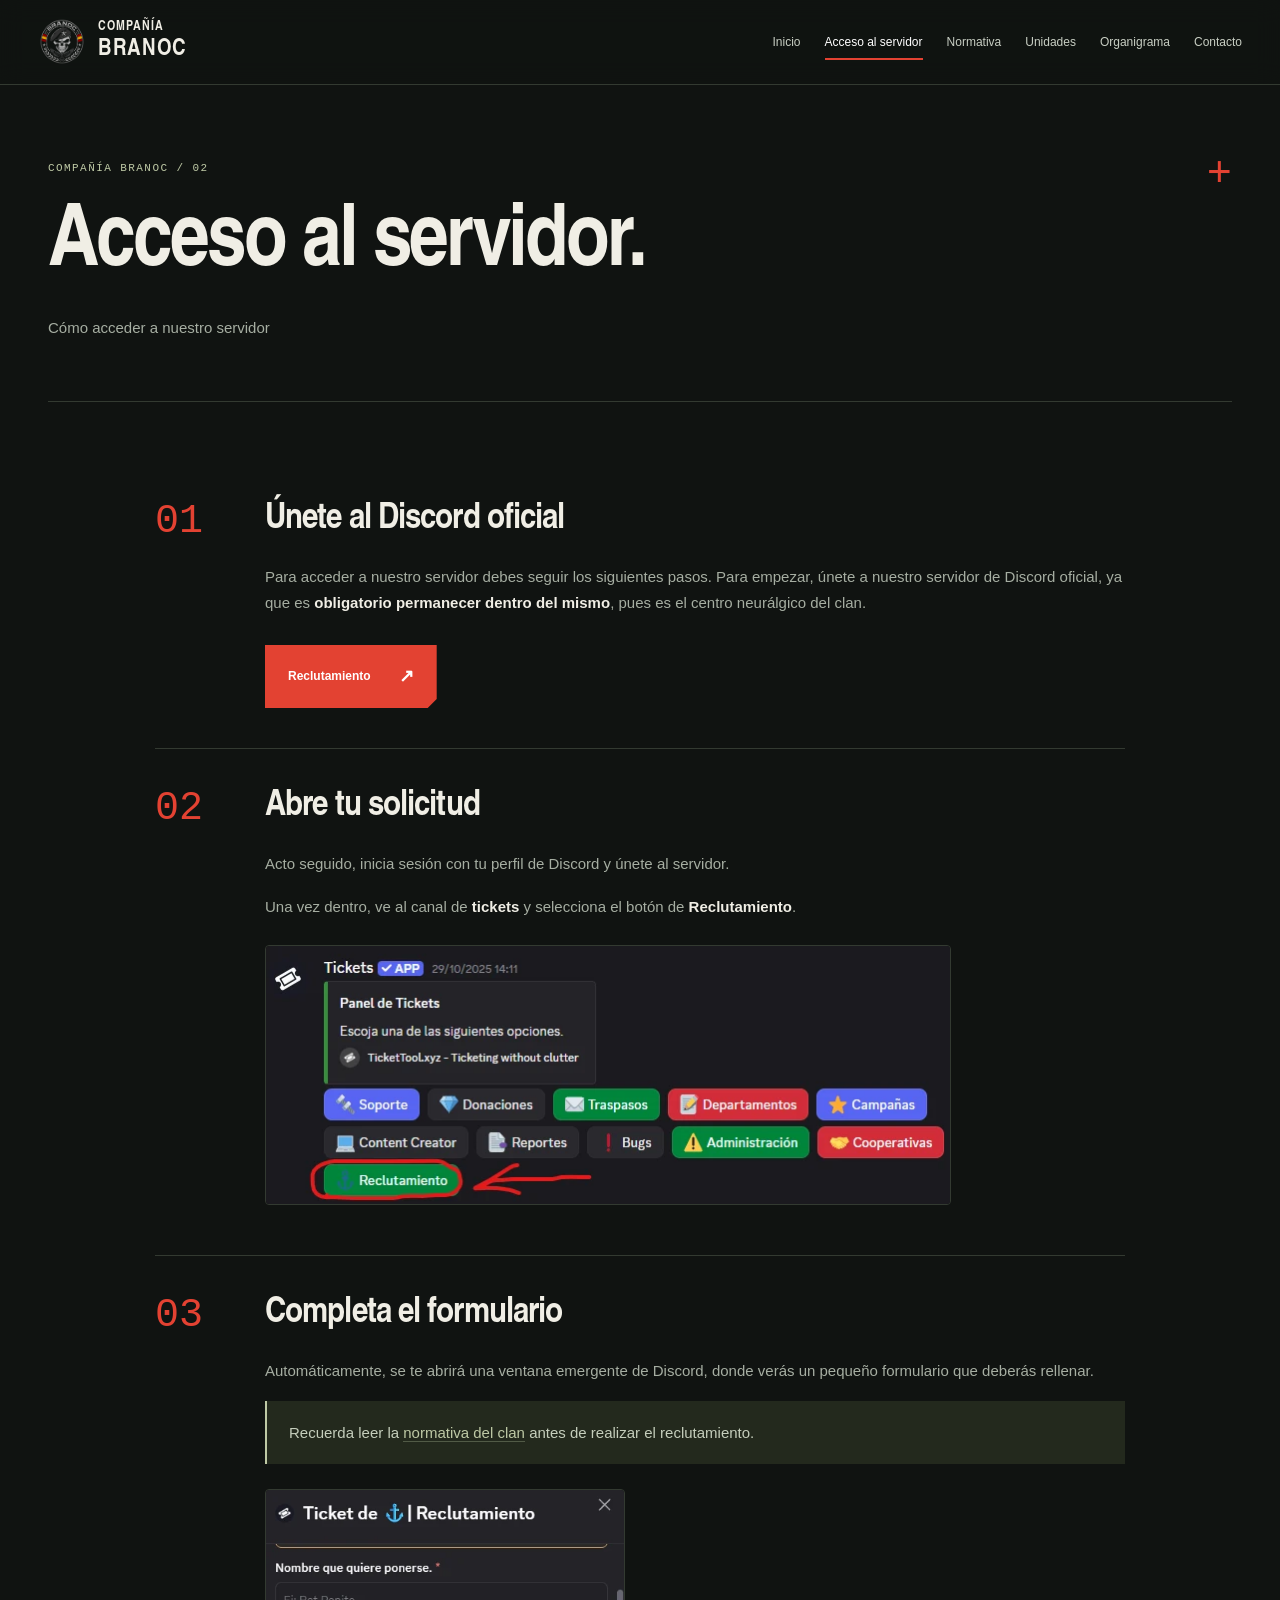
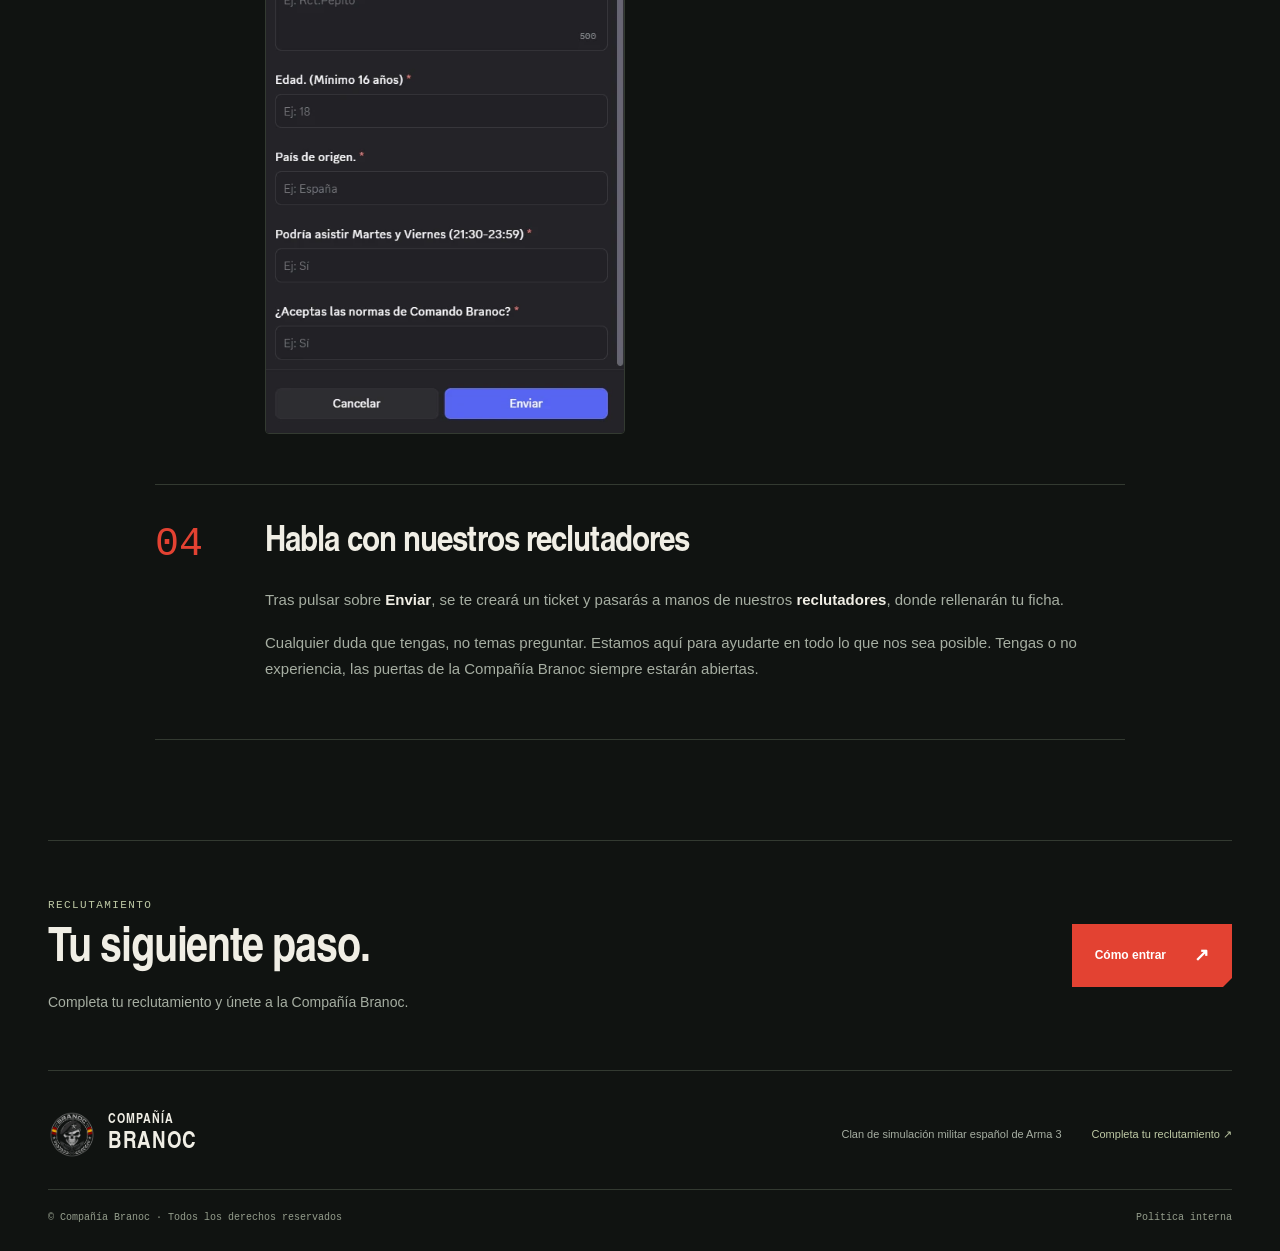
==== acceso.html @ 4b780981 "Add files via upload" ====
<!doctype html>
<html lang="es"><head><meta charset="utf-8"><meta name="viewport" content="width=device-width,initial-scale=1"><meta name="theme-color" content="#101311"><meta name="description" content="Compañía Branoc. Clan español de simulación militar de Arma 3: campañas, unidades, normativa y reclutamiento."><title>Acceso al servidor | Compañía Branoc</title><link rel="icon" href="assets/logo.webp" type="image/webp"><link rel="stylesheet" href="styles.css"><script src="config.js" defer></script><script src="app.js" defer></script></head>
<body><a class="skip" href="#contenido">Saltar al contenido</a><div class="reading-progress" aria-hidden="true"></div>
<header class="site-header"><div class="header-inner"><a class="brand" href="index.html"><img src="assets/logo.webp" width="50" height="50" alt="Emblema de la Compañía Branoc"><span>COMPAÑÍA <b>BRANOC</b></span></a><nav class="desktop-nav" aria-label="Navegación principal"><a href="index.html">Inicio</a><a href="acceso.html" aria-current="page">Acceso al servidor</a><a href="normativa.html">Normativa</a><a href="unidades.html">Unidades</a><a href="organigrama.html">Organigrama</a><a href="contacto.html">Contacto</a></nav><details class="mobile-menu"><summary>Menú <span aria-hidden="true">☰</span></summary><nav aria-label="Navegación móvil"><a href="index.html">Inicio</a><a href="acceso.html" aria-current="page">Acceso al servidor</a><a href="normativa.html">Normativa</a><a href="unidades.html">Unidades</a><a href="organigrama.html">Organigrama</a><a href="contacto.html">Contacto</a></nav></details></div></header>
<main id="contenido"><section class="page-heading wrap"><p class="eyebrow">COMPAÑÍA BRANOC / 02</p><h1>Acceso al servidor.</h1><p class="lead">Cómo acceder a nuestro servidor</p></section><section class="wrap section steps"><article class="step reveal"><span class="step-number">01</span><div><h2>Únete al Discord oficial</h2><p>Para acceder a nuestro servidor debes seguir los siguientes pasos. Para empezar, únete a nuestro servidor de Discord oficial, ya que es <strong>obligatorio permanecer dentro del mismo</strong>, pues es el centro neurálgico del clan.</p><a class="btn primary" href="https://discord.gg/kvtkXTfEEX" data-link="discord" target="_blank" rel="noopener noreferrer">Reclutamiento<span aria-hidden="true">↗</span></a></div></article><article class="step reveal"><span class="step-number">02</span><div><h2>Abre tu solicitud</h2><p>Acto seguido, inicia sesión con tu perfil de Discord y únete al servidor.</p><p>Una vez dentro, ve al canal de <strong>tickets</strong> y selecciona el botón de <strong>Reclutamiento</strong>.</p><img class="instruction-img" src="assets/reclutamiento-ticket.webp" width="686" height="259" alt="Captura original del canal de tickets y del botón de reclutamiento" loading="lazy"></div></article><article class="step reveal"><span class="step-number">03</span><div><h2>Completa el formulario</h2><p>Automáticamente, se te abrirá una ventana emergente de Discord, donde verás un pequeño formulario que deberás rellenar.</p><p class="note">Recuerda leer la <a href="normativa.html">normativa del clan</a> antes de realizar el reclutamiento.</p><img class="instruction-img form-img" src="assets/reclutamiento-formulario.webp" width="463" height="703" alt="Captura original del formulario de reclutamiento de Discord" loading="lazy"></div></article><article class="step reveal"><span class="step-number">04</span><div><h2>Habla con nuestros reclutadores</h2><p>Tras pulsar sobre <strong>Enviar</strong>, se te creará un ticket y pasarás a manos de nuestros <strong>reclutadores</strong>, donde rellenarán tu ficha.</p><p>Cualquier duda que tengas, no temas preguntar. Estamos aquí para ayudarte en todo lo que nos sea posible. Tengas o no experiencia, las puertas de la Compañía Branoc siempre estarán abiertas.</p></div></article></section></main>
<section class="enlist wrap reveal"><div><p class="eyebrow">RECLUTAMIENTO</p><h2>Tu siguiente paso.</h2><p>Completa tu reclutamiento y únete a la Compañía Branoc.</p></div><a class="btn primary" href="acceso.html" >Cómo entrar<span aria-hidden="true">↗</span></a></section>
<footer class="wrap"><a class="brand" href="index.html"><img src="assets/logo.webp" width="42" height="42" alt=""><span>COMPAÑÍA <b>BRANOC</b></span></a><p>Clan de simulación militar español de Arma 3</p><a href="https://discord.gg/kvtkXTfEEX" data-link="discord" target="_blank" rel="noopener noreferrer">Completa tu reclutamiento ↗</a><p class="footer-bottom">© Compañía Branoc · Todos los derechos reservados <a href="normativa.html#politica">Política interna</a></p></footer>
<button class="back-top" aria-label="Volver arriba" hidden>↑</button><div class="toast" role="status" aria-live="polite"></div></body></html>
---- styles.css ----
@font-face{font-family:Branoc;src:url('assets/heading.otf') format('opentype');font-weight:700;font-display:swap}
:root{--bg:#101311;--surface:#181c19;--surface2:#20251f;--line:#333a31;--muted:#a6aea2;--text:#f0eee5;--red:#e34232;--red-dark:#a92d24;--olive:#bec9a5;--mono:'Courier New',monospace;--heading:Branoc,'Arial Narrow',Impact,sans-serif}
*{box-sizing:border-box}html{scroll-behavior:smooth;scroll-padding-top:110px}body{margin:0;background:var(--bg);color:var(--text);font:16px/1.75 Arial,Helvetica,sans-serif}a{color:inherit;text-decoration:none}button,input,summary{font:inherit}button,summary{cursor:pointer}button{color:inherit}img{display:block;max-width:100%;height:auto}::selection{background:var(--red);color:#fff}:focus-visible{outline:2px solid var(--olive);outline-offset:5px}p{margin:0 0 1.1em}h1,h2,h3,h4{line-height:1.05;margin:0;font-family:var(--heading);font-weight:700}h2{font-size:clamp(32px,4vw,54px);letter-spacing:-.025em}h3{font-size:28px}h4{font-size:21px}strong{color:var(--text)}.wrap{width:min(1220px,calc(100% - 96px));margin-inline:auto}.section{padding-block:100px}.eyebrow{font:11px/1.65 var(--mono);letter-spacing:.13em;color:var(--olive);text-transform:uppercase;margin:0 0 24px}.mono{font-family:var(--mono)}.skip{position:fixed;z-index:100;left:16px;top:-100px;padding:10px 20px;background:var(--red)}.skip:focus{top:12px}.reading-progress{position:fixed;top:0;left:0;height:3px;width:100%;transform:scaleX(0);transform-origin:left;background:var(--red);z-index:100}
.site-header{position:sticky;top:0;z-index:30;background:rgba(16,19,17,.95);border-bottom:1px solid var(--line);backdrop-filter:blur(12px)}.header-inner{max-width:1440px;margin:auto;padding:18px 38px;display:flex;align-items:center;justify-content:space-between;gap:28px}.brand{display:flex;align-items:center;gap:12px;flex-shrink:0}.brand>span{font:13px/1.2 var(--heading);letter-spacing:.08em}.brand b{display:block;font-size:23px;letter-spacing:.03em}.brand img{width:48px;height:48px;object-fit:contain}.desktop-nav{display:flex;gap:24px;align-items:center}.desktop-nav a{font-size:12px;color:#c8cfc3;position:relative;padding:12px 0}.desktop-nav a:after{content:'';position:absolute;left:0;right:100%;bottom:5px;height:2px;background:var(--red);transition:right .2s}.desktop-nav a:hover:after,.desktop-nav a[aria-current]:after{right:0}.desktop-nav a[aria-current]{color:#fff}.mobile-menu{display:none}
.hero{position:relative;overflow:hidden;isolation:isolate;background:radial-gradient(ellipse at 72% 42%,#29302255,transparent 65%)}.terrain{position:absolute;inset:0;z-index:-1;background-image:url('assets/terrain.svg'),linear-gradient(#bacd9d06 1px,transparent 1px),linear-gradient(90deg,#bacd9d06 1px,transparent 1px);background-size:1100px,64px 64px,64px 64px;opacity:.62;mask-image:linear-gradient(90deg,transparent,#000)}.hero-grid{display:grid;grid-template-columns:1.17fr 1fr;align-items:center;gap:55px;padding-block:76px 64px;min-height:650px}.hero-copy{position:relative;z-index:2}.hero h1{font-size:clamp(70px,7.6vw,112px);letter-spacing:-.025em;line-height:.93;margin-block:24px}.hero h1>span{color:var(--red)}.hero h1 .hero-dot{color:var(--olive)}.hero-motto{font:16px/1.5 var(--mono);letter-spacing:-.02em;margin:26px 0 20px}.hero-description{color:var(--muted);font-size:14px;max-width:490px;line-height:1.8}.signal{display:inline-block;width:7px;height:7px;background:var(--red);margin-right:9px;box-shadow:0 0 16px #e3423277}.actions{display:flex;gap:14px;flex-wrap:wrap;margin-top:30px}.btn{display:inline-flex;align-items:center;justify-content:space-between;gap:28px;padding:15px 22px;font-size:12px;font-weight:700;min-height:50px;clip-path:polygon(0 0,100% 0,100% calc(100% - 9px),calc(100% - 9px) 100%,0 100%);transition:background .2s,transform .2s;border:1px solid transparent}.btn span{font-size:18px}.btn.primary{background:var(--red);color:#fff}.btn.primary:hover{background:#f45644;transform:translateY(-2px)}.btn.secondary{background:#20251d;color:var(--text);border-color:var(--line)}.btn.secondary:hover{background:#30372c;transform:translateY(-2px)}.hero-emblem{position:relative;display:grid;place-items:center;aspect-ratio:1;min-width:0}.hero-emblem>img{width:88%;filter:drop-shadow(0 18px 40px #0008);position:relative;z-index:2;animation:emblem-in 1s ease both}.radar-ring{position:absolute;border:1px solid #69765b45;border-radius:50%;inset:0}.ring-one:after{content:'';position:absolute;width:9px;height:9px;top:26%;left:5%;border-radius:50%;background:var(--red);box-shadow:0 0 20px #e3423277}.ring-one{animation:radar-turn 50s linear infinite}.ring-two{inset:8%;border-style:dashed;opacity:.7}.crosshair{position:absolute;inset:-7%;background:linear-gradient(transparent calc(50% - .5px),#66745930 50%,transparent calc(50% + .5px)),linear-gradient(90deg,transparent calc(50% - .5px),#66745930 50%,transparent calc(50% + .5px))}.emblem-caption{position:absolute;bottom:-30px;font:9px var(--mono);letter-spacing:.19em;color:#8d9785}.hero-bottom{display:flex;justify-content:space-between;gap:20px;padding-block:22px;border-top:1px solid var(--line);font:9px/1.6 var(--mono);letter-spacing:.1em;color:var(--muted)}.hero-bottom a{color:var(--olive)}
.section-title{display:flex;justify-content:space-between;align-items:end;gap:40px;margin-bottom:44px}.section-title>p{color:var(--muted);max-width:260px;font-size:13px}.section-title h2{max-width:740px}.offer-grid{display:grid;grid-template-columns:repeat(3,1fr);border-top:1px solid var(--line);border-left:1px solid var(--line)}.offer-card{border-right:1px solid var(--line);border-bottom:1px solid var(--line);padding:30px;transition:background .25s;position:relative}.offer-card:hover{background:var(--surface)}.card-number{font:11px var(--mono);color:var(--red);display:block;margin-bottom:26px}.offer-card h3{margin-bottom:15px}.offer-card p{font-size:14px;color:var(--muted);margin:0}.inline-link{font-size:13px;color:var(--muted);margin-top:24px}.inline-link a,.text-link,.rule-section a,.note a{color:var(--olive);border-bottom:1px solid #bec9a54d}.schedule-section{background:#181c16;border-block:1px solid var(--line)}.schedule-grid{display:grid;grid-template-columns:repeat(3,1fr);gap:20px}.schedule-card{padding:30px;background:var(--bg);border-left:2px solid var(--red)}.schedule-card h3{font-size:37px}.schedule-card>.eyebrow{margin-bottom:14px;color:var(--red)}.time{font:26px/1.4 var(--mono);margin:28px 0 18px;letter-spacing:-.08em}.time span{color:var(--red);margin-inline:5px}.schedule-card>p:last-child{font-size:12px;color:var(--muted);margin:0}.comms{display:grid;grid-template-columns:1fr 1fr;gap:60px;align-items:center}.comms p:not(.eyebrow){margin-top:22px;color:var(--muted)}.radio-visual{background:var(--surface);border:1px solid var(--line);padding:32px;clip-path:polygon(0 0,100% 0,100% calc(100% - 20px),calc(100% - 20px) 100%,0 100%)}.radio-visual>span{font:10px var(--mono);letter-spacing:.12em;color:var(--muted)}.waveform{height:110px;display:flex;align-items:center;gap:5px;margin-block:20px}.waveform i{width:5px;flex:1;height:var(--h);background:var(--olive);opacity:.7;transform-origin:center;animation:wave 2.8s ease-in-out var(--d) infinite}
.page-heading{padding-block:74px 60px;border-bottom:1px solid var(--line);position:relative}.page-heading:after{content:'+';position:absolute;right:0;top:66px;color:var(--red);font:42px var(--mono)}.page-heading h1{font-size:clamp(52px,6.8vw,88px);letter-spacing:-.035em;max-width:calc(100% - 38px)}.page-heading .lead{margin:22px 0 0;color:var(--muted);max-width:750px;font-size:15px}.steps{max-width:970px}.step{display:grid;grid-template-columns:80px 1fr;gap:30px;padding:40px 0;border-bottom:1px solid var(--line)}.step:first-child{padding-top:0}.step-number{color:var(--red);font:40px var(--mono);line-height:1}.step h2{font-size:36px;margin-bottom:24px}.step p{color:var(--muted);font-size:15px}.step .btn{margin-top:12px}.instruction-img{margin:25px 0 10px;border:1px solid var(--line);border-radius:4px;max-width:100%}.form-img{width:360px}.note{background:#23291d;border-left:2px solid var(--olive);padding:18px 22px;color:#c5cebc;font-size:13px;line-height:1.8}.step .note{color:#c5cebc}.rules-layout{display:grid;grid-template-columns:240px 1fr;gap:66px;padding-block:70px 100px;align-items:start}.rules-index{position:sticky;top:125px}.rules-index nav{display:flex;flex-direction:column;gap:14px;margin-bottom:30px}.rules-index nav a{font-size:13px;color:var(--muted)}.rules-index nav a:hover{color:var(--text)}.rules-content{min-width:0}.rule-section{padding-bottom:40px;margin-bottom:40px;border-bottom:1px solid var(--line);font-size:14px;color:#bbc3b5;scroll-margin-top:115px}.rule-section:last-child{margin-bottom:0}.rule-section h2{font-size:40px;margin-bottom:26px;color:var(--text)}.rule-section ol,.rule-section ul{padding-left:25px}.rule-section li{padding-left:5px;margin-bottom:12px}.rule-section ol>li::marker{font-family:var(--mono);color:var(--red)}.rule-section li p{margin-bottom:10px}.rule-section li p:first-child strong{font-size:16px}.rule-section .eyebrow{color:var(--olive)}
.units-list{padding-block:40px 80px}.unit-card{display:grid;grid-template-columns:370px 1fr;gap:65px;align-items:center;padding-block:55px;border-bottom:1px solid var(--line)}.unit-image{padding:26px;background:radial-gradient(#28301e,transparent 70%);aspect-ratio:1;display:grid;place-items:center}.unit-image img{max-height:320px;width:auto;max-width:100%;object-fit:contain;filter:drop-shadow(0 15px 20px #0005);transition:transform .4s}.unit-card:hover img{transform:translateY(-5px) rotate(-2deg)}.unit-copy h2{font-size:66px;margin-bottom:24px}.unit-copy>p:not(.eyebrow){color:var(--muted);font-size:15px;max-width:640px}.academy-note{margin-top:50px}.org-section{padding-block:35px 70px}.org-toolbar{display:flex;gap:30px;justify-content:space-between;align-items:center;margin-bottom:50px}.org-toolbar>p{font:11px/1.8 var(--mono);color:var(--muted);margin:0}.command-card{max-width:420px;margin:auto;text-align:center;padding:24px 30px 30px;border:1px solid var(--red);background:linear-gradient(135deg,#34241e,var(--surface));position:relative}.command-card img{margin:0 auto 14px}.command-card .eyebrow{margin-bottom:10px}.command-card h2{font-size:40px}.command-card:after{content:'';position:absolute;left:50%;height:44px;width:1px;background:var(--line);top:100%}.org-branches{border-top:1px solid var(--line);padding-top:38px;margin-top:44px}.org-branch>h2{font-size:29px;margin-bottom:24px}.infantry-grid{display:grid;grid-template-columns:1fr 1fr 1.9fr;gap:18px}.org-unit{padding:24px 20px;background:var(--surface);border:1px solid var(--line);border-top:3px solid var(--olive);height:calc(100% - 0px)}.org-unit .eyebrow{margin-bottom:12px}.org-unit h3{font-size:32px;margin-bottom:16px}.org-unit.academy{border-top-color:var(--red)}.org-unit.recon{border-top-color:#9c84bd}.org-unit.air{border-top-color:#8babbe}.status{display:inline-block;font:10px var(--mono);text-transform:uppercase;letter-spacing:.1em;border:1px solid #5f6359;padding:5px 8px;margin:0 0 22px;color:var(--muted)}.squad-grid{display:grid;grid-template-columns:1fr 1fr;gap:20px;margin-top:18px}.squad-grid h4{font:12px var(--mono);color:var(--olive);padding-bottom:14px;border-bottom:1px solid var(--line);margin-bottom:12px}.squad-grid p{font:10px/1.8 var(--mono);color:var(--muted)}.personnel{list-style:none;padding:0;margin:0 0 18px;font-size:12px;line-height:2.1;overflow-wrap:anywhere}.personnel li:before{content:'›';margin-right:8px;color:var(--red)}.org-leader{font-family:var(--mono);font-size:13px;color:var(--text);padding-bottom:14px;border-bottom:1px solid var(--line)}.frequency{font:11px/1.8 var(--mono);margin-bottom:0;color:var(--muted)}.support-grid{display:grid;grid-template-columns:repeat(3,1fr);gap:18px;margin-top:36px;align-items:start}.support-grid .org-unit{min-height:290px;height:auto}.malla{margin:36px 0 24px;padding:24px 28px;background:var(--surface2);display:flex;justify-content:space-between;gap:20px;align-items:center}.malla .eyebrow{margin:0}.malla strong{font:18px var(--mono)}.malla strong span{color:var(--red)}
.contact-grid{display:grid;grid-template-columns:1fr 1.25fr;gap:25px}.contact-card{padding:38px;background:var(--surface);border:1px solid var(--line);min-width:0}.contact-card h2{font-size:48px;margin-bottom:28px}.contact-card p:not(.eyebrow){font-size:14px;color:var(--muted)}.contact-card .text-link{display:inline-block;margin-bottom:24px}.server-address{display:flex;align-items:center;justify-content:space-between;gap:12px;padding:14px 18px;background:var(--bg);border:1px solid var(--line)}.server-address code{font:13px var(--mono);overflow-wrap:anywhere}.copy-server{background:transparent;border:0;border-left:1px solid var(--line);padding:3px 0 3px 15px;font:11px var(--mono);color:var(--olive)}.staff-section{padding-top:0}.staff-layout{display:grid;grid-template-columns:1.4fr 1fr;gap:75px;margin-top:32px}.staff-layout p{color:var(--muted);font-size:15px}.staff-roles{list-style:none;padding:0;margin:0}.staff-roles li{font:20px var(--heading);border-bottom:1px solid var(--line);padding:20px 0}.staff-roles li:before{content:'+';font-family:var(--mono);color:var(--red);margin-right:20px}
.enlist{border-top:1px solid var(--line);border-bottom:1px solid var(--line);padding-block:55px;display:flex;align-items:center;justify-content:space-between;gap:30px}.enlist h2{font-size:48px}.enlist .eyebrow{margin-bottom:12px}.enlist p:last-child{margin:14px 0 0;color:var(--muted);font-size:14px}footer{padding-block:40px 28px;display:flex;gap:30px;align-items:center;flex-wrap:wrap}footer>.brand{margin-right:auto}footer>p:not(.footer-bottom){font-size:11px;color:var(--muted);margin:0}footer>a:not(.brand){font-size:11px;color:var(--olive)}.footer-bottom{width:100%;padding-top:22px;border-top:1px solid var(--line);font:10px var(--mono);color:#959e8d;display:flex;justify-content:space-between;margin:0}.back-top{position:fixed;bottom:24px;right:24px;width:42px;height:42px;background:var(--surface2);border:1px solid var(--line);z-index:25;font:22px var(--mono)}[hidden]{display:none!important}.toast{position:fixed;bottom:25px;left:50%;transform:translate(-50%,20px);opacity:0;background:var(--olive);color:var(--bg);padding:15px 24px;font-size:13px;z-index:100;max-width:90vw;pointer-events:none;transition:.2s}.toast.visible{opacity:1;transform:translate(-50%,0)}.will-reveal{opacity:0;transform:translateY(20px);transition:opacity .6s ease,transform .6s ease}.will-reveal.is-visible{opacity:1;transform:translateY(0)}
@keyframes radar-turn{to{transform:rotate(360deg)}}@keyframes wave{50%{transform:scaleY(.6)}}@keyframes emblem-in{from{opacity:0;transform:scale(.95)}to{opacity:1;transform:scale(1)}}
@media(min-width:1500px){.hero-grid{min-height:730px}.hero h1{font-size:124px}}
@media(max-width:1100px){.header-inner{padding-inline:24px;gap:18px}.desktop-nav{gap:15px}.desktop-nav a{font-size:11px}.wrap{width:calc(100% - 60px)}.hero-grid{gap:30px}.hero h1{font-size:80px}.unit-card{grid-template-columns:300px 1fr;gap:35px}.infantry-grid{grid-template-columns:1fr 1fr}.academy{grid-column:1/-1}.rules-layout{gap:35px;grid-template-columns:200px 1fr}.time{font-size:23px}}
@media(max-width:800px){.desktop-nav{display:none}.header-inner{padding:12px 20px}.brand img{width:40px;height:40px}.brand>span{font-size:10px}.brand b{font-size:20px}.mobile-menu{display:block}.mobile-menu summary{list-style:none;font:12px var(--mono);padding:12px}.mobile-menu summary::-webkit-details-marker{display:none}.mobile-menu summary span{margin-left:15px}.mobile-menu[open] nav{position:absolute;right:0;left:0;top:100%;padding:18px 24px;background:var(--bg);border-bottom:1px solid var(--line);box-shadow:0 25px 35px #0006;display:flex;flex-direction:column;gap:0}.mobile-menu nav a{padding:12px;border-bottom:1px solid var(--line);font-size:13px}.mobile-menu nav a[aria-current]{color:var(--red)}.wrap{width:calc(100% - 40px)}.hero-grid{grid-template-columns:1fr;gap:36px;padding-block:42px 50px}.hero h1{font-size:clamp(70px,16vw,110px)}.hero-description{max-width:620px}.hero-emblem{width:320px;max-width:80%;margin:10px auto 30px}.hero-bottom{font-size:8px}.section{padding-block:65px}.section-title{align-items:start;gap:18px;margin-bottom:30px}.section-title>p{font-size:11px}.offer-grid{grid-template-columns:repeat(2,1fr)}.offer-card{padding:24px}.schedule-grid{gap:12px}.schedule-card{padding:22px 16px}.schedule-card h3{font-size:30px}.time{font-size:18px}.schedule-card>p:last-child{font-size:11px}.comms{gap:30px}.page-heading{padding-block:48px 36px}.page-heading:after{top:42px}.page-heading h1{font-size:62px}.rules-layout{grid-template-columns:1fr;padding-block:40px 65px}.rules-index{position:static;padding:22px;background:var(--surface);border:1px solid var(--line)}.rules-index nav{flex-flow:row wrap;gap:12px 20px;margin-bottom:20px}.rule-section h2{font-size:34px}.units-list{padding-block:15px 50px}.unit-card{grid-template-columns:240px 1fr;gap:20px;padding-block:40px}.unit-copy h2{font-size:50px}.unit-copy>p:not(.eyebrow){font-size:13px}.unit-copy .eyebrow{font-size:9px}.unit-image{padding:15px}.contact-grid{grid-template-columns:1fr;gap:20px}.contact-card{padding:28px}.staff-layout{gap:30px}.support-grid{gap:12px}.org-branch>h2{font-size:24px}.org-unit{padding:22px 16px}.org-toolbar{gap:20px}.enlist h2{font-size:40px}}
@media(max-width:520px){body{font-size:15px}.hero-grid{padding-top:38px}.hero h1{font-size:73px}.hero-motto{font-size:12px}.hero .eyebrow{font-size:9px;letter-spacing:.07em}.hero-emblem{width:250px}.hero-bottom{flex-direction:column;gap:8px}.actions{gap:10px}.btn{gap:16px;padding:14px 17px;font-size:11px}.section-title{flex-direction:column;gap:16px}.section-title h2{font-size:36px}.section-title>p{margin-bottom:0}.offer-grid{grid-template-columns:1fr}.offer-card{padding:24px;display:grid;grid-template-columns:32px 1fr;column-gap:10px}.card-number{grid-row:1/3;margin:6px 0}.offer-card h3{font-size:27px}.offer-card p{font-size:13px}.schedule-grid{grid-template-columns:1fr}.schedule-card{padding:25px}.schedule-card h3{font-size:34px}.time{font-size:28px;margin:20px 0 12px}.comms{grid-template-columns:1fr}.page-heading h1{font-size:49px}.page-heading .lead{font-size:13px}.step{grid-template-columns:38px 1fr;gap:15px;padding-block:30px}.step-number{font-size:25px}.step h2{font-size:29px}.step p{font-size:13px}.rule-section{font-size:13px}.rule-section h2{font-size:31px}.rule-section li p:first-child strong{font-size:14px}.rules-index nav a{font-size:12px}.unit-card{grid-template-columns:1fr;gap:20px;padding-block:35px}.unit-image{max-width:240px;width:100%;margin:auto}.unit-copy h2{font-size:53px}.unit-copy>p:not(.eyebrow){font-size:14px}.unit-copy .eyebrow{font-size:10px}.org-toolbar{flex-direction:column;align-items:start;gap:16px}.infantry-grid,.support-grid{grid-template-columns:1fr}.academy{grid-column:auto}.support-grid .org-unit{min-height:0}.org-unit{padding:25px 20px}.squad-grid{gap:16px}.squad-grid .personnel{font-size:11px}.malla{flex-direction:column;align-items:start;gap:12px;padding:22px}.malla strong{font-size:16px}.contact-card h2{font-size:39px}.contact-card{padding:26px 22px}.server-address{padding:14px 10px;gap:8px}.server-address code{font-size:11px}.staff-layout{grid-template-columns:1fr;gap:22px}.staff-layout p{font-size:14px}.staff-section{padding-top:0}.enlist{flex-direction:column;align-items:start;padding-block:36px}.enlist h2{font-size:39px}footer{gap:22px;align-items:start;flex-direction:column}.footer-bottom{gap:16px;flex-wrap:wrap;line-height:1.8}.back-top{bottom:16px;right:16px}.note{padding:16px;font-size:12px}}
@media(prefers-reduced-motion:reduce){html{scroll-behavior:auto}*,*:before,*:after{animation:none!important;transition:none!important}.will-reveal{opacity:1;transform:none}}
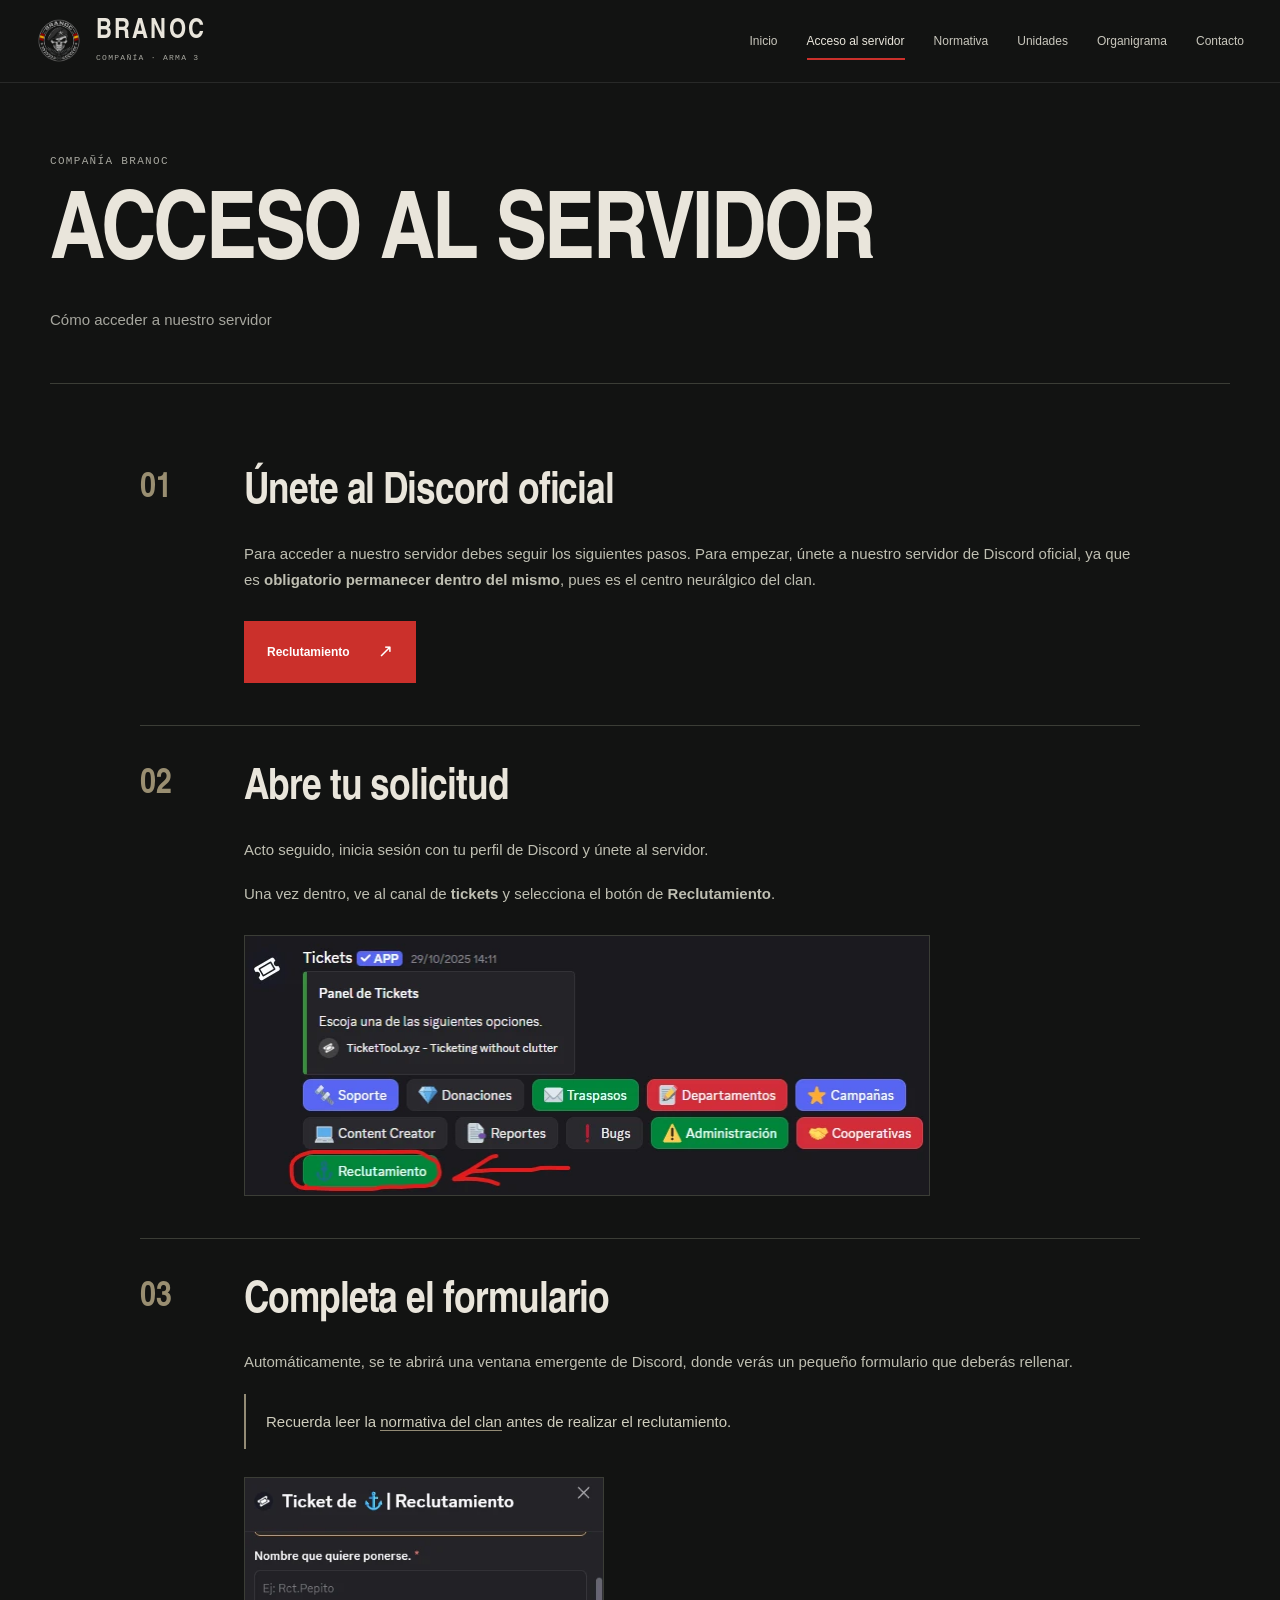
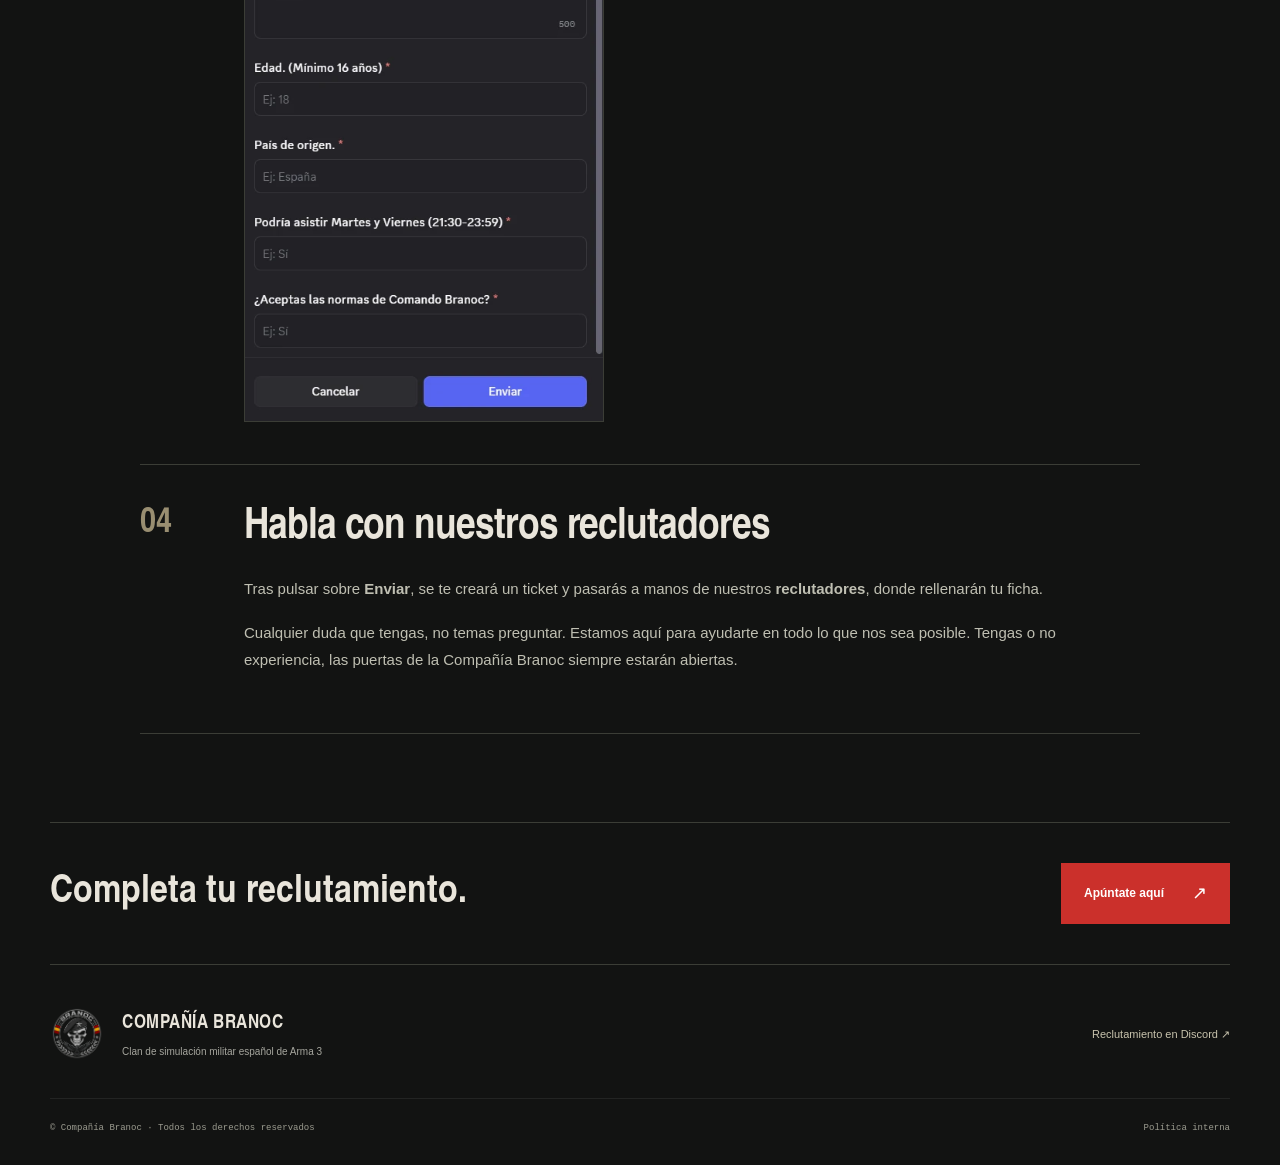
==== commit ada050ab: "Add files via upload" ====
--- a/acceso.html
+++ b/acceso.html
@@ -1,8 +1 @@
-<!doctype html>
-<html lang="es"><head><meta charset="utf-8"><meta name="viewport" content="width=device-width,initial-scale=1"><meta name="theme-color" content="#101311"><meta name="description" content="Compañía Branoc. Clan español de simulación militar de Arma 3: campañas, unidades, normativa y reclutamiento."><title>Acceso al servidor | Compañía Branoc</title><link rel="icon" href="assets/logo.webp" type="image/webp"><link rel="stylesheet" href="styles.css"><script src="config.js" defer></script><script src="app.js" defer></script></head>
-<body><a class="skip" href="#contenido">Saltar al contenido</a><div class="reading-progress" aria-hidden="true"></div>
-<header class="site-header"><div class="header-inner"><a class="brand" href="index.html"><img src="assets/logo.webp" width="50" height="50" alt="Emblema de la Compañía Branoc"><span>COMPAÑÍA <b>BRANOC</b></span></a><nav class="desktop-nav" aria-label="Navegación principal"><a href="index.html">Inicio</a><a href="acceso.html" aria-current="page">Acceso al servidor</a><a href="normativa.html">Normativa</a><a href="unidades.html">Unidades</a><a href="organigrama.html">Organigrama</a><a href="contacto.html">Contacto</a></nav><details class="mobile-menu"><summary>Menú <span aria-hidden="true">☰</span></summary><nav aria-label="Navegación móvil"><a href="index.html">Inicio</a><a href="acceso.html" aria-current="page">Acceso al servidor</a><a href="normativa.html">Normativa</a><a href="unidades.html">Unidades</a><a href="organigrama.html">Organigrama</a><a href="contacto.html">Contacto</a></nav></details></div></header>
-<main id="contenido"><section class="page-heading wrap"><p class="eyebrow">COMPAÑÍA BRANOC / 02</p><h1>Acceso al servidor.</h1><p class="lead">Cómo acceder a nuestro servidor</p></section><section class="wrap section steps"><article class="step reveal"><span class="step-number">01</span><div><h2>Únete al Discord oficial</h2><p>Para acceder a nuestro servidor debes seguir los siguientes pasos. Para empezar, únete a nuestro servidor de Discord oficial, ya que es <strong>obligatorio permanecer dentro del mismo</strong>, pues es el centro neurálgico del clan.</p><a class="btn primary" href="https://discord.gg/kvtkXTfEEX" data-link="discord" target="_blank" rel="noopener noreferrer">Reclutamiento<span aria-hidden="true">↗</span></a></div></article><article class="step reveal"><span class="step-number">02</span><div><h2>Abre tu solicitud</h2><p>Acto seguido, inicia sesión con tu perfil de Discord y únete al servidor.</p><p>Una vez dentro, ve al canal de <strong>tickets</strong> y selecciona el botón de <strong>Reclutamiento</strong>.</p><img class="instruction-img" src="assets/reclutamiento-ticket.webp" width="686" height="259" alt="Captura original del canal de tickets y del botón de reclutamiento" loading="lazy"></div></article><article class="step reveal"><span class="step-number">03</span><div><h2>Completa el formulario</h2><p>Automáticamente, se te abrirá una ventana emergente de Discord, donde verás un pequeño formulario que deberás rellenar.</p><p class="note">Recuerda leer la <a href="normativa.html">normativa del clan</a> antes de realizar el reclutamiento.</p><img class="instruction-img form-img" src="assets/reclutamiento-formulario.webp" width="463" height="703" alt="Captura original del formulario de reclutamiento de Discord" loading="lazy"></div></article><article class="step reveal"><span class="step-number">04</span><div><h2>Habla con nuestros reclutadores</h2><p>Tras pulsar sobre <strong>Enviar</strong>, se te creará un ticket y pasarás a manos de nuestros <strong>reclutadores</strong>, donde rellenarán tu ficha.</p><p>Cualquier duda que tengas, no temas preguntar. Estamos aquí para ayudarte en todo lo que nos sea posible. Tengas o no experiencia, las puertas de la Compañía Branoc siempre estarán abiertas.</p></div></article></section></main>
-<section class="enlist wrap reveal"><div><p class="eyebrow">RECLUTAMIENTO</p><h2>Tu siguiente paso.</h2><p>Completa tu reclutamiento y únete a la Compañía Branoc.</p></div><a class="btn primary" href="acceso.html" >Cómo entrar<span aria-hidden="true">↗</span></a></section>
-<footer class="wrap"><a class="brand" href="index.html"><img src="assets/logo.webp" width="42" height="42" alt=""><span>COMPAÑÍA <b>BRANOC</b></span></a><p>Clan de simulación militar español de Arma 3</p><a href="https://discord.gg/kvtkXTfEEX" data-link="discord" target="_blank" rel="noopener noreferrer">Completa tu reclutamiento ↗</a><p class="footer-bottom">© Compañía Branoc · Todos los derechos reservados <a href="normativa.html#politica">Política interna</a></p></footer>
-<button class="back-top" aria-label="Volver arriba" hidden>↑</button><div class="toast" role="status" aria-live="polite"></div></body></html>+<!doctype html><html lang="es"><head><meta charset="utf-8"><meta name="viewport" content="width=device-width,initial-scale=1"><meta name="theme-color" content="#121312"><meta name="description" content="Compañía Branoc. Clan español de simulación militar de Arma 3: campañas, unidades, normativa y reclutamiento."><title>Acceso al servidor | Compañía Branoc</title><link rel="icon" href="assets/logo.webp" type="image/webp"><link rel="stylesheet" href="styles.css"><script src="config.js" defer></script><script src="app.js" defer></script></head><body class="acceso-page"><a class="skip" href="#contenido">Saltar al contenido</a><div class="reading-progress" aria-hidden="true"></div><header class="site-header"><div class="header-inner"><a class="brand" href="index.html"><img src="assets/logo.webp" width="48" height="48" alt="Emblema de la Compañía Branoc"><span>BRANOC<small>COMPAÑÍA · ARMA 3</small></span></a><nav class="desktop-nav" aria-label="Navegación principal"><a href="index.html">Inicio</a><a href="acceso.html" aria-current="page">Acceso al servidor</a><a href="normativa.html">Normativa</a><a href="unidades.html">Unidades</a><a href="organigrama.html">Organigrama</a><a href="contacto.html">Contacto</a></nav><details class="mobile-menu"><summary>Menú <span aria-hidden="true">☰</span></summary><nav aria-label="Navegación móvil"><a href="index.html">Inicio</a><a href="acceso.html" aria-current="page">Acceso al servidor</a><a href="normativa.html">Normativa</a><a href="unidades.html">Unidades</a><a href="organigrama.html">Organigrama</a><a href="contacto.html">Contacto</a></nav></details></div></header><main id="contenido"><section class="page-heading wrap"><p class="eyebrow">COMPAÑÍA BRANOC</p><h1>Acceso al servidor</h1><p class="lead">Cómo acceder a nuestro servidor</p></section><section class="wrap section steps"><article class="step reveal"><span class="step-number">01</span><div><h2>Únete al Discord oficial</h2><p>Para acceder a nuestro servidor debes seguir los siguientes pasos. Para empezar, únete a nuestro servidor de Discord oficial, ya que es <strong>obligatorio permanecer dentro del mismo</strong>, pues es el centro neurálgico del clan.</p><a class="btn primary" href="https://discord.gg/kvtkXTfEEX" data-link="discord" target="_blank" rel="noopener noreferrer">Reclutamiento<span aria-hidden="true">↗</span></a></div></article><article class="step reveal"><span class="step-number">02</span><div><h2>Abre tu solicitud</h2><p>Acto seguido, inicia sesión con tu perfil de Discord y únete al servidor.</p><p>Una vez dentro, ve al canal de <strong>tickets</strong> y selecciona el botón de <strong>Reclutamiento</strong>.</p><img class="instruction-img" src="assets/reclutamiento-ticket.webp" width="686" height="259" alt="Captura original del canal de tickets y del botón de reclutamiento" loading="lazy"></div></article><article class="step reveal"><span class="step-number">03</span><div><h2>Completa el formulario</h2><p>Automáticamente, se te abrirá una ventana emergente de Discord, donde verás un pequeño formulario que deberás rellenar.</p><p class="note">Recuerda leer la <a href="normativa.html">normativa del clan</a> antes de realizar el reclutamiento.</p><img class="instruction-img form-img" src="assets/reclutamiento-formulario.webp" width="463" height="703" alt="Captura original del formulario de reclutamiento de Discord" loading="lazy"></div></article><article class="step reveal"><span class="step-number">04</span><div><h2>Habla con nuestros reclutadores</h2><p>Tras pulsar sobre <strong>Enviar</strong>, se te creará un ticket y pasarás a manos de nuestros <strong>reclutadores</strong>, donde rellenarán tu ficha.</p><p>Cualquier duda que tengas, no temas preguntar. Estamos aquí para ayudarte en todo lo que nos sea posible. Tengas o no experiencia, las puertas de la Compañía Branoc siempre estarán abiertas.</p></div></article></section></main><section class="recruit-footer wrap"><p>Completa tu reclutamiento.</p><a class="btn primary" href="acceso.html">Apúntate aquí<span aria-hidden="true">↗</span></a></section><footer class="wrap"><div class="footer-brand"><img src="assets/logo.webp" alt="" width="60" height="60"><div><strong>COMPAÑÍA BRANOC</strong><p>Clan de simulación militar español de Arma 3</p></div></div><a href="https://discord.gg/kvtkXTfEEX" data-link="discord" target="_blank" rel="noopener noreferrer">Reclutamiento en Discord ↗</a><div class="footer-bottom"><span>© Compañía Branoc · Todos los derechos reservados</span><a href="normativa.html#politica">Política interna</a></div></footer><button class="back-top" aria-label="Volver arriba" hidden>↑</button><div class="toast" role="status" aria-live="polite"></div></body></html>
--- a/styles.css
+++ b/styles.css
@@ -1,16 +1,15 @@
 @font-face{font-family:Branoc;src:url('assets/heading.otf') format('opentype');font-weight:700;font-display:swap}
-:root{--bg:#101311;--surface:#181c19;--surface2:#20251f;--line:#333a31;--muted:#a6aea2;--text:#f0eee5;--red:#e34232;--red-dark:#a92d24;--olive:#bec9a5;--mono:'Courier New',monospace;--heading:Branoc,'Arial Narrow',Impact,sans-serif}
-*{box-sizing:border-box}html{scroll-behavior:smooth;scroll-padding-top:110px}body{margin:0;background:var(--bg);color:var(--text);font:16px/1.75 Arial,Helvetica,sans-serif}a{color:inherit;text-decoration:none}button,input,summary{font:inherit}button,summary{cursor:pointer}button{color:inherit}img{display:block;max-width:100%;height:auto}::selection{background:var(--red);color:#fff}:focus-visible{outline:2px solid var(--olive);outline-offset:5px}p{margin:0 0 1.1em}h1,h2,h3,h4{line-height:1.05;margin:0;font-family:var(--heading);font-weight:700}h2{font-size:clamp(32px,4vw,54px);letter-spacing:-.025em}h3{font-size:28px}h4{font-size:21px}strong{color:var(--text)}.wrap{width:min(1220px,calc(100% - 96px));margin-inline:auto}.section{padding-block:100px}.eyebrow{font:11px/1.65 var(--mono);letter-spacing:.13em;color:var(--olive);text-transform:uppercase;margin:0 0 24px}.mono{font-family:var(--mono)}.skip{position:fixed;z-index:100;left:16px;top:-100px;padding:10px 20px;background:var(--red)}.skip:focus{top:12px}.reading-progress{position:fixed;top:0;left:0;height:3px;width:100%;transform:scaleX(0);transform-origin:left;background:var(--red);z-index:100}
-.site-header{position:sticky;top:0;z-index:30;background:rgba(16,19,17,.95);border-bottom:1px solid var(--line);backdrop-filter:blur(12px)}.header-inner{max-width:1440px;margin:auto;padding:18px 38px;display:flex;align-items:center;justify-content:space-between;gap:28px}.brand{display:flex;align-items:center;gap:12px;flex-shrink:0}.brand>span{font:13px/1.2 var(--heading);letter-spacing:.08em}.brand b{display:block;font-size:23px;letter-spacing:.03em}.brand img{width:48px;height:48px;object-fit:contain}.desktop-nav{display:flex;gap:24px;align-items:center}.desktop-nav a{font-size:12px;color:#c8cfc3;position:relative;padding:12px 0}.desktop-nav a:after{content:'';position:absolute;left:0;right:100%;bottom:5px;height:2px;background:var(--red);transition:right .2s}.desktop-nav a:hover:after,.desktop-nav a[aria-current]:after{right:0}.desktop-nav a[aria-current]{color:#fff}.mobile-menu{display:none}
-.hero{position:relative;overflow:hidden;isolation:isolate;background:radial-gradient(ellipse at 72% 42%,#29302255,transparent 65%)}.terrain{position:absolute;inset:0;z-index:-1;background-image:url('assets/terrain.svg'),linear-gradient(#bacd9d06 1px,transparent 1px),linear-gradient(90deg,#bacd9d06 1px,transparent 1px);background-size:1100px,64px 64px,64px 64px;opacity:.62;mask-image:linear-gradient(90deg,transparent,#000)}.hero-grid{display:grid;grid-template-columns:1.17fr 1fr;align-items:center;gap:55px;padding-block:76px 64px;min-height:650px}.hero-copy{position:relative;z-index:2}.hero h1{font-size:clamp(70px,7.6vw,112px);letter-spacing:-.025em;line-height:.93;margin-block:24px}.hero h1>span{color:var(--red)}.hero h1 .hero-dot{color:var(--olive)}.hero-motto{font:16px/1.5 var(--mono);letter-spacing:-.02em;margin:26px 0 20px}.hero-description{color:var(--muted);font-size:14px;max-width:490px;line-height:1.8}.signal{display:inline-block;width:7px;height:7px;background:var(--red);margin-right:9px;box-shadow:0 0 16px #e3423277}.actions{display:flex;gap:14px;flex-wrap:wrap;margin-top:30px}.btn{display:inline-flex;align-items:center;justify-content:space-between;gap:28px;padding:15px 22px;font-size:12px;font-weight:700;min-height:50px;clip-path:polygon(0 0,100% 0,100% calc(100% - 9px),calc(100% - 9px) 100%,0 100%);transition:background .2s,transform .2s;border:1px solid transparent}.btn span{font-size:18px}.btn.primary{background:var(--red);color:#fff}.btn.primary:hover{background:#f45644;transform:translateY(-2px)}.btn.secondary{background:#20251d;color:var(--text);border-color:var(--line)}.btn.secondary:hover{background:#30372c;transform:translateY(-2px)}.hero-emblem{position:relative;display:grid;place-items:center;aspect-ratio:1;min-width:0}.hero-emblem>img{width:88%;filter:drop-shadow(0 18px 40px #0008);position:relative;z-index:2;animation:emblem-in 1s ease both}.radar-ring{position:absolute;border:1px solid #69765b45;border-radius:50%;inset:0}.ring-one:after{content:'';position:absolute;width:9px;height:9px;top:26%;left:5%;border-radius:50%;background:var(--red);box-shadow:0 0 20px #e3423277}.ring-one{animation:radar-turn 50s linear infinite}.ring-two{inset:8%;border-style:dashed;opacity:.7}.crosshair{position:absolute;inset:-7%;background:linear-gradient(transparent calc(50% - .5px),#66745930 50%,transparent calc(50% + .5px)),linear-gradient(90deg,transparent calc(50% - .5px),#66745930 50%,transparent calc(50% + .5px))}.emblem-caption{position:absolute;bottom:-30px;font:9px var(--mono);letter-spacing:.19em;color:#8d9785}.hero-bottom{display:flex;justify-content:space-between;gap:20px;padding-block:22px;border-top:1px solid var(--line);font:9px/1.6 var(--mono);letter-spacing:.1em;color:var(--muted)}.hero-bottom a{color:var(--olive)}
-.section-title{display:flex;justify-content:space-between;align-items:end;gap:40px;margin-bottom:44px}.section-title>p{color:var(--muted);max-width:260px;font-size:13px}.section-title h2{max-width:740px}.offer-grid{display:grid;grid-template-columns:repeat(3,1fr);border-top:1px solid var(--line);border-left:1px solid var(--line)}.offer-card{border-right:1px solid var(--line);border-bottom:1px solid var(--line);padding:30px;transition:background .25s;position:relative}.offer-card:hover{background:var(--surface)}.card-number{font:11px var(--mono);color:var(--red);display:block;margin-bottom:26px}.offer-card h3{margin-bottom:15px}.offer-card p{font-size:14px;color:var(--muted);margin:0}.inline-link{font-size:13px;color:var(--muted);margin-top:24px}.inline-link a,.text-link,.rule-section a,.note a{color:var(--olive);border-bottom:1px solid #bec9a54d}.schedule-section{background:#181c16;border-block:1px solid var(--line)}.schedule-grid{display:grid;grid-template-columns:repeat(3,1fr);gap:20px}.schedule-card{padding:30px;background:var(--bg);border-left:2px solid var(--red)}.schedule-card h3{font-size:37px}.schedule-card>.eyebrow{margin-bottom:14px;color:var(--red)}.time{font:26px/1.4 var(--mono);margin:28px 0 18px;letter-spacing:-.08em}.time span{color:var(--red);margin-inline:5px}.schedule-card>p:last-child{font-size:12px;color:var(--muted);margin:0}.comms{display:grid;grid-template-columns:1fr 1fr;gap:60px;align-items:center}.comms p:not(.eyebrow){margin-top:22px;color:var(--muted)}.radio-visual{background:var(--surface);border:1px solid var(--line);padding:32px;clip-path:polygon(0 0,100% 0,100% calc(100% - 20px),calc(100% - 20px) 100%,0 100%)}.radio-visual>span{font:10px var(--mono);letter-spacing:.12em;color:var(--muted)}.waveform{height:110px;display:flex;align-items:center;gap:5px;margin-block:20px}.waveform i{width:5px;flex:1;height:var(--h);background:var(--olive);opacity:.7;transform-origin:center;animation:wave 2.8s ease-in-out var(--d) infinite}
-.page-heading{padding-block:74px 60px;border-bottom:1px solid var(--line);position:relative}.page-heading:after{content:'+';position:absolute;right:0;top:66px;color:var(--red);font:42px var(--mono)}.page-heading h1{font-size:clamp(52px,6.8vw,88px);letter-spacing:-.035em;max-width:calc(100% - 38px)}.page-heading .lead{margin:22px 0 0;color:var(--muted);max-width:750px;font-size:15px}.steps{max-width:970px}.step{display:grid;grid-template-columns:80px 1fr;gap:30px;padding:40px 0;border-bottom:1px solid var(--line)}.step:first-child{padding-top:0}.step-number{color:var(--red);font:40px var(--mono);line-height:1}.step h2{font-size:36px;margin-bottom:24px}.step p{color:var(--muted);font-size:15px}.step .btn{margin-top:12px}.instruction-img{margin:25px 0 10px;border:1px solid var(--line);border-radius:4px;max-width:100%}.form-img{width:360px}.note{background:#23291d;border-left:2px solid var(--olive);padding:18px 22px;color:#c5cebc;font-size:13px;line-height:1.8}.step .note{color:#c5cebc}.rules-layout{display:grid;grid-template-columns:240px 1fr;gap:66px;padding-block:70px 100px;align-items:start}.rules-index{position:sticky;top:125px}.rules-index nav{display:flex;flex-direction:column;gap:14px;margin-bottom:30px}.rules-index nav a{font-size:13px;color:var(--muted)}.rules-index nav a:hover{color:var(--text)}.rules-content{min-width:0}.rule-section{padding-bottom:40px;margin-bottom:40px;border-bottom:1px solid var(--line);font-size:14px;color:#bbc3b5;scroll-margin-top:115px}.rule-section:last-child{margin-bottom:0}.rule-section h2{font-size:40px;margin-bottom:26px;color:var(--text)}.rule-section ol,.rule-section ul{padding-left:25px}.rule-section li{padding-left:5px;margin-bottom:12px}.rule-section ol>li::marker{font-family:var(--mono);color:var(--red)}.rule-section li p{margin-bottom:10px}.rule-section li p:first-child strong{font-size:16px}.rule-section .eyebrow{color:var(--olive)}
-.units-list{padding-block:40px 80px}.unit-card{display:grid;grid-template-columns:370px 1fr;gap:65px;align-items:center;padding-block:55px;border-bottom:1px solid var(--line)}.unit-image{padding:26px;background:radial-gradient(#28301e,transparent 70%);aspect-ratio:1;display:grid;place-items:center}.unit-image img{max-height:320px;width:auto;max-width:100%;object-fit:contain;filter:drop-shadow(0 15px 20px #0005);transition:transform .4s}.unit-card:hover img{transform:translateY(-5px) rotate(-2deg)}.unit-copy h2{font-size:66px;margin-bottom:24px}.unit-copy>p:not(.eyebrow){color:var(--muted);font-size:15px;max-width:640px}.academy-note{margin-top:50px}.org-section{padding-block:35px 70px}.org-toolbar{display:flex;gap:30px;justify-content:space-between;align-items:center;margin-bottom:50px}.org-toolbar>p{font:11px/1.8 var(--mono);color:var(--muted);margin:0}.command-card{max-width:420px;margin:auto;text-align:center;padding:24px 30px 30px;border:1px solid var(--red);background:linear-gradient(135deg,#34241e,var(--surface));position:relative}.command-card img{margin:0 auto 14px}.command-card .eyebrow{margin-bottom:10px}.command-card h2{font-size:40px}.command-card:after{content:'';position:absolute;left:50%;height:44px;width:1px;background:var(--line);top:100%}.org-branches{border-top:1px solid var(--line);padding-top:38px;margin-top:44px}.org-branch>h2{font-size:29px;margin-bottom:24px}.infantry-grid{display:grid;grid-template-columns:1fr 1fr 1.9fr;gap:18px}.org-unit{padding:24px 20px;background:var(--surface);border:1px solid var(--line);border-top:3px solid var(--olive);height:calc(100% - 0px)}.org-unit .eyebrow{margin-bottom:12px}.org-unit h3{font-size:32px;margin-bottom:16px}.org-unit.academy{border-top-color:var(--red)}.org-unit.recon{border-top-color:#9c84bd}.org-unit.air{border-top-color:#8babbe}.status{display:inline-block;font:10px var(--mono);text-transform:uppercase;letter-spacing:.1em;border:1px solid #5f6359;padding:5px 8px;margin:0 0 22px;color:var(--muted)}.squad-grid{display:grid;grid-template-columns:1fr 1fr;gap:20px;margin-top:18px}.squad-grid h4{font:12px var(--mono);color:var(--olive);padding-bottom:14px;border-bottom:1px solid var(--line);margin-bottom:12px}.squad-grid p{font:10px/1.8 var(--mono);color:var(--muted)}.personnel{list-style:none;padding:0;margin:0 0 18px;font-size:12px;line-height:2.1;overflow-wrap:anywhere}.personnel li:before{content:'›';margin-right:8px;color:var(--red)}.org-leader{font-family:var(--mono);font-size:13px;color:var(--text);padding-bottom:14px;border-bottom:1px solid var(--line)}.frequency{font:11px/1.8 var(--mono);margin-bottom:0;color:var(--muted)}.support-grid{display:grid;grid-template-columns:repeat(3,1fr);gap:18px;margin-top:36px;align-items:start}.support-grid .org-unit{min-height:290px;height:auto}.malla{margin:36px 0 24px;padding:24px 28px;background:var(--surface2);display:flex;justify-content:space-between;gap:20px;align-items:center}.malla .eyebrow{margin:0}.malla strong{font:18px var(--mono)}.malla strong span{color:var(--red)}
-.contact-grid{display:grid;grid-template-columns:1fr 1.25fr;gap:25px}.contact-card{padding:38px;background:var(--surface);border:1px solid var(--line);min-width:0}.contact-card h2{font-size:48px;margin-bottom:28px}.contact-card p:not(.eyebrow){font-size:14px;color:var(--muted)}.contact-card .text-link{display:inline-block;margin-bottom:24px}.server-address{display:flex;align-items:center;justify-content:space-between;gap:12px;padding:14px 18px;background:var(--bg);border:1px solid var(--line)}.server-address code{font:13px var(--mono);overflow-wrap:anywhere}.copy-server{background:transparent;border:0;border-left:1px solid var(--line);padding:3px 0 3px 15px;font:11px var(--mono);color:var(--olive)}.staff-section{padding-top:0}.staff-layout{display:grid;grid-template-columns:1.4fr 1fr;gap:75px;margin-top:32px}.staff-layout p{color:var(--muted);font-size:15px}.staff-roles{list-style:none;padding:0;margin:0}.staff-roles li{font:20px var(--heading);border-bottom:1px solid var(--line);padding:20px 0}.staff-roles li:before{content:'+';font-family:var(--mono);color:var(--red);margin-right:20px}
-.enlist{border-top:1px solid var(--line);border-bottom:1px solid var(--line);padding-block:55px;display:flex;align-items:center;justify-content:space-between;gap:30px}.enlist h2{font-size:48px}.enlist .eyebrow{margin-bottom:12px}.enlist p:last-child{margin:14px 0 0;color:var(--muted);font-size:14px}footer{padding-block:40px 28px;display:flex;gap:30px;align-items:center;flex-wrap:wrap}footer>.brand{margin-right:auto}footer>p:not(.footer-bottom){font-size:11px;color:var(--muted);margin:0}footer>a:not(.brand){font-size:11px;color:var(--olive)}.footer-bottom{width:100%;padding-top:22px;border-top:1px solid var(--line);font:10px var(--mono);color:#959e8d;display:flex;justify-content:space-between;margin:0}.back-top{position:fixed;bottom:24px;right:24px;width:42px;height:42px;background:var(--surface2);border:1px solid var(--line);z-index:25;font:22px var(--mono)}[hidden]{display:none!important}.toast{position:fixed;bottom:25px;left:50%;transform:translate(-50%,20px);opacity:0;background:var(--olive);color:var(--bg);padding:15px 24px;font-size:13px;z-index:100;max-width:90vw;pointer-events:none;transition:.2s}.toast.visible{opacity:1;transform:translate(-50%,0)}.will-reveal{opacity:0;transform:translateY(20px);transition:opacity .6s ease,transform .6s ease}.will-reveal.is-visible{opacity:1;transform:translateY(0)}
-@keyframes radar-turn{to{transform:rotate(360deg)}}@keyframes wave{50%{transform:scaleY(.6)}}@keyframes emblem-in{from{opacity:0;transform:scale(.95)}to{opacity:1;transform:scale(1)}}
-@media(min-width:1500px){.hero-grid{min-height:730px}.hero h1{font-size:124px}}
-@media(max-width:1100px){.header-inner{padding-inline:24px;gap:18px}.desktop-nav{gap:15px}.desktop-nav a{font-size:11px}.wrap{width:calc(100% - 60px)}.hero-grid{gap:30px}.hero h1{font-size:80px}.unit-card{grid-template-columns:300px 1fr;gap:35px}.infantry-grid{grid-template-columns:1fr 1fr}.academy{grid-column:1/-1}.rules-layout{gap:35px;grid-template-columns:200px 1fr}.time{font-size:23px}}
-@media(max-width:800px){.desktop-nav{display:none}.header-inner{padding:12px 20px}.brand img{width:40px;height:40px}.brand>span{font-size:10px}.brand b{font-size:20px}.mobile-menu{display:block}.mobile-menu summary{list-style:none;font:12px var(--mono);padding:12px}.mobile-menu summary::-webkit-details-marker{display:none}.mobile-menu summary span{margin-left:15px}.mobile-menu[open] nav{position:absolute;right:0;left:0;top:100%;padding:18px 24px;background:var(--bg);border-bottom:1px solid var(--line);box-shadow:0 25px 35px #0006;display:flex;flex-direction:column;gap:0}.mobile-menu nav a{padding:12px;border-bottom:1px solid var(--line);font-size:13px}.mobile-menu nav a[aria-current]{color:var(--red)}.wrap{width:calc(100% - 40px)}.hero-grid{grid-template-columns:1fr;gap:36px;padding-block:42px 50px}.hero h1{font-size:clamp(70px,16vw,110px)}.hero-description{max-width:620px}.hero-emblem{width:320px;max-width:80%;margin:10px auto 30px}.hero-bottom{font-size:8px}.section{padding-block:65px}.section-title{align-items:start;gap:18px;margin-bottom:30px}.section-title>p{font-size:11px}.offer-grid{grid-template-columns:repeat(2,1fr)}.offer-card{padding:24px}.schedule-grid{gap:12px}.schedule-card{padding:22px 16px}.schedule-card h3{font-size:30px}.time{font-size:18px}.schedule-card>p:last-child{font-size:11px}.comms{gap:30px}.page-heading{padding-block:48px 36px}.page-heading:after{top:42px}.page-heading h1{font-size:62px}.rules-layout{grid-template-columns:1fr;padding-block:40px 65px}.rules-index{position:static;padding:22px;background:var(--surface);border:1px solid var(--line)}.rules-index nav{flex-flow:row wrap;gap:12px 20px;margin-bottom:20px}.rule-section h2{font-size:34px}.units-list{padding-block:15px 50px}.unit-card{grid-template-columns:240px 1fr;gap:20px;padding-block:40px}.unit-copy h2{font-size:50px}.unit-copy>p:not(.eyebrow){font-size:13px}.unit-copy .eyebrow{font-size:9px}.unit-image{padding:15px}.contact-grid{grid-template-columns:1fr;gap:20px}.contact-card{padding:28px}.staff-layout{gap:30px}.support-grid{gap:12px}.org-branch>h2{font-size:24px}.org-unit{padding:22px 16px}.org-toolbar{gap:20px}.enlist h2{font-size:40px}}
-@media(max-width:520px){body{font-size:15px}.hero-grid{padding-top:38px}.hero h1{font-size:73px}.hero-motto{font-size:12px}.hero .eyebrow{font-size:9px;letter-spacing:.07em}.hero-emblem{width:250px}.hero-bottom{flex-direction:column;gap:8px}.actions{gap:10px}.btn{gap:16px;padding:14px 17px;font-size:11px}.section-title{flex-direction:column;gap:16px}.section-title h2{font-size:36px}.section-title>p{margin-bottom:0}.offer-grid{grid-template-columns:1fr}.offer-card{padding:24px;display:grid;grid-template-columns:32px 1fr;column-gap:10px}.card-number{grid-row:1/3;margin:6px 0}.offer-card h3{font-size:27px}.offer-card p{font-size:13px}.schedule-grid{grid-template-columns:1fr}.schedule-card{padding:25px}.schedule-card h3{font-size:34px}.time{font-size:28px;margin:20px 0 12px}.comms{grid-template-columns:1fr}.page-heading h1{font-size:49px}.page-heading .lead{font-size:13px}.step{grid-template-columns:38px 1fr;gap:15px;padding-block:30px}.step-number{font-size:25px}.step h2{font-size:29px}.step p{font-size:13px}.rule-section{font-size:13px}.rule-section h2{font-size:31px}.rule-section li p:first-child strong{font-size:14px}.rules-index nav a{font-size:12px}.unit-card{grid-template-columns:1fr;gap:20px;padding-block:35px}.unit-image{max-width:240px;width:100%;margin:auto}.unit-copy h2{font-size:53px}.unit-copy>p:not(.eyebrow){font-size:14px}.unit-copy .eyebrow{font-size:10px}.org-toolbar{flex-direction:column;align-items:start;gap:16px}.infantry-grid,.support-grid{grid-template-columns:1fr}.academy{grid-column:auto}.support-grid .org-unit{min-height:0}.org-unit{padding:25px 20px}.squad-grid{gap:16px}.squad-grid .personnel{font-size:11px}.malla{flex-direction:column;align-items:start;gap:12px;padding:22px}.malla strong{font-size:16px}.contact-card h2{font-size:39px}.contact-card{padding:26px 22px}.server-address{padding:14px 10px;gap:8px}.server-address code{font-size:11px}.staff-layout{grid-template-columns:1fr;gap:22px}.staff-layout p{font-size:14px}.staff-section{padding-top:0}.enlist{flex-direction:column;align-items:start;padding-block:36px}.enlist h2{font-size:39px}footer{gap:22px;align-items:start;flex-direction:column}.footer-bottom{gap:16px;flex-wrap:wrap;line-height:1.8}.back-top{bottom:16px;right:16px}.note{padding:16px;font-size:12px}}
+:root{--ink:#121312;--panel:#1c1e1c;--paper:#e9e5db;--red:#cb302b;--bright:#e84b3d;--muted:#a6a69e;--rule:#3b3d36;--heading:Branoc,'Arial Narrow',Impact,sans-serif;--mono:'Courier New',monospace}
+*{box-sizing:border-box}html{scroll-behavior:smooth;scroll-padding-top:110px}body{margin:0;background:var(--ink);color:var(--paper);font:16px/1.75 Arial,Helvetica,sans-serif}a{color:inherit;text-decoration:none}button,summary,input{font:inherit}button,summary{cursor:pointer}button{color:inherit}img{display:block;max-width:100%;height:auto}::selection{background:var(--red);color:white}:focus-visible{outline:2px solid var(--bright);outline-offset:5px}p{margin:0 0 1.2em}h1,h2,h3,h4{font-family:var(--heading);font-weight:700;line-height:1.02;margin:0}h2{font-size:clamp(38px,4.5vw,65px);letter-spacing:-.025em}h3{font-size:29px}strong{font-weight:700}.wrap{width:min(1280px,calc(100% - 100px));margin-inline:auto}.section{padding-block:88px}.eyebrow{font:11px/1.5 var(--mono);letter-spacing:.12em;text-transform:uppercase;color:var(--muted);margin:0 0 20px}.skip{position:fixed;left:20px;top:-100px;z-index:100;padding:12px 20px;background:var(--red)}.skip:focus{top:10px}.reading-progress{position:fixed;top:0;left:0;z-index:60;width:100%;height:2px;background:var(--bright);transform:scaleX(0);transform-origin:left}
+.site-header{position:sticky;top:0;z-index:40;background:#121312;border-bottom:1px solid #ffffff18}.header-inner{max-width:1540px;margin:auto;display:flex;align-items:center;justify-content:space-between;gap:30px;padding:18px 36px}.brand{display:flex;align-items:center;gap:14px;flex-shrink:0}.brand img{width:46px;height:46px}.brand>span{font:27px/1 var(--heading);letter-spacing:.08em}.brand small{display:block;font:8px/1.5 var(--mono);letter-spacing:.16em;color:var(--muted);margin-top:6px}.desktop-nav{display:flex;gap:29px;align-items:center}.desktop-nav a{font-size:12px;color:#c9c7bd;position:relative;padding-block:12px;white-space:nowrap}.desktop-nav a:after{content:'';height:2px;position:absolute;left:0;right:100%;bottom:4px;background:var(--red);transition:right .2s}.desktop-nav a:hover:after,.desktop-nav a[aria-current]:after{right:0}.desktop-nav a[aria-current]{color:var(--paper)}.mobile-menu{display:none}
+.war-poster{position:relative;isolation:isolate;overflow:hidden;min-height:670px;background:radial-gradient(ellipse at 77% 43%,#42443a55,transparent 58%),#171916}.war-poster:after{content:'';position:absolute;inset:0;z-index:-1;opacity:.08;background-image:url('assets/grain.svg');pointer-events:none}.poster-stripe{position:absolute;right:11%;top:-25%;width:170px;height:155%;transform:rotate(26deg);background:#74241fc9;z-index:-1}.poster-content{position:relative;display:grid;grid-template-columns:1.15fr 1fr;align-items:center;gap:0;padding-block:58px 55px;min-height:590px}.poster-heading{position:relative;z-index:2}.poster-kicker{font:10px/1.6 var(--mono);letter-spacing:.2em;margin-bottom:36px;color:#cbcabc}.poster-heading h1{font-size:clamp(150px,16.5vw,245px);letter-spacing:-.03em;line-height:.78;text-transform:uppercase;white-space:nowrap;text-shadow:0 2px 0 #0003}.poster-heading h1>span{display:block;font-size:clamp(32px,4vw,55px);letter-spacing:.19em;line-height:1;margin-bottom:19px}.poster-actions{display:flex;gap:16px;align-items:center;margin-top:58px}.btn{display:inline-flex;align-items:center;justify-content:space-between;gap:28px;min-height:51px;padding:14px 22px;font-size:12px;font-weight:700;border:1px solid transparent;transition:background .2s,transform .2s}.btn span{font-size:18px;font-weight:400}.btn.primary{color:#fff;background:var(--red)}.btn.primary:hover{background:#e13d33;transform:translateY(-2px)}.btn.secondary{border-color:#a39c8644;background:transparent;color:var(--paper)}.btn.secondary:hover{background:#ffffff0c;transform:translateY(-2px)}.poster-crest{position:relative;min-width:0;padding:0 0 20px 30px}.poster-crest img{width:100%;max-width:610px;filter:drop-shadow(0 16px 25px #0007);transform:rotate(-7deg);animation:patch-arrival .8s ease both}.year-stamp{position:absolute;right:6px;bottom:15px;border:2px solid #c4b49c65;padding:14px 20px;transform:rotate(6deg);font:28px/1 var(--heading);letter-spacing:.03em;color:#d5c7ad}.year-stamp span{display:block;margin-top:8px;font:8px/1.3 var(--mono);letter-spacing:.17em}.poster-baseline{display:flex;justify-content:space-between;gap:20px;padding-block:22px;border-top:1px solid #a39c8633;font:9px/1.6 var(--mono);letter-spacing:.12em;color:#d0cdbf}.poster-baseline>a{color:#a8ab9b}.company-intro{display:grid;grid-template-columns:1fr 1.15fr;gap:100px;align-items:start}.intro-heading h2{max-width:420px}.intro-copy p{font-size:18px;line-height:1.85;color:#c4c3b7;margin:0}.offer-section{background:var(--paper);color:var(--ink)}.offer-section .section{display:grid;grid-template-columns:.8fr 2fr;gap:80px}.offer-heading .eyebrow{color:#5f6258}.offer-heading h2{font-size:53px;max-width:280px}.offer-columns{display:grid;grid-template-columns:1fr 1fr;gap:48px}.offer-list{list-style:none;margin:0;padding:0}.offer-list li{font-size:15px;line-height:1.75;padding:0 0 26px 23px;position:relative}.offer-list li:before{content:'';position:absolute;left:0;top:10px;width:7px;height:7px;background:var(--red)}.offer-list li:last-child{padding-bottom:0}.section-heading{display:flex;justify-content:space-between;gap:40px;align-items:baseline;margin-bottom:48px}.text-link{font-size:13px;border-bottom:1px solid #aaa58d77;padding-bottom:3px;color:#cbc7b5}.text-link:hover{color:#fff}.patch-line{display:grid;grid-template-columns:repeat(5,1fr);gap:26px}.patch-line a{display:flex;flex-direction:column;align-items:center;text-align:center}.patch-line img{width:100%;max-width:180px;height:200px;object-fit:contain;margin-bottom:22px;filter:drop-shadow(0 10px 18px #0006);transition:transform .35s}.patch-line a:hover img{transform:translateY(-7px) rotate(-3deg)}.patch-line strong{font:30px var(--heading);text-transform:uppercase;letter-spacing:.015em}.patch-line span{font-size:11px;color:var(--muted);margin-top:9px}.operation-hours{background:#23261f;border-block:1px solid #ffffff15}.hours-layout{display:grid;grid-template-columns:1fr 1.25fr;gap:90px}.hours-zone{font:11px var(--mono);color:var(--muted);margin:25px 0 0}.hours-table>div{display:flex;justify-content:space-between;align-items:center;gap:25px;padding:24px 0;border-top:1px solid #b7b7a636}.hours-table>div:last-child{border-bottom:1px solid #b7b7a636}.hours-table h3{font-size:35px}.hours-table h3 small{display:block;font:10px/1.6 Arial,sans-serif;color:#b2b4a4;margin-top:9px}.hours-table p{font:25px/1.5 var(--mono);letter-spacing:-.06em;margin:0;white-space:nowrap}.hours-table p span{color:#a79c82;margin-inline:6px}.ts3-line{display:grid;grid-template-columns:1fr 1.25fr;gap:90px;align-items:start}.ts3-line p{color:var(--muted);font-size:15px;margin-top:10px}
+.page-heading{padding-block:70px 50px;position:relative;border-bottom:1px solid var(--rule)}.page-heading h1{font-size:clamp(62px,7.3vw,105px);letter-spacing:-.025em;text-transform:uppercase}.page-heading .lead{max-width:760px;color:var(--muted);font-size:15px;margin:22px 0 0}.steps{max-width:1000px}.step{display:grid;grid-template-columns:66px 1fr;gap:38px;padding-block:42px;border-bottom:1px solid var(--rule)}.step:first-child{padding-top:0}.step-number{font:35px var(--heading);color:#998e71;line-height:1.05}.step h2{font-size:43px;margin-bottom:25px}.step p{color:#bfbfb2;font-size:15px}.step .btn{margin-top:10px}.instruction-img{margin-top:28px;border:1px solid var(--rule);max-width:100%;height:auto}.form-img{max-width:360px;width:100%}.note{font-size:13px;line-height:1.8;border-left:2px solid #938b75;padding:14px 20px;color:#bfbeb0}.note a{border-bottom:1px solid #938b75}.step .note{color:#cfcdbd}
+.rules-layout{display:grid;grid-template-columns:215px 1fr;gap:50px;align-items:start;padding-block:60px 80px}.rules-index{position:sticky;top:120px}.rules-index .eyebrow{font-size:10px}.rules-index nav{display:flex;flex-direction:column;gap:16px;margin-bottom:30px}.rules-index a{font-size:12px;color:#c4c3b4}.rules-content{background:var(--paper);color:#30312b;padding:45px 55px;min-width:0;font-family:Georgia,'Times New Roman',serif}.rule-section{font-size:15px;line-height:1.85;margin-bottom:40px;padding-bottom:35px;border-bottom:1px solid #a9a798;scroll-margin-top:110px}.rule-section:last-child{border-bottom:0;padding-bottom:0;margin-bottom:0}.rule-section h2{font-size:41px;margin-bottom:26px;color:#282a24}.rule-section ol,.rule-section ul{padding-left:25px}.rule-section li{padding-left:7px;margin-bottom:10px}.rule-section ol>li::marker{font-family:Arial,sans-serif;font-size:12px;color:#7f3e31}.rule-section li p{margin-bottom:10px}.rule-section li p:first-child strong{font-size:16px;color:#292c24}.rule-section p{margin-bottom:20px}.rule-section strong{color:#292c24}
+.units-list{padding-block:30px 85px}.unit-card{display:grid;grid-template-columns:.8fr 1.4fr;gap:85px;align-items:center;padding-block:65px;border-bottom:1px solid var(--rule)}.unit-card:nth-child(even){background:linear-gradient(90deg,transparent,#24271d44,transparent)}.unit-image{padding:0 35px;display:grid;place-items:center;min-width:0}.unit-image img{max-height:350px;max-width:100%;width:auto;filter:drop-shadow(0 15px 22px #0007);transition:transform .35s}.unit-card:hover img{transform:rotate(-3deg) translateY(-5px)}.unit-copy h2{font-size:80px;letter-spacing:-.02em;margin-bottom:24px}.unit-copy p:not(.eyebrow){font-size:16px;color:#b8baab;line-height:1.85}.unit-copy .eyebrow{color:#b7a789;font-size:10px}.academy-note{margin-top:40px;max-width:900px}.contact-grid{display:grid;grid-template-columns:.85fr 1.3fr;gap:95px;align-items:start}.contact-card{min-width:0}.contact-card h2{font-size:55px;margin-bottom:28px}.contact-card p:not(.eyebrow){font-size:15px;color:#b8baab;line-height:1.85}.contact-card .text-link{display:inline-block;margin-bottom:24px}.contact-card:nth-child(2){padding-left:50px;border-left:1px solid var(--rule)}.server-address{padding:18px 20px;background:#23261e;display:flex;justify-content:space-between;align-items:center;gap:15px;border-bottom:2px solid #94886b}.server-address code{font:14px var(--mono);overflow-wrap:anywhere}.copy-server{background:none;border:0;border-left:1px solid #766b5355;padding:0 0 0 20px;font:11px var(--mono);color:#cfc3a8}.staff-section{padding-top:0}.staff-layout{display:grid;grid-template-columns:1.4fr .7fr;gap:95px;margin-top:35px}.staff-layout p{color:#b8baab;font-size:15px}.staff-roles{list-style:none;margin:0;padding:0;border-top:1px solid var(--rule)}.staff-roles li{border-bottom:1px solid var(--rule);padding:18px 0;font:25px var(--heading)}
+.sheet-section{width:calc(100% - 60px);max-width:1800px;margin:45px auto 80px}.sheet-toolbar{display:flex;justify-content:space-between;align-items:center;gap:18px;padding:14px 18px;border:1px solid var(--rule);border-bottom:0;background:#20221e;flex-wrap:wrap}.zoom-controls,.sheet-actions{display:flex;align-items:center;gap:8px}.sheet-toolbar button,.sheet-actions a{background:transparent;border:1px solid #ffffff22;padding:9px 12px;font:11px/1.4 Arial,sans-serif;color:#e0ddcf;min-height:36px}.sheet-toolbar button:hover,.sheet-actions a:hover{background:#ffffff12}.sheet-toolbar button:disabled{opacity:.35;cursor:default}.zoom-controls output{font:12px var(--mono);min-width:60px;text-align:center}.sheet-actions a{border-color:transparent}.sheet-viewport{overflow:auto;background:#999;max-height:76vh;min-height:200px;border:1px solid var(--rule);overscroll-behavior:contain;scrollbar-color:#8d8c80 #32352e;scrollbar-width:auto}.sheet-stage{width:1558px;height:791px}.sheet-stage img{width:100%;max-width:none;height:100%;display:block;user-select:none}.sheet-caption{font-size:11px;color:var(--muted);margin:16px 0 0;display:flex;justify-content:space-between;gap:16px;flex-wrap:wrap}.sheet-section:fullscreen{background:var(--ink);padding:14px;width:100%;height:100vh;margin:0;max-width:none;overflow:auto}.sheet-section:fullscreen .sheet-viewport{max-height:calc(100vh - 105px)}.sheet-section:fullscreen .org-text{display:none}.org-text{margin-top:30px;color:#b6b6a9;font-size:13px}.org-text summary{padding:14px 0;border-bottom:1px solid var(--rule);width:fit-content}.org-text table{width:100%;border-collapse:collapse;margin-top:20px;max-width:650px;font-size:12px}.org-text caption{text-align:left;padding-bottom:14px}.org-text th,.org-text td{text-align:left;border-bottom:1px solid var(--rule);padding:9px 12px}.org-text th{font-family:var(--mono);font-weight:400}.organigrama-page .page-heading{padding-bottom:38px}
+.recruit-footer{border-top:1px solid var(--rule);border-bottom:1px solid var(--rule);padding-block:40px;display:flex;justify-content:space-between;align-items:center;gap:25px}.recruit-footer>p{font:39px var(--heading);margin:0}footer{padding-block:42px 28px;display:flex;justify-content:space-between;gap:25px;align-items:center;flex-wrap:wrap}.footer-brand{display:flex;align-items:center;gap:18px}.footer-brand img{width:54px}.footer-brand strong{font:19px var(--heading);letter-spacing:.03em}.footer-brand p{font-size:10px;color:var(--muted);margin:6px 0 0}footer>a{font-size:11px;color:#c8c3ad}.footer-bottom{width:100%;padding-top:22px;margin-top:12px;border-top:1px solid #ffffff12;display:flex;justify-content:space-between;gap:20px;font:9px/1.7 var(--mono);color:#9c9c90}.back-top{position:fixed;right:24px;bottom:22px;z-index:30;width:42px;height:42px;font:23px var(--mono);border:1px solid var(--rule);background:#24271f}.toast{position:fixed;bottom:24px;left:50%;z-index:100;transform:translate(-50%,20px);opacity:0;max-width:90vw;background:var(--paper);color:var(--ink);padding:14px 22px;font-size:12px;transition:.2s;pointer-events:none}.toast.visible{opacity:1;transform:translate(-50%,0)}[hidden]{display:none!important}.will-reveal{opacity:0;transform:translateY(18px);transition:opacity .5s,transform .5s}.will-reveal.is-visible{opacity:1;transform:none}@keyframes patch-arrival{from{opacity:0;transform:translateY(15px) rotate(-7deg)}to{opacity:1;transform:rotate(-7deg)}}
+@media(min-width:1500px){.poster-content{min-height:670px;padding-block:65px}.poster-heading h1{font-size:250px}.poster-crest img{max-width:620px}.war-poster{min-height:740px}}
+@media(max-width:1100px){.wrap{width:calc(100% - 64px)}.header-inner{padding-inline:24px;gap:20px}.desktop-nav{gap:18px}.desktop-nav a{font-size:11px}.poster-heading h1{font-size:180px}.poster-heading h1>span{font-size:39px}.poster-content{min-height:530px}.war-poster{min-height:0}.poster-crest{padding-left:10px}.poster-stripe{right:11%;width:100px}.company-intro,.hours-layout,.ts3-line{gap:50px}.offer-section .section{gap:45px;grid-template-columns:.8fr 2fr}.offer-columns{gap:30px}.offer-heading h2{font-size:43px}.patch-line{gap:15px}.patch-line img{height:160px}.patch-line strong{font-size:27px}.rules-layout{gap:35px;grid-template-columns:180px 1fr}.rules-content{padding:35px}.unit-card{gap:50px}.unit-copy h2{font-size:69px}.contact-grid,.staff-layout{gap:55px}.contact-card:nth-child(2){padding-left:30px}.hours-table p{font-size:22px}.poster-kicker{font-size:9px;letter-spacing:.12em}}
+@media(max-width:800px){.header-inner{padding:12px 20px}.brand img{width:38px;height:38px}.brand>span{font-size:23px}.brand small{font-size:7px}.desktop-nav{display:none}.mobile-menu{display:block}.mobile-menu summary{list-style:none;font:12px var(--mono);padding:12px}.mobile-menu summary::-webkit-details-marker{display:none}.mobile-menu summary span{margin-left:15px}.mobile-menu[open] nav{position:absolute;left:0;right:0;top:100%;background:#121312;padding:12px 20px 20px;border-bottom:1px solid var(--rule);display:flex;flex-direction:column;box-shadow:0 22px 25px #0007}.mobile-menu nav a{padding:12px;border-bottom:1px solid #ffffff17;font-size:13px}.mobile-menu nav a[aria-current]{color:#ef6151}.wrap{width:calc(100% - 40px)}.poster-content{min-height:480px;padding-top:40px}.poster-heading h1{font-size:138px}.poster-heading h1>span{font-size:31px;letter-spacing:.16em}.poster-kicker{font-size:8px;max-width:220px;letter-spacing:.06em;margin-bottom:25px}.poster-actions{margin-top:35px;gap:10px;flex-wrap:wrap}.btn{padding:12px 18px;font-size:11px;gap:15px;min-height:47px}.poster-crest{padding:0 0 65px}.year-stamp{padding:10px 14px;font-size:23px;bottom:15px;right:6px}.poster-stripe{right:10%;width:110px}.poster-baseline{font-size:8px;letter-spacing:.03em}.section{padding-block:60px}.company-intro{grid-template-columns:1fr;gap:25px}.intro-heading h2{max-width:100%;font-size:49px}.intro-copy p{font-size:16px}.offer-section .section{grid-template-columns:1fr;gap:30px}.offer-heading h2{font-size:48px;max-width:100%}.offer-columns{gap:40px}.offer-list li{font-size:14px}.section-heading{gap:20px;align-items:start}.section-heading h2{font-size:46px}.section-heading .text-link{font-size:11px;max-width:230px}.patch-line{grid-template-columns:repeat(5,150px);overflow-x:auto;padding-bottom:20px;scrollbar-color:#66664f transparent;scroll-snap-type:x proximity}.patch-line>a{scroll-snap-align:start}.patch-line img{height:150px}.hours-layout{grid-template-columns:1fr;gap:35px}.hours-layout h2 br{display:none}.hours-layout h2{font-size:47px}.hours-table>div{padding:20px 0}.hours-table h3{font-size:31px}.hours-table p{font-size:24px}.ts3-line{grid-template-columns:1fr;gap:18px}.ts3-line h2{font-size:46px}.page-heading{padding-block:45px 35px}.page-heading h1{font-size:70px}.page-heading .lead{font-size:14px}.rules-layout{grid-template-columns:1fr;padding-block:35px 55px;gap:30px}.rules-index{position:static}.rules-index nav{flex-flow:row wrap;gap:12px 20px;margin-bottom:15px}.rules-index .note{font-size:12px;margin-bottom:0}.rules-content{padding:32px}.rule-section{font-size:14px}.rule-section h2{font-size:38px}.unit-card{grid-template-columns:.7fr 1fr;gap:20px;padding-block:45px}.unit-image{padding:0 10px}.unit-copy h2{font-size:58px}.unit-copy p:not(.eyebrow){font-size:14px}.contact-grid{grid-template-columns:1fr;gap:45px}.contact-card:nth-child(2){padding-left:0;padding-top:40px;border-left:0;border-top:1px solid var(--rule)}.contact-card h2{font-size:49px}.staff-layout{grid-template-columns:1.3fr 1fr;gap:35px}.staff-section{padding-top:0}.sheet-section{width:calc(100% - 30px);margin-top:25px}.sheet-toolbar{padding:12px;gap:12px}.sheet-actions{flex-wrap:wrap}.sheet-toolbar button,.sheet-actions a{font-size:10px;padding:8px 9px}.sheet-viewport{max-height:70vh}.sheet-caption{font-size:10px}.recruit-footer>p{font-size:32px}.footer-brand p{font-size:9px}}
+@media(max-width:520px){.poster-content{display:block;min-height:600px;padding-top:36px;padding-bottom:300px}.poster-heading h1{font-size:clamp(125px,30vw,153px);line-height:.8}.poster-heading h1>span{font-size:30px;margin-bottom:15px;letter-spacing:.17em}.poster-kicker{max-width:none;font-size:7px;letter-spacing:.14em;margin-bottom:24px}.poster-crest{position:absolute;right:5px;bottom:15px;width:290px;padding:0 0 36px;z-index:1}.poster-crest img{max-height:280px;width:auto;margin-left:auto}.poster-heading{z-index:2}.poster-actions{margin-top:33px;gap:10px}.poster-stripe{width:125px;right:90px;top:38%;height:75%;transform:rotate(29deg)}.year-stamp{bottom:1px;right:6px;font-size:20px;padding:9px 13px}.year-stamp span{font-size:7px;margin-top:6px}.poster-baseline{flex-direction:column;gap:9px;font-size:8px;padding-block:18px}.intro-heading h2{font-size:43px}.intro-copy p{font-size:15px}.offer-columns{grid-template-columns:1fr;gap:26px}.offer-list li{font-size:14px;padding-bottom:25px}.offer-list li:last-child{padding-bottom:0}.section-heading{flex-direction:column;gap:16px;margin-bottom:32px}.section-heading .text-link{max-width:none;font-size:12px}.patch-line{grid-template-columns:repeat(5,140px);gap:22px}.patch-line strong{font-size:28px}.operation-hours .eyebrow{margin-bottom:15px}.hours-layout h2{font-size:43px}.hours-table h3{font-size:28px}.hours-table h3 small{font-size:8px;max-width:130px;line-height:1.5}.hours-table p{font-size:20px}.hours-table p span{margin-inline:3px}.hours-table>div{gap:15px}.ts3-line h2{font-size:42px}.ts3-line p{font-size:14px}.page-heading h1{font-size:56px;overflow-wrap:normal}.page-heading .lead{font-size:13px}.step{grid-template-columns:30px 1fr;gap:18px;padding-block:30px}.step-number{font-size:25px}.step h2{font-size:33px}.step p{font-size:14px}.step .note{font-size:12px;padding:12px 14px}.rules-content{padding:25px 20px}.rule-section h2{font-size:34px}.rule-section{font-size:14px;line-height:1.8}.rule-section ol,.rule-section ul{padding-left:19px}.rule-section li{padding-left:3px}.rule-section li p:first-child strong{font-size:15px}.rules-index a{font-size:11px}.unit-card{grid-template-columns:1fr;gap:25px;padding-block:38px}.unit-image{width:230px;margin:auto}.unit-image img{max-height:255px}.unit-copy h2{font-size:66px}.unit-copy .eyebrow{font-size:9px}.unit-copy p:not(.eyebrow){font-size:14px}.academy-note{font-size:12px;padding-left:14px}.contact-card h2{font-size:45px}.contact-card p:not(.eyebrow){font-size:14px}.server-address{padding:16px 12px;gap:10px}.server-address code{font-size:12px}.copy-server{font-size:10px;padding-left:10px}.staff-layout{grid-template-columns:1fr;gap:25px}.staff-layout p{font-size:14px}.staff-roles li{font-size:25px;padding-block:16px}.sheet-section{width:calc(100% - 20px)}.sheet-toolbar{align-items:start}.sheet-actions{width:100%;justify-content:space-between}.zoom-controls{gap:6px}.zoom-controls output{min-width:50px;font-size:11px}.sheet-viewport{min-height:160px}.sheet-caption{display:block;line-height:1.7}.sheet-caption>span{display:block;margin-top:9px}.org-text summary{font-size:12px}.recruit-footer{flex-direction:column;align-items:start;gap:20px;padding-block:30px}.recruit-footer>p{font-size:34px}footer{align-items:start;flex-direction:column;gap:25px}.footer-brand img{width:48px}.footer-brand strong{font-size:17px}.footer-bottom{flex-direction:column;gap:10px;font-size:8px}.back-top{right:15px;bottom:15px;width:38px;height:38px}}
 @media(prefers-reduced-motion:reduce){html{scroll-behavior:auto}*,*:before,*:after{animation:none!important;transition:none!important}.will-reveal{opacity:1;transform:none}}
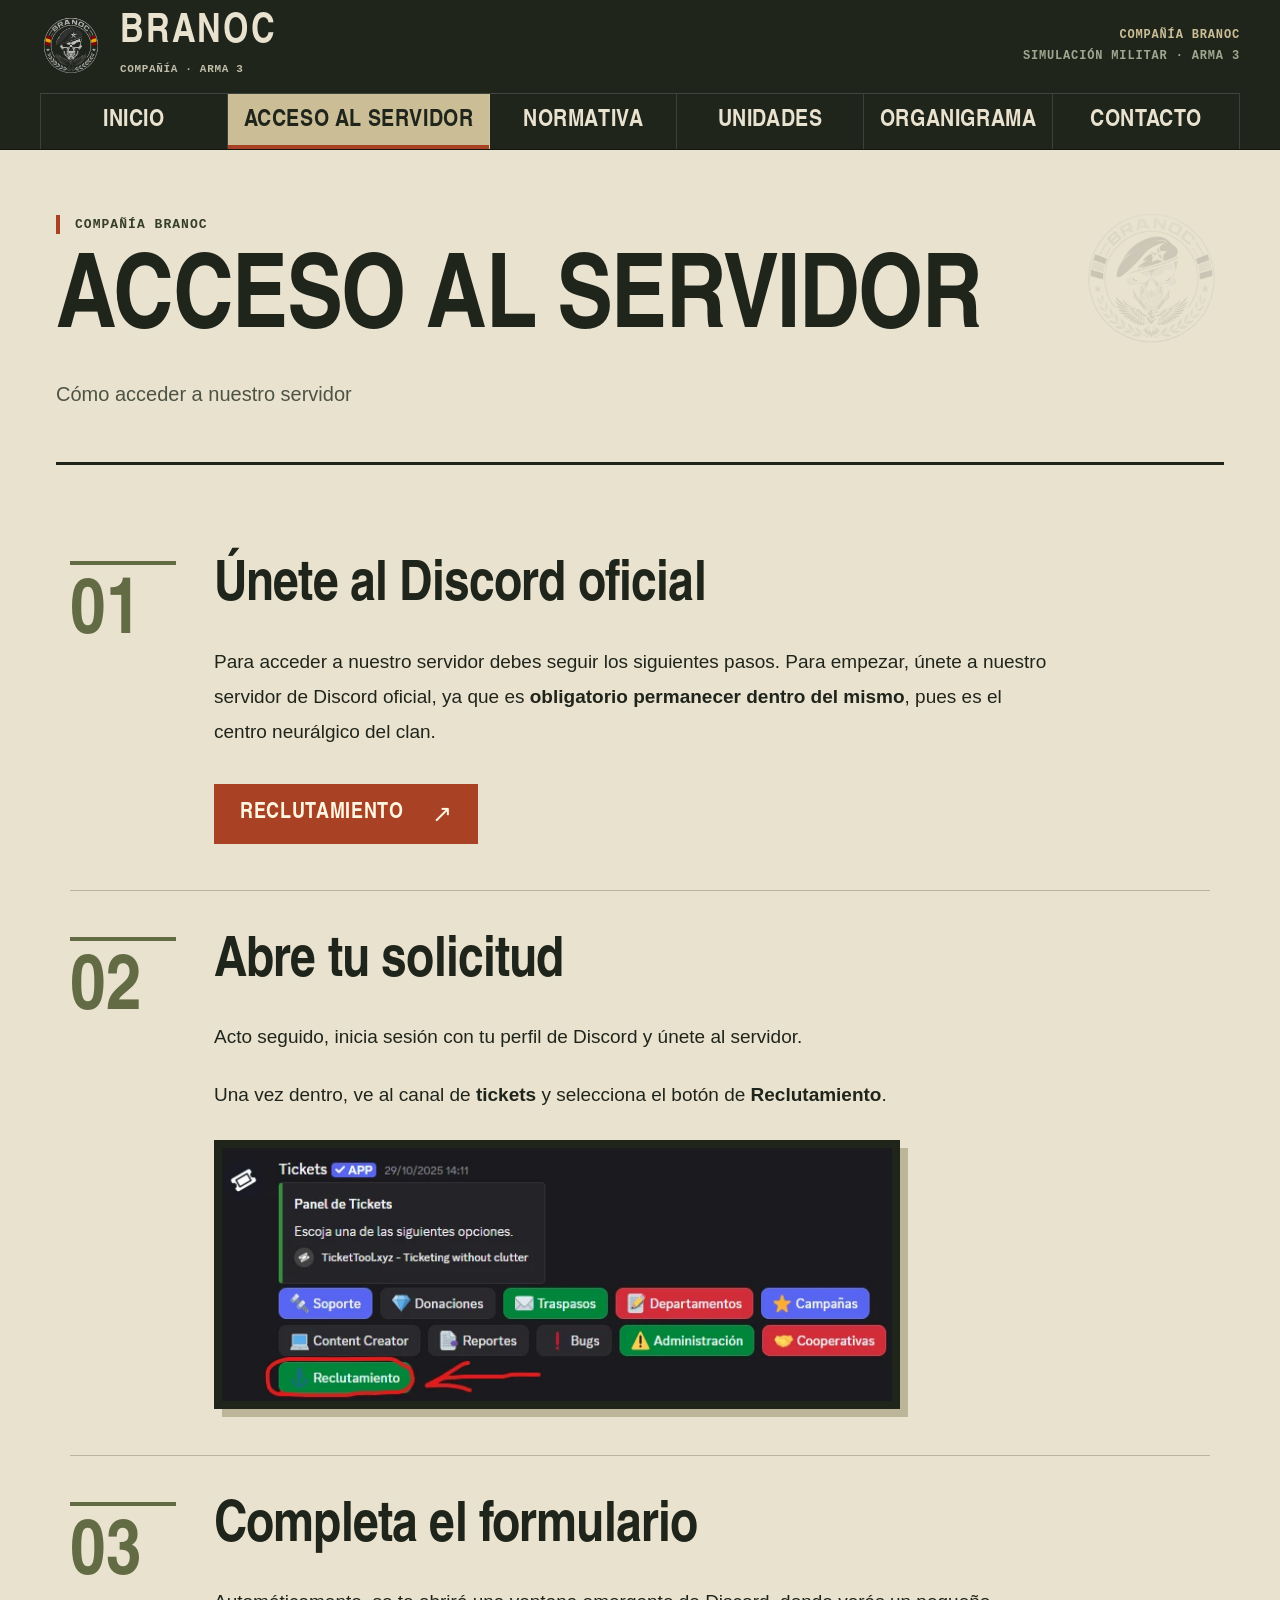
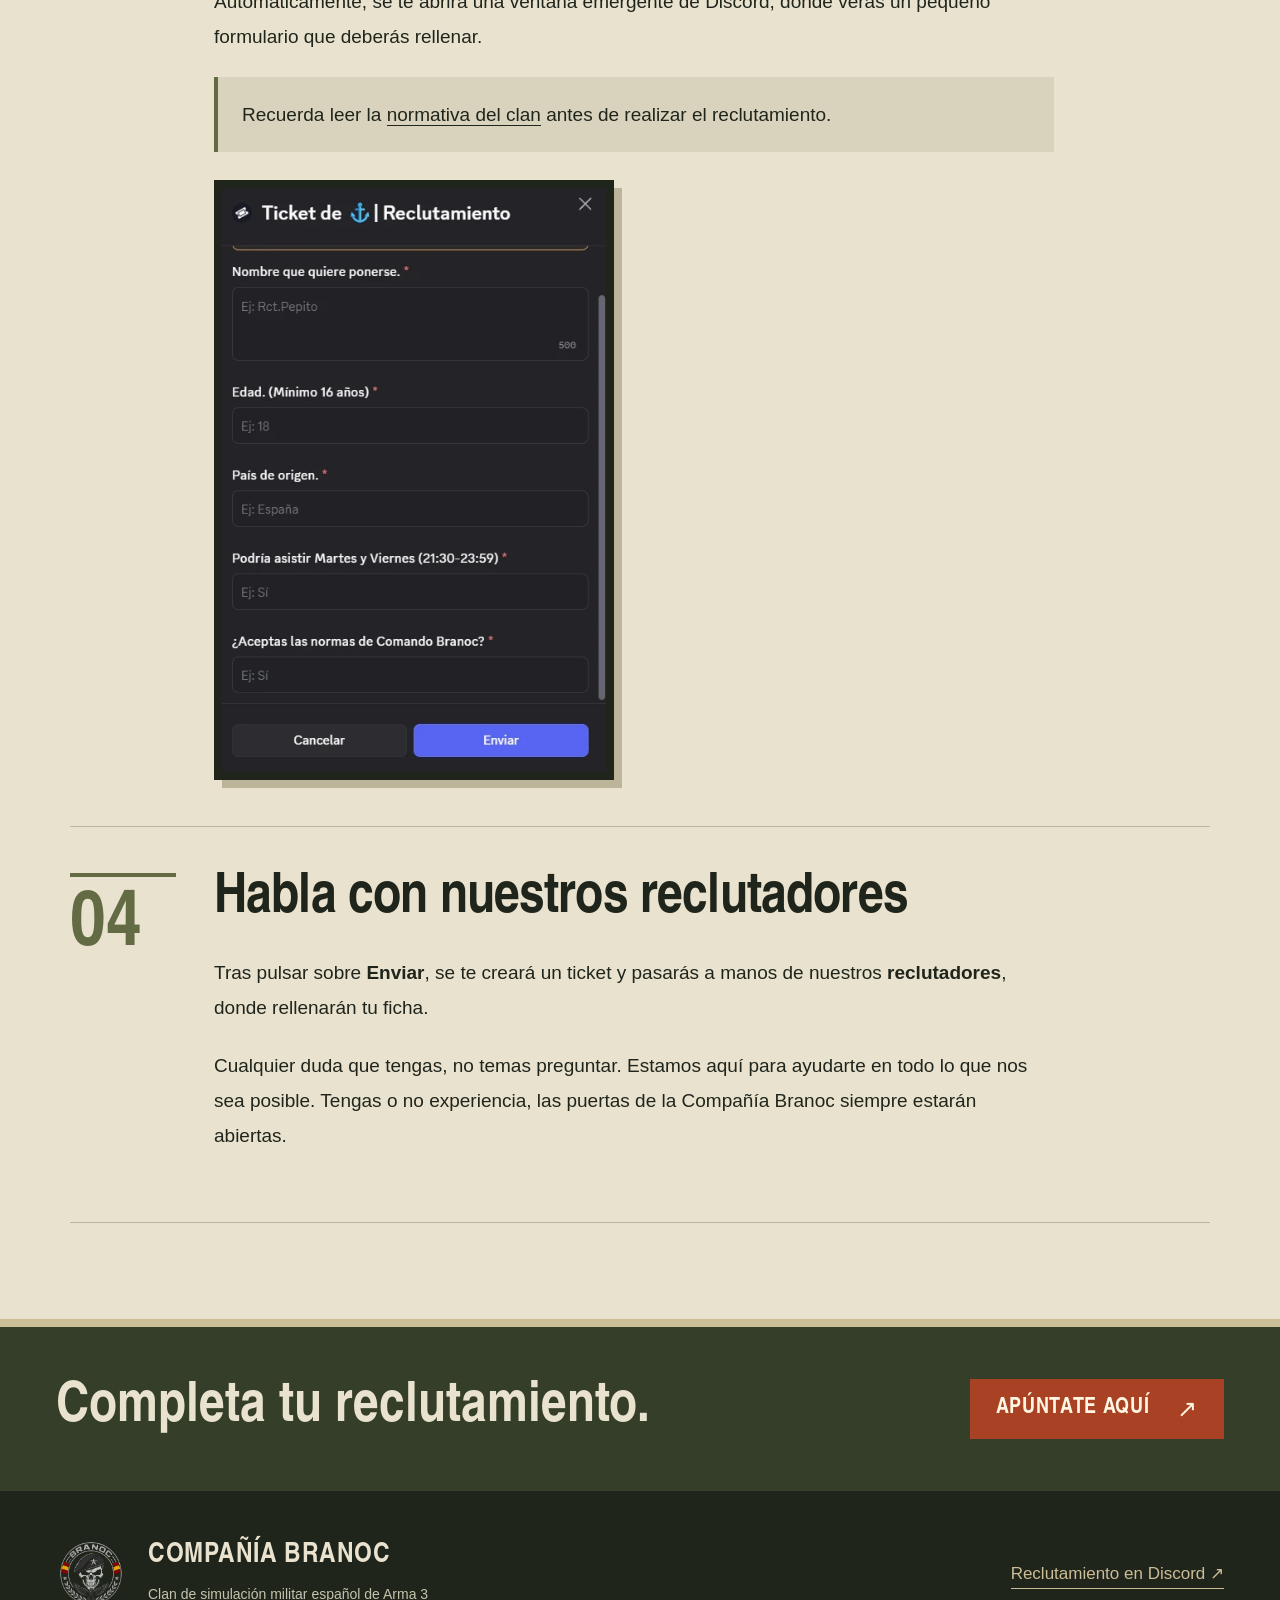
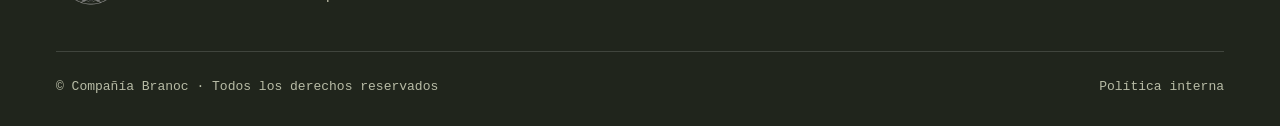
==== commit b482a7bf: "Add files via upload" ====
--- a/acceso.html
+++ b/acceso.html
@@ -1 +1 @@
-<!doctype html><html lang="es"><head><meta charset="utf-8"><meta name="viewport" content="width=device-width,initial-scale=1"><meta name="theme-color" content="#121312"><meta name="description" content="Compañía Branoc. Clan español de simulación militar de Arma 3: campañas, unidades, normativa y reclutamiento."><title>Acceso al servidor | Compañía Branoc</title><link rel="icon" href="assets/logo.webp" type="image/webp"><link rel="stylesheet" href="styles.css"><script src="config.js" defer></script><script src="app.js" defer></script></head><body class="acceso-page"><a class="skip" href="#contenido">Saltar al contenido</a><div class="reading-progress" aria-hidden="true"></div><header class="site-header"><div class="header-inner"><a class="brand" href="index.html"><img src="assets/logo.webp" width="48" height="48" alt="Emblema de la Compañía Branoc"><span>BRANOC<small>COMPAÑÍA · ARMA 3</small></span></a><nav class="desktop-nav" aria-label="Navegación principal"><a href="index.html">Inicio</a><a href="acceso.html" aria-current="page">Acceso al servidor</a><a href="normativa.html">Normativa</a><a href="unidades.html">Unidades</a><a href="organigrama.html">Organigrama</a><a href="contacto.html">Contacto</a></nav><details class="mobile-menu"><summary>Menú <span aria-hidden="true">☰</span></summary><nav aria-label="Navegación móvil"><a href="index.html">Inicio</a><a href="acceso.html" aria-current="page">Acceso al servidor</a><a href="normativa.html">Normativa</a><a href="unidades.html">Unidades</a><a href="organigrama.html">Organigrama</a><a href="contacto.html">Contacto</a></nav></details></div></header><main id="contenido"><section class="page-heading wrap"><p class="eyebrow">COMPAÑÍA BRANOC</p><h1>Acceso al servidor</h1><p class="lead">Cómo acceder a nuestro servidor</p></section><section class="wrap section steps"><article class="step reveal"><span class="step-number">01</span><div><h2>Únete al Discord oficial</h2><p>Para acceder a nuestro servidor debes seguir los siguientes pasos. Para empezar, únete a nuestro servidor de Discord oficial, ya que es <strong>obligatorio permanecer dentro del mismo</strong>, pues es el centro neurálgico del clan.</p><a class="btn primary" href="https://discord.gg/kvtkXTfEEX" data-link="discord" target="_blank" rel="noopener noreferrer">Reclutamiento<span aria-hidden="true">↗</span></a></div></article><article class="step reveal"><span class="step-number">02</span><div><h2>Abre tu solicitud</h2><p>Acto seguido, inicia sesión con tu perfil de Discord y únete al servidor.</p><p>Una vez dentro, ve al canal de <strong>tickets</strong> y selecciona el botón de <strong>Reclutamiento</strong>.</p><img class="instruction-img" src="assets/reclutamiento-ticket.webp" width="686" height="259" alt="Captura original del canal de tickets y del botón de reclutamiento" loading="lazy"></div></article><article class="step reveal"><span class="step-number">03</span><div><h2>Completa el formulario</h2><p>Automáticamente, se te abrirá una ventana emergente de Discord, donde verás un pequeño formulario que deberás rellenar.</p><p class="note">Recuerda leer la <a href="normativa.html">normativa del clan</a> antes de realizar el reclutamiento.</p><img class="instruction-img form-img" src="assets/reclutamiento-formulario.webp" width="463" height="703" alt="Captura original del formulario de reclutamiento de Discord" loading="lazy"></div></article><article class="step reveal"><span class="step-number">04</span><div><h2>Habla con nuestros reclutadores</h2><p>Tras pulsar sobre <strong>Enviar</strong>, se te creará un ticket y pasarás a manos de nuestros <strong>reclutadores</strong>, donde rellenarán tu ficha.</p><p>Cualquier duda que tengas, no temas preguntar. Estamos aquí para ayudarte en todo lo que nos sea posible. Tengas o no experiencia, las puertas de la Compañía Branoc siempre estarán abiertas.</p></div></article></section></main><section class="recruit-footer wrap"><p>Completa tu reclutamiento.</p><a class="btn primary" href="acceso.html">Apúntate aquí<span aria-hidden="true">↗</span></a></section><footer class="wrap"><div class="footer-brand"><img src="assets/logo.webp" alt="" width="60" height="60"><div><strong>COMPAÑÍA BRANOC</strong><p>Clan de simulación militar español de Arma 3</p></div></div><a href="https://discord.gg/kvtkXTfEEX" data-link="discord" target="_blank" rel="noopener noreferrer">Reclutamiento en Discord ↗</a><div class="footer-bottom"><span>© Compañía Branoc · Todos los derechos reservados</span><a href="normativa.html#politica">Política interna</a></div></footer><button class="back-top" aria-label="Volver arriba" hidden>↑</button><div class="toast" role="status" aria-live="polite"></div></body></html>+<!doctype html><html lang="es"><head><meta charset="utf-8"><meta name="viewport" content="width=device-width,initial-scale=1"><meta name="theme-color" content="#20251c"><meta name="description" content="Compañía Branoc. Clan español de simulación militar de Arma 3: campañas, unidades, normativa y reclutamiento."><title>Acceso al servidor | Compañía Branoc</title><link rel="icon" href="assets/logo.webp" type="image/webp"><link rel="stylesheet" href="styles.css?v=3"><script src="config.js" defer></script><script src="app.js?v=3" defer></script></head><body class="acceso-page"><a class="skip" href="#contenido">Saltar al contenido</a><div class="reading-progress" aria-hidden="true"></div><header class="site-header"><div class="header-inner"><a class="brand" href="index.html"><img src="assets/logo.webp" width="48" height="48" alt="Emblema de la Compañía Branoc"><span>BRANOC<small>COMPAÑÍA · ARMA 3</small></span></a><p class="masthead-note" aria-hidden="true">COMPAÑÍA BRANOC<span>SIMULACIÓN MILITAR · ARMA 3</span></p><nav class="desktop-nav" aria-label="Navegación principal"><a href="index.html">Inicio</a><a href="acceso.html" aria-current="page">Acceso al servidor</a><a href="normativa.html">Normativa</a><a href="unidades.html">Unidades</a><a href="organigrama.html">Organigrama</a><a href="contacto.html">Contacto</a></nav><details class="mobile-menu"><summary>Menú <span aria-hidden="true">☰</span></summary><nav aria-label="Navegación móvil"><a href="index.html">Inicio</a><a href="acceso.html" aria-current="page">Acceso al servidor</a><a href="normativa.html">Normativa</a><a href="unidades.html">Unidades</a><a href="organigrama.html">Organigrama</a><a href="contacto.html">Contacto</a></nav></details></div></header><main id="contenido"><section class="page-heading wrap"><p class="eyebrow">COMPAÑÍA BRANOC</p><h1>Acceso al servidor</h1><p class="lead">Cómo acceder a nuestro servidor</p></section><section class="wrap section steps"><article class="step reveal"><span class="step-number">01</span><div><h2>Únete al Discord oficial</h2><p>Para acceder a nuestro servidor debes seguir los siguientes pasos. Para empezar, únete a nuestro servidor de Discord oficial, ya que es <strong>obligatorio permanecer dentro del mismo</strong>, pues es el centro neurálgico del clan.</p><a class="btn primary" href="https://discord.gg/kvtkXTfEEX" data-link="discord" target="_blank" rel="noopener noreferrer">Reclutamiento<span aria-hidden="true">↗</span></a></div></article><article class="step reveal"><span class="step-number">02</span><div><h2>Abre tu solicitud</h2><p>Acto seguido, inicia sesión con tu perfil de Discord y únete al servidor.</p><p>Una vez dentro, ve al canal de <strong>tickets</strong> y selecciona el botón de <strong>Reclutamiento</strong>.</p><img class="instruction-img" src="assets/reclutamiento-ticket.webp" width="686" height="259" alt="Captura original del canal de tickets y del botón de reclutamiento" loading="lazy"></div></article><article class="step reveal"><span class="step-number">03</span><div><h2>Completa el formulario</h2><p>Automáticamente, se te abrirá una ventana emergente de Discord, donde verás un pequeño formulario que deberás rellenar.</p><p class="note">Recuerda leer la <a href="normativa.html">normativa del clan</a> antes de realizar el reclutamiento.</p><img class="instruction-img form-img" src="assets/reclutamiento-formulario.webp" width="463" height="703" alt="Captura original del formulario de reclutamiento de Discord" loading="lazy"></div></article><article class="step reveal"><span class="step-number">04</span><div><h2>Habla con nuestros reclutadores</h2><p>Tras pulsar sobre <strong>Enviar</strong>, se te creará un ticket y pasarás a manos de nuestros <strong>reclutadores</strong>, donde rellenarán tu ficha.</p><p>Cualquier duda que tengas, no temas preguntar. Estamos aquí para ayudarte en todo lo que nos sea posible. Tengas o no experiencia, las puertas de la Compañía Branoc siempre estarán abiertas.</p></div></article></section></main><section class="recruit-footer wrap"><p>Completa tu reclutamiento.</p><a class="btn primary" href="acceso.html">Apúntate aquí<span aria-hidden="true">↗</span></a></section><footer class="wrap"><div class="footer-brand"><img src="assets/logo.webp" alt="" width="60" height="60"><div><strong>COMPAÑÍA BRANOC</strong><p>Clan de simulación militar español de Arma 3</p></div></div><a href="https://discord.gg/kvtkXTfEEX" data-link="discord" target="_blank" rel="noopener noreferrer">Reclutamiento en Discord ↗</a><div class="footer-bottom"><span>© Compañía Branoc · Todos los derechos reservados</span><a href="normativa.html#politica">Política interna</a></div></footer><button class="back-top" aria-label="Volver arriba" hidden>↑</button><div class="toast" role="status" aria-live="polite"></div></body></html>
--- a/styles.css
+++ b/styles.css
@@ -1,15 +1,32 @@
 @font-face{font-family:Branoc;src:url('assets/heading.otf') format('opentype');font-weight:700;font-display:swap}
-:root{--ink:#121312;--panel:#1c1e1c;--paper:#e9e5db;--red:#cb302b;--bright:#e84b3d;--muted:#a6a69e;--rule:#3b3d36;--heading:Branoc,'Arial Narrow',Impact,sans-serif;--mono:'Courier New',monospace}
-*{box-sizing:border-box}html{scroll-behavior:smooth;scroll-padding-top:110px}body{margin:0;background:var(--ink);color:var(--paper);font:16px/1.75 Arial,Helvetica,sans-serif}a{color:inherit;text-decoration:none}button,summary,input{font:inherit}button,summary{cursor:pointer}button{color:inherit}img{display:block;max-width:100%;height:auto}::selection{background:var(--red);color:white}:focus-visible{outline:2px solid var(--bright);outline-offset:5px}p{margin:0 0 1.2em}h1,h2,h3,h4{font-family:var(--heading);font-weight:700;line-height:1.02;margin:0}h2{font-size:clamp(38px,4.5vw,65px);letter-spacing:-.025em}h3{font-size:29px}strong{font-weight:700}.wrap{width:min(1280px,calc(100% - 100px));margin-inline:auto}.section{padding-block:88px}.eyebrow{font:11px/1.5 var(--mono);letter-spacing:.12em;text-transform:uppercase;color:var(--muted);margin:0 0 20px}.skip{position:fixed;left:20px;top:-100px;z-index:100;padding:12px 20px;background:var(--red)}.skip:focus{top:10px}.reading-progress{position:fixed;top:0;left:0;z-index:60;width:100%;height:2px;background:var(--bright);transform:scaleX(0);transform-origin:left}
-.site-header{position:sticky;top:0;z-index:40;background:#121312;border-bottom:1px solid #ffffff18}.header-inner{max-width:1540px;margin:auto;display:flex;align-items:center;justify-content:space-between;gap:30px;padding:18px 36px}.brand{display:flex;align-items:center;gap:14px;flex-shrink:0}.brand img{width:46px;height:46px}.brand>span{font:27px/1 var(--heading);letter-spacing:.08em}.brand small{display:block;font:8px/1.5 var(--mono);letter-spacing:.16em;color:var(--muted);margin-top:6px}.desktop-nav{display:flex;gap:29px;align-items:center}.desktop-nav a{font-size:12px;color:#c9c7bd;position:relative;padding-block:12px;white-space:nowrap}.desktop-nav a:after{content:'';height:2px;position:absolute;left:0;right:100%;bottom:4px;background:var(--red);transition:right .2s}.desktop-nav a:hover:after,.desktop-nav a[aria-current]:after{right:0}.desktop-nav a[aria-current]{color:var(--paper)}.mobile-menu{display:none}
-.war-poster{position:relative;isolation:isolate;overflow:hidden;min-height:670px;background:radial-gradient(ellipse at 77% 43%,#42443a55,transparent 58%),#171916}.war-poster:after{content:'';position:absolute;inset:0;z-index:-1;opacity:.08;background-image:url('assets/grain.svg');pointer-events:none}.poster-stripe{position:absolute;right:11%;top:-25%;width:170px;height:155%;transform:rotate(26deg);background:#74241fc9;z-index:-1}.poster-content{position:relative;display:grid;grid-template-columns:1.15fr 1fr;align-items:center;gap:0;padding-block:58px 55px;min-height:590px}.poster-heading{position:relative;z-index:2}.poster-kicker{font:10px/1.6 var(--mono);letter-spacing:.2em;margin-bottom:36px;color:#cbcabc}.poster-heading h1{font-size:clamp(150px,16.5vw,245px);letter-spacing:-.03em;line-height:.78;text-transform:uppercase;white-space:nowrap;text-shadow:0 2px 0 #0003}.poster-heading h1>span{display:block;font-size:clamp(32px,4vw,55px);letter-spacing:.19em;line-height:1;margin-bottom:19px}.poster-actions{display:flex;gap:16px;align-items:center;margin-top:58px}.btn{display:inline-flex;align-items:center;justify-content:space-between;gap:28px;min-height:51px;padding:14px 22px;font-size:12px;font-weight:700;border:1px solid transparent;transition:background .2s,transform .2s}.btn span{font-size:18px;font-weight:400}.btn.primary{color:#fff;background:var(--red)}.btn.primary:hover{background:#e13d33;transform:translateY(-2px)}.btn.secondary{border-color:#a39c8644;background:transparent;color:var(--paper)}.btn.secondary:hover{background:#ffffff0c;transform:translateY(-2px)}.poster-crest{position:relative;min-width:0;padding:0 0 20px 30px}.poster-crest img{width:100%;max-width:610px;filter:drop-shadow(0 16px 25px #0007);transform:rotate(-7deg);animation:patch-arrival .8s ease both}.year-stamp{position:absolute;right:6px;bottom:15px;border:2px solid #c4b49c65;padding:14px 20px;transform:rotate(6deg);font:28px/1 var(--heading);letter-spacing:.03em;color:#d5c7ad}.year-stamp span{display:block;margin-top:8px;font:8px/1.3 var(--mono);letter-spacing:.17em}.poster-baseline{display:flex;justify-content:space-between;gap:20px;padding-block:22px;border-top:1px solid #a39c8633;font:9px/1.6 var(--mono);letter-spacing:.12em;color:#d0cdbf}.poster-baseline>a{color:#a8ab9b}.company-intro{display:grid;grid-template-columns:1fr 1.15fr;gap:100px;align-items:start}.intro-heading h2{max-width:420px}.intro-copy p{font-size:18px;line-height:1.85;color:#c4c3b7;margin:0}.offer-section{background:var(--paper);color:var(--ink)}.offer-section .section{display:grid;grid-template-columns:.8fr 2fr;gap:80px}.offer-heading .eyebrow{color:#5f6258}.offer-heading h2{font-size:53px;max-width:280px}.offer-columns{display:grid;grid-template-columns:1fr 1fr;gap:48px}.offer-list{list-style:none;margin:0;padding:0}.offer-list li{font-size:15px;line-height:1.75;padding:0 0 26px 23px;position:relative}.offer-list li:before{content:'';position:absolute;left:0;top:10px;width:7px;height:7px;background:var(--red)}.offer-list li:last-child{padding-bottom:0}.section-heading{display:flex;justify-content:space-between;gap:40px;align-items:baseline;margin-bottom:48px}.text-link{font-size:13px;border-bottom:1px solid #aaa58d77;padding-bottom:3px;color:#cbc7b5}.text-link:hover{color:#fff}.patch-line{display:grid;grid-template-columns:repeat(5,1fr);gap:26px}.patch-line a{display:flex;flex-direction:column;align-items:center;text-align:center}.patch-line img{width:100%;max-width:180px;height:200px;object-fit:contain;margin-bottom:22px;filter:drop-shadow(0 10px 18px #0006);transition:transform .35s}.patch-line a:hover img{transform:translateY(-7px) rotate(-3deg)}.patch-line strong{font:30px var(--heading);text-transform:uppercase;letter-spacing:.015em}.patch-line span{font-size:11px;color:var(--muted);margin-top:9px}.operation-hours{background:#23261f;border-block:1px solid #ffffff15}.hours-layout{display:grid;grid-template-columns:1fr 1.25fr;gap:90px}.hours-zone{font:11px var(--mono);color:var(--muted);margin:25px 0 0}.hours-table>div{display:flex;justify-content:space-between;align-items:center;gap:25px;padding:24px 0;border-top:1px solid #b7b7a636}.hours-table>div:last-child{border-bottom:1px solid #b7b7a636}.hours-table h3{font-size:35px}.hours-table h3 small{display:block;font:10px/1.6 Arial,sans-serif;color:#b2b4a4;margin-top:9px}.hours-table p{font:25px/1.5 var(--mono);letter-spacing:-.06em;margin:0;white-space:nowrap}.hours-table p span{color:#a79c82;margin-inline:6px}.ts3-line{display:grid;grid-template-columns:1fr 1.25fr;gap:90px;align-items:start}.ts3-line p{color:var(--muted);font-size:15px;margin-top:10px}
-.page-heading{padding-block:70px 50px;position:relative;border-bottom:1px solid var(--rule)}.page-heading h1{font-size:clamp(62px,7.3vw,105px);letter-spacing:-.025em;text-transform:uppercase}.page-heading .lead{max-width:760px;color:var(--muted);font-size:15px;margin:22px 0 0}.steps{max-width:1000px}.step{display:grid;grid-template-columns:66px 1fr;gap:38px;padding-block:42px;border-bottom:1px solid var(--rule)}.step:first-child{padding-top:0}.step-number{font:35px var(--heading);color:#998e71;line-height:1.05}.step h2{font-size:43px;margin-bottom:25px}.step p{color:#bfbfb2;font-size:15px}.step .btn{margin-top:10px}.instruction-img{margin-top:28px;border:1px solid var(--rule);max-width:100%;height:auto}.form-img{max-width:360px;width:100%}.note{font-size:13px;line-height:1.8;border-left:2px solid #938b75;padding:14px 20px;color:#bfbeb0}.note a{border-bottom:1px solid #938b75}.step .note{color:#cfcdbd}
-.rules-layout{display:grid;grid-template-columns:215px 1fr;gap:50px;align-items:start;padding-block:60px 80px}.rules-index{position:sticky;top:120px}.rules-index .eyebrow{font-size:10px}.rules-index nav{display:flex;flex-direction:column;gap:16px;margin-bottom:30px}.rules-index a{font-size:12px;color:#c4c3b4}.rules-content{background:var(--paper);color:#30312b;padding:45px 55px;min-width:0;font-family:Georgia,'Times New Roman',serif}.rule-section{font-size:15px;line-height:1.85;margin-bottom:40px;padding-bottom:35px;border-bottom:1px solid #a9a798;scroll-margin-top:110px}.rule-section:last-child{border-bottom:0;padding-bottom:0;margin-bottom:0}.rule-section h2{font-size:41px;margin-bottom:26px;color:#282a24}.rule-section ol,.rule-section ul{padding-left:25px}.rule-section li{padding-left:7px;margin-bottom:10px}.rule-section ol>li::marker{font-family:Arial,sans-serif;font-size:12px;color:#7f3e31}.rule-section li p{margin-bottom:10px}.rule-section li p:first-child strong{font-size:16px;color:#292c24}.rule-section p{margin-bottom:20px}.rule-section strong{color:#292c24}
-.units-list{padding-block:30px 85px}.unit-card{display:grid;grid-template-columns:.8fr 1.4fr;gap:85px;align-items:center;padding-block:65px;border-bottom:1px solid var(--rule)}.unit-card:nth-child(even){background:linear-gradient(90deg,transparent,#24271d44,transparent)}.unit-image{padding:0 35px;display:grid;place-items:center;min-width:0}.unit-image img{max-height:350px;max-width:100%;width:auto;filter:drop-shadow(0 15px 22px #0007);transition:transform .35s}.unit-card:hover img{transform:rotate(-3deg) translateY(-5px)}.unit-copy h2{font-size:80px;letter-spacing:-.02em;margin-bottom:24px}.unit-copy p:not(.eyebrow){font-size:16px;color:#b8baab;line-height:1.85}.unit-copy .eyebrow{color:#b7a789;font-size:10px}.academy-note{margin-top:40px;max-width:900px}.contact-grid{display:grid;grid-template-columns:.85fr 1.3fr;gap:95px;align-items:start}.contact-card{min-width:0}.contact-card h2{font-size:55px;margin-bottom:28px}.contact-card p:not(.eyebrow){font-size:15px;color:#b8baab;line-height:1.85}.contact-card .text-link{display:inline-block;margin-bottom:24px}.contact-card:nth-child(2){padding-left:50px;border-left:1px solid var(--rule)}.server-address{padding:18px 20px;background:#23261e;display:flex;justify-content:space-between;align-items:center;gap:15px;border-bottom:2px solid #94886b}.server-address code{font:14px var(--mono);overflow-wrap:anywhere}.copy-server{background:none;border:0;border-left:1px solid #766b5355;padding:0 0 0 20px;font:11px var(--mono);color:#cfc3a8}.staff-section{padding-top:0}.staff-layout{display:grid;grid-template-columns:1.4fr .7fr;gap:95px;margin-top:35px}.staff-layout p{color:#b8baab;font-size:15px}.staff-roles{list-style:none;margin:0;padding:0;border-top:1px solid var(--rule)}.staff-roles li{border-bottom:1px solid var(--rule);padding:18px 0;font:25px var(--heading)}
-.sheet-section{width:calc(100% - 60px);max-width:1800px;margin:45px auto 80px}.sheet-toolbar{display:flex;justify-content:space-between;align-items:center;gap:18px;padding:14px 18px;border:1px solid var(--rule);border-bottom:0;background:#20221e;flex-wrap:wrap}.zoom-controls,.sheet-actions{display:flex;align-items:center;gap:8px}.sheet-toolbar button,.sheet-actions a{background:transparent;border:1px solid #ffffff22;padding:9px 12px;font:11px/1.4 Arial,sans-serif;color:#e0ddcf;min-height:36px}.sheet-toolbar button:hover,.sheet-actions a:hover{background:#ffffff12}.sheet-toolbar button:disabled{opacity:.35;cursor:default}.zoom-controls output{font:12px var(--mono);min-width:60px;text-align:center}.sheet-actions a{border-color:transparent}.sheet-viewport{overflow:auto;background:#999;max-height:76vh;min-height:200px;border:1px solid var(--rule);overscroll-behavior:contain;scrollbar-color:#8d8c80 #32352e;scrollbar-width:auto}.sheet-stage{width:1558px;height:791px}.sheet-stage img{width:100%;max-width:none;height:100%;display:block;user-select:none}.sheet-caption{font-size:11px;color:var(--muted);margin:16px 0 0;display:flex;justify-content:space-between;gap:16px;flex-wrap:wrap}.sheet-section:fullscreen{background:var(--ink);padding:14px;width:100%;height:100vh;margin:0;max-width:none;overflow:auto}.sheet-section:fullscreen .sheet-viewport{max-height:calc(100vh - 105px)}.sheet-section:fullscreen .org-text{display:none}.org-text{margin-top:30px;color:#b6b6a9;font-size:13px}.org-text summary{padding:14px 0;border-bottom:1px solid var(--rule);width:fit-content}.org-text table{width:100%;border-collapse:collapse;margin-top:20px;max-width:650px;font-size:12px}.org-text caption{text-align:left;padding-bottom:14px}.org-text th,.org-text td{text-align:left;border-bottom:1px solid var(--rule);padding:9px 12px}.org-text th{font-family:var(--mono);font-weight:400}.organigrama-page .page-heading{padding-bottom:38px}
-.recruit-footer{border-top:1px solid var(--rule);border-bottom:1px solid var(--rule);padding-block:40px;display:flex;justify-content:space-between;align-items:center;gap:25px}.recruit-footer>p{font:39px var(--heading);margin:0}footer{padding-block:42px 28px;display:flex;justify-content:space-between;gap:25px;align-items:center;flex-wrap:wrap}.footer-brand{display:flex;align-items:center;gap:18px}.footer-brand img{width:54px}.footer-brand strong{font:19px var(--heading);letter-spacing:.03em}.footer-brand p{font-size:10px;color:var(--muted);margin:6px 0 0}footer>a{font-size:11px;color:#c8c3ad}.footer-bottom{width:100%;padding-top:22px;margin-top:12px;border-top:1px solid #ffffff12;display:flex;justify-content:space-between;gap:20px;font:9px/1.7 var(--mono);color:#9c9c90}.back-top{position:fixed;right:24px;bottom:22px;z-index:30;width:42px;height:42px;font:23px var(--mono);border:1px solid var(--rule);background:#24271f}.toast{position:fixed;bottom:24px;left:50%;z-index:100;transform:translate(-50%,20px);opacity:0;max-width:90vw;background:var(--paper);color:var(--ink);padding:14px 22px;font-size:12px;transition:.2s;pointer-events:none}.toast.visible{opacity:1;transform:translate(-50%,0)}[hidden]{display:none!important}.will-reveal{opacity:0;transform:translateY(18px);transition:opacity .5s,transform .5s}.will-reveal.is-visible{opacity:1;transform:none}@keyframes patch-arrival{from{opacity:0;transform:translateY(15px) rotate(-7deg)}to{opacity:1;transform:rotate(-7deg)}}
-@media(min-width:1500px){.poster-content{min-height:670px;padding-block:65px}.poster-heading h1{font-size:250px}.poster-crest img{max-width:620px}.war-poster{min-height:740px}}
-@media(max-width:1100px){.wrap{width:calc(100% - 64px)}.header-inner{padding-inline:24px;gap:20px}.desktop-nav{gap:18px}.desktop-nav a{font-size:11px}.poster-heading h1{font-size:180px}.poster-heading h1>span{font-size:39px}.poster-content{min-height:530px}.war-poster{min-height:0}.poster-crest{padding-left:10px}.poster-stripe{right:11%;width:100px}.company-intro,.hours-layout,.ts3-line{gap:50px}.offer-section .section{gap:45px;grid-template-columns:.8fr 2fr}.offer-columns{gap:30px}.offer-heading h2{font-size:43px}.patch-line{gap:15px}.patch-line img{height:160px}.patch-line strong{font-size:27px}.rules-layout{gap:35px;grid-template-columns:180px 1fr}.rules-content{padding:35px}.unit-card{gap:50px}.unit-copy h2{font-size:69px}.contact-grid,.staff-layout{gap:55px}.contact-card:nth-child(2){padding-left:30px}.hours-table p{font-size:22px}.poster-kicker{font-size:9px;letter-spacing:.12em}}
-@media(max-width:800px){.header-inner{padding:12px 20px}.brand img{width:38px;height:38px}.brand>span{font-size:23px}.brand small{font-size:7px}.desktop-nav{display:none}.mobile-menu{display:block}.mobile-menu summary{list-style:none;font:12px var(--mono);padding:12px}.mobile-menu summary::-webkit-details-marker{display:none}.mobile-menu summary span{margin-left:15px}.mobile-menu[open] nav{position:absolute;left:0;right:0;top:100%;background:#121312;padding:12px 20px 20px;border-bottom:1px solid var(--rule);display:flex;flex-direction:column;box-shadow:0 22px 25px #0007}.mobile-menu nav a{padding:12px;border-bottom:1px solid #ffffff17;font-size:13px}.mobile-menu nav a[aria-current]{color:#ef6151}.wrap{width:calc(100% - 40px)}.poster-content{min-height:480px;padding-top:40px}.poster-heading h1{font-size:138px}.poster-heading h1>span{font-size:31px;letter-spacing:.16em}.poster-kicker{font-size:8px;max-width:220px;letter-spacing:.06em;margin-bottom:25px}.poster-actions{margin-top:35px;gap:10px;flex-wrap:wrap}.btn{padding:12px 18px;font-size:11px;gap:15px;min-height:47px}.poster-crest{padding:0 0 65px}.year-stamp{padding:10px 14px;font-size:23px;bottom:15px;right:6px}.poster-stripe{right:10%;width:110px}.poster-baseline{font-size:8px;letter-spacing:.03em}.section{padding-block:60px}.company-intro{grid-template-columns:1fr;gap:25px}.intro-heading h2{max-width:100%;font-size:49px}.intro-copy p{font-size:16px}.offer-section .section{grid-template-columns:1fr;gap:30px}.offer-heading h2{font-size:48px;max-width:100%}.offer-columns{gap:40px}.offer-list li{font-size:14px}.section-heading{gap:20px;align-items:start}.section-heading h2{font-size:46px}.section-heading .text-link{font-size:11px;max-width:230px}.patch-line{grid-template-columns:repeat(5,150px);overflow-x:auto;padding-bottom:20px;scrollbar-color:#66664f transparent;scroll-snap-type:x proximity}.patch-line>a{scroll-snap-align:start}.patch-line img{height:150px}.hours-layout{grid-template-columns:1fr;gap:35px}.hours-layout h2 br{display:none}.hours-layout h2{font-size:47px}.hours-table>div{padding:20px 0}.hours-table h3{font-size:31px}.hours-table p{font-size:24px}.ts3-line{grid-template-columns:1fr;gap:18px}.ts3-line h2{font-size:46px}.page-heading{padding-block:45px 35px}.page-heading h1{font-size:70px}.page-heading .lead{font-size:14px}.rules-layout{grid-template-columns:1fr;padding-block:35px 55px;gap:30px}.rules-index{position:static}.rules-index nav{flex-flow:row wrap;gap:12px 20px;margin-bottom:15px}.rules-index .note{font-size:12px;margin-bottom:0}.rules-content{padding:32px}.rule-section{font-size:14px}.rule-section h2{font-size:38px}.unit-card{grid-template-columns:.7fr 1fr;gap:20px;padding-block:45px}.unit-image{padding:0 10px}.unit-copy h2{font-size:58px}.unit-copy p:not(.eyebrow){font-size:14px}.contact-grid{grid-template-columns:1fr;gap:45px}.contact-card:nth-child(2){padding-left:0;padding-top:40px;border-left:0;border-top:1px solid var(--rule)}.contact-card h2{font-size:49px}.staff-layout{grid-template-columns:1.3fr 1fr;gap:35px}.staff-section{padding-top:0}.sheet-section{width:calc(100% - 30px);margin-top:25px}.sheet-toolbar{padding:12px;gap:12px}.sheet-actions{flex-wrap:wrap}.sheet-toolbar button,.sheet-actions a{font-size:10px;padding:8px 9px}.sheet-viewport{max-height:70vh}.sheet-caption{font-size:10px}.recruit-footer>p{font-size:32px}.footer-brand p{font-size:9px}}
-@media(max-width:520px){.poster-content{display:block;min-height:600px;padding-top:36px;padding-bottom:300px}.poster-heading h1{font-size:clamp(125px,30vw,153px);line-height:.8}.poster-heading h1>span{font-size:30px;margin-bottom:15px;letter-spacing:.17em}.poster-kicker{max-width:none;font-size:7px;letter-spacing:.14em;margin-bottom:24px}.poster-crest{position:absolute;right:5px;bottom:15px;width:290px;padding:0 0 36px;z-index:1}.poster-crest img{max-height:280px;width:auto;margin-left:auto}.poster-heading{z-index:2}.poster-actions{margin-top:33px;gap:10px}.poster-stripe{width:125px;right:90px;top:38%;height:75%;transform:rotate(29deg)}.year-stamp{bottom:1px;right:6px;font-size:20px;padding:9px 13px}.year-stamp span{font-size:7px;margin-top:6px}.poster-baseline{flex-direction:column;gap:9px;font-size:8px;padding-block:18px}.intro-heading h2{font-size:43px}.intro-copy p{font-size:15px}.offer-columns{grid-template-columns:1fr;gap:26px}.offer-list li{font-size:14px;padding-bottom:25px}.offer-list li:last-child{padding-bottom:0}.section-heading{flex-direction:column;gap:16px;margin-bottom:32px}.section-heading .text-link{max-width:none;font-size:12px}.patch-line{grid-template-columns:repeat(5,140px);gap:22px}.patch-line strong{font-size:28px}.operation-hours .eyebrow{margin-bottom:15px}.hours-layout h2{font-size:43px}.hours-table h3{font-size:28px}.hours-table h3 small{font-size:8px;max-width:130px;line-height:1.5}.hours-table p{font-size:20px}.hours-table p span{margin-inline:3px}.hours-table>div{gap:15px}.ts3-line h2{font-size:42px}.ts3-line p{font-size:14px}.page-heading h1{font-size:56px;overflow-wrap:normal}.page-heading .lead{font-size:13px}.step{grid-template-columns:30px 1fr;gap:18px;padding-block:30px}.step-number{font-size:25px}.step h2{font-size:33px}.step p{font-size:14px}.step .note{font-size:12px;padding:12px 14px}.rules-content{padding:25px 20px}.rule-section h2{font-size:34px}.rule-section{font-size:14px;line-height:1.8}.rule-section ol,.rule-section ul{padding-left:19px}.rule-section li{padding-left:3px}.rule-section li p:first-child strong{font-size:15px}.rules-index a{font-size:11px}.unit-card{grid-template-columns:1fr;gap:25px;padding-block:38px}.unit-image{width:230px;margin:auto}.unit-image img{max-height:255px}.unit-copy h2{font-size:66px}.unit-copy .eyebrow{font-size:9px}.unit-copy p:not(.eyebrow){font-size:14px}.academy-note{font-size:12px;padding-left:14px}.contact-card h2{font-size:45px}.contact-card p:not(.eyebrow){font-size:14px}.server-address{padding:16px 12px;gap:10px}.server-address code{font-size:12px}.copy-server{font-size:10px;padding-left:10px}.staff-layout{grid-template-columns:1fr;gap:25px}.staff-layout p{font-size:14px}.staff-roles li{font-size:25px;padding-block:16px}.sheet-section{width:calc(100% - 20px)}.sheet-toolbar{align-items:start}.sheet-actions{width:100%;justify-content:space-between}.zoom-controls{gap:6px}.zoom-controls output{min-width:50px;font-size:11px}.sheet-viewport{min-height:160px}.sheet-caption{display:block;line-height:1.7}.sheet-caption>span{display:block;margin-top:9px}.org-text summary{font-size:12px}.recruit-footer{flex-direction:column;align-items:start;gap:20px;padding-block:30px}.recruit-footer>p{font-size:34px}footer{align-items:start;flex-direction:column;gap:25px}.footer-brand img{width:48px}.footer-brand strong{font-size:17px}.footer-bottom{flex-direction:column;gap:10px;font-size:8px}.back-top{right:15px;bottom:15px;width:38px;height:38px}}
+:root{--ink:#20251c;--olive:#343e28;--olive-light:#626b43;--paper:#e9e2cf;--sand:#cbbd96;--muted:#5b6052;--rule:#b9b5a1;--accent:#a94225;--heading:Branoc,'Arial Narrow',Impact,sans-serif;--mono:'Courier New',monospace;--nav-height:150px}
+*{box-sizing:border-box}html{scroll-behavior:smooth;scroll-padding-top:calc(var(--nav-height) + 28px)}body{margin:0;background:var(--paper);color:var(--ink);font:18px/1.75 Arial,Helvetica,sans-serif}a{color:inherit;text-decoration:none}button,summary,input{font:inherit}button,summary{cursor:pointer}button{color:inherit}img{display:block;max-width:100%;height:auto}::selection{color:var(--paper);background:var(--olive)}:focus-visible{outline:3px solid #b97138;outline-offset:5px}p{margin:0 0 1.2em}h1,h2,h3,h4{font-family:var(--heading);font-weight:700;line-height:.98;margin:0;letter-spacing:-.015em}h2{font-size:clamp(48px,5vw,76px)}h3{font-size:38px}.wrap{width:min(1320px,calc(100% - 112px));margin-inline:auto}.section{padding-block:96px}.eyebrow{font:700 13px/1.5 var(--mono);letter-spacing:.08em;text-transform:uppercase;color:var(--muted);margin:0 0 22px}.skip{position:fixed;top:-100px;left:20px;z-index:100;background:var(--paper);color:var(--ink);padding:12px 20px}.skip:focus{top:12px}.reading-progress{position:fixed;top:0;left:0;width:100%;height:3px;background:var(--sand);z-index:70;transform:scaleX(0);transform-origin:left}
+/* Masthead and navigation strip. */
+.site-header{position:sticky;top:0;z-index:40;background:var(--ink);color:var(--paper);border-bottom:1px solid #141710}.header-inner{width:min(1440px,calc(100% - 80px));margin:auto;display:grid;grid-template-columns:1fr auto;align-items:center}.brand{display:flex;align-items:center;gap:18px;width:fit-content;padding-block:15px}.brand img{width:62px;height:62px;object-fit:contain}.brand>span{font:700 40px/.9 var(--heading);letter-spacing:.045em}.brand small{display:block;color:#c0bda9;font:700 11px/1.5 var(--mono);letter-spacing:.06em;margin-top:10px}.masthead-note{font:700 12px/1.75 var(--mono);letter-spacing:.07em;text-align:right;color:var(--sand);margin:0}.masthead-note span{display:block;color:#a0a68f}.desktop-nav{grid-column:1/-1;display:flex;border-top:1px solid #ffffff25;align-items:stretch;justify-content:space-between}.desktop-nav a{display:flex;align-items:center;justify-content:center;flex:1;padding:15px 16px;font:700 24px/1.05 var(--heading);text-transform:uppercase;letter-spacing:.025em;border-right:1px solid #ffffff20;transition:background .18s,color .18s;white-space:nowrap}.desktop-nav a:first-child{border-left:1px solid #ffffff20}.desktop-nav a:hover{background:#434b34}.desktop-nav a[aria-current]{background:var(--sand);color:var(--ink);box-shadow:inset 0 -4px 0 var(--accent)}.mobile-menu{display:none}
+/* Cloth tones, map contours and the original insignia. */
+.war-poster{position:relative;isolation:isolate;overflow:hidden;background:#303a25;color:var(--paper);border-bottom:10px solid var(--sand)}.war-poster:before{content:'';position:absolute;inset:0;z-index:-2;background:url('assets/field-map.svg') center/cover;opacity:.3}.war-poster:after{content:'';position:absolute;inset:0;z-index:-1;pointer-events:none;background:linear-gradient(90deg,#283020 0%,#283020b0 38%,#222a1930 100%),url('assets/grain.svg');opacity:.85}.poster-stripe{position:absolute;right:9%;top:0;width:1px;height:100%;background:#d7c8a43b;z-index:-1}.poster-content{display:grid;grid-template-columns:1.16fr 1fr;align-items:center;gap:28px;min-height:690px;padding-block:70px 62px}.poster-kicker{font:700 14px/1.5 var(--mono);letter-spacing:.06em;border-left:4px solid var(--sand);padding-left:18px;margin-bottom:40px;max-width:410px;color:#dfd7bc}.poster-heading{position:relative;z-index:2;min-width:0}.poster-heading h1{font-size:clamp(110px,12vw,185px);letter-spacing:-.025em;line-height:.79;text-transform:uppercase}.poster-heading h1>span{display:block;font-size:clamp(39px,4vw,58px);line-height:1;letter-spacing:.18em;margin-bottom:25px}.poster-actions{display:flex;gap:14px;flex-wrap:wrap;margin-top:48px}.btn{display:inline-flex;align-items:center;justify-content:space-between;gap:28px;min-height:60px;padding:16px 25px;font:700 22px/1.15 var(--heading);letter-spacing:.03em;text-transform:uppercase;border:1px solid transparent;transition:background .18s,transform .18s}.btn span{font:24px/1 Arial,sans-serif}.btn.primary{background:var(--accent);color:#fff6e2;border-color:var(--accent)}.btn.primary:hover{background:#8c341b;transform:translateY(-2px)}.btn.secondary{background:transparent;color:var(--paper);border-color:#cabe9b91}.btn.secondary:hover{background:#d7c8a418;transform:translateY(-2px)}.poster-crest{position:relative;display:grid;place-items:center;align-self:stretch;padding:25px 0 44px;min-width:0}.poster-crest img{width:min(100%,520px);filter:drop-shadow(0 25px 22px #10170e88);animation:crest-arrival .65s ease-out both}.year-stamp{position:absolute;right:8px;bottom:20px;display:flex;gap:16px;align-items:center;padding:12px 16px;border-top:1px solid #cbbd9677;border-bottom:1px solid #cbbd9677;color:var(--sand);font:700 26px/1 var(--heading);letter-spacing:.04em}.year-stamp span{font:700 12px/1.4 var(--mono)}.poster-baseline{display:flex;justify-content:space-between;gap:28px;padding-block:24px;border-top:1px solid #cbbd9655;font:700 13px/1.5 var(--mono);letter-spacing:.025em}.poster-baseline a{color:var(--sand)}.poster-baseline a:hover{text-decoration:underline}
+.company-intro{display:grid;grid-template-columns:1fr 1.15fr;gap:90px;align-items:start}.intro-heading h2{max-width:450px}.intro-copy p{font-size:20px;line-height:1.85;margin:0}.offer-section{background:var(--olive);color:var(--paper);border-block:1px solid #20251c}.offer-section .section{display:grid;grid-template-columns:.8fr 1.9fr;gap:72px}.offer-heading .eyebrow{color:var(--sand)}.offer-heading h2{max-width:320px}.offer-columns{display:grid;grid-template-columns:1fr 1fr;gap:46px}.offer-list{list-style:none;padding:0;margin:0}.offer-list li{position:relative;padding:0 0 28px 27px;font-size:18px;line-height:1.65}.offer-list li:before{content:'';position:absolute;left:0;top:10px;width:10px;height:10px;border:2px solid var(--sand)}.offer-list li:last-child{padding-bottom:0}.unit-line{position:relative;color:var(--paper);background:var(--ink);width:100%;max-width:none;padding-inline:max(56px,calc((100vw - 1320px)/2))}.section-heading{display:flex;justify-content:space-between;align-items:baseline;gap:40px;margin-bottom:56px}.text-link{display:inline-block;font-size:17px;font-weight:700;line-height:1.5;border-bottom:2px solid var(--accent);padding-bottom:6px}.text-link:hover{color:var(--accent)}.unit-line .text-link{color:var(--sand);border-color:var(--sand)}.patch-line{display:grid;grid-template-columns:repeat(5,1fr);gap:0;border-block:1px solid #ffffff30}.patch-line a{display:flex;flex-direction:column;align-items:center;text-align:center;padding:35px 20px;border-right:1px solid #ffffff25;transition:background .2s}.patch-line a:last-child{border:0}.patch-line a:hover{background:#414b2d}.patch-line img{height:190px;width:190px;object-fit:contain;filter:drop-shadow(0 10px 15px #0005);transition:transform .25s;margin-bottom:26px}.patch-line a:hover img{transform:translateY(-7px)}.patch-line strong{font:700 36px/1 var(--heading);text-transform:uppercase}.patch-line span{color:#bdbfa9;font-size:14px;line-height:1.5;margin-top:12px}.operation-hours{background:#d9d0b7;border-bottom:1px solid var(--rule)}.hours-layout{display:grid;grid-template-columns:1fr 1.25fr;gap:88px}.hours-zone{margin:28px 0 0;font:700 14px/1.5 var(--mono)}.hours-table>div{display:flex;justify-content:space-between;align-items:center;gap:25px;padding:27px 0;border-top:2px solid var(--ink)}.hours-table>div:last-child{border-bottom:2px solid var(--ink)}.hours-table h3{font-size:48px;text-transform:uppercase}.hours-table h3 small{display:block;font:14px/1.6 Arial,sans-serif;margin-top:12px;max-width:240px}.hours-table p{white-space:nowrap;font:700 30px/1.3 var(--mono);letter-spacing:-.06em;margin:0}.hours-table p span{color:#7d795f;margin-inline:6px}.ts3-line{display:grid;grid-template-columns:1fr 1.25fr;gap:88px;align-items:start}.ts3-line p{font-size:19px;margin-top:5px}
+/* Large title plates and readable interior pages. */
+.page-heading{position:relative;isolation:isolate;padding-block:65px 52px;min-height:260px;border-bottom:3px solid var(--ink);padding-right:170px}.page-heading:after{content:'';position:absolute;right:0;top:45px;width:145px;height:170px;background:url('assets/logo.webp') center/contain no-repeat;opacity:.15;filter:grayscale(1);z-index:-1}.page-heading .eyebrow{color:var(--olive);border-left:4px solid var(--accent);padding-left:15px}.page-heading h1{font-size:clamp(80px,8vw,116px);text-transform:uppercase;max-width:1050px;line-height:.95;text-wrap:balance}.page-heading .lead{font-size:20px;line-height:1.6;max-width:800px;margin:25px 0 0;color:#4d5345}.steps{max-width:1140px}.step{display:grid;grid-template-columns:106px 1fr;gap:38px;padding-block:46px;border-bottom:1px solid var(--rule)}.step:first-child{padding-top:0}.step-number{font:700 78px/1 var(--heading);color:var(--olive-light);border-top:4px solid var(--olive-light);padding-top:12px}.step h2{font-size:clamp(42px,4.4vw,62px);margin-bottom:27px}.step p{font-size:19px;line-height:1.85;max-width:840px}.step .btn{margin-top:12px}.instruction-img{margin-top:28px;border:8px solid var(--ink);box-shadow:8px 8px 0 #bdb599;max-width:100%;height:auto}.form-img{max-width:400px;width:100%}.note{padding:20px 24px;border-left:4px solid var(--olive-light);background:#d9d3bd;font-size:17px;line-height:1.75}.note a{border-bottom:1px solid var(--ink)}
+.rules-layout{display:grid;grid-template-columns:260px minmax(0,1fr);gap:60px;padding-block:55px 95px;align-items:start}.rules-index{position:sticky;top:calc(var(--nav-height) + 24px);background:var(--olive);color:var(--paper);padding:26px 24px}.rules-index .eyebrow{font-size:13px;color:var(--sand);margin-bottom:20px}.rules-index nav{display:flex;flex-direction:column;margin-bottom:24px}.rules-index a{font:700 25px/1.18 var(--heading);padding:15px 0;border-top:1px solid #ffffff30}.rules-index a:hover,.rules-index a[aria-current]{color:var(--sand)}.rules-index .text-link{font:15px/1.5 Arial,sans-serif;border-bottom:0}.rules-index .note{padding:18px 0 0;border:0;border-top:2px solid var(--sand);background:none;font-size:16px;margin:0;color:var(--paper)}.rules-content{min-width:0;background:#f4efdf;padding:46px 50px;border:1px solid var(--rule);box-shadow:10px 10px 0 #d0c7ad}.rule-section{font-size:19px;line-height:1.85;padding-bottom:35px;margin-bottom:42px;border-bottom:1px solid var(--rule);scroll-margin-top:calc(var(--nav-height) + 30px)}.rule-section:last-child{border:0;padding-bottom:0;margin-bottom:0}.rule-section h2{font-size:54px;line-height:1.05;text-transform:uppercase;margin-bottom:30px}.rule-section p{margin-bottom:20px}.rule-section ol,.rule-section ul{padding-left:29px}.rule-section li{padding-left:10px;margin-bottom:16px}.rule-section ol>li::marker{font:700 18px var(--mono);color:var(--olive-light)}.rule-section li p:first-child strong{font-size:20px}.rule-section strong{color:#252d1e}.rule-section br+br{display:none}
+.units-list{padding-block:30px 90px}.unit-card{display:grid;grid-template-columns:.8fr 1.25fr;align-items:center;gap:85px;padding-block:66px;border-bottom:2px solid var(--ink)}.unit-image{position:relative;display:grid;place-items:center;padding:30px;min-width:0;background:var(--olive);aspect-ratio:1;isolation:isolate}.unit-image:before{content:'';position:absolute;inset:12px;border:1px solid #bdb99a66;z-index:-1}.unit-image:after{content:'';position:absolute;inset:0;background:url('assets/field-map.svg') center/cover;opacity:.15;z-index:-2}.unit-image img{max-height:340px;max-width:100%;width:auto;filter:drop-shadow(0 15px 20px #0007);transition:transform .25s}.unit-card:hover img{transform:translateY(-5px)}.unit-copy h2{font-size:clamp(76px,7.4vw,108px);margin-bottom:28px}.unit-copy .eyebrow{color:var(--olive);font-size:14px;margin-bottom:19px}.unit-copy p:not(.eyebrow){font-size:19px;line-height:1.85}.unit-copy .text-link{margin-top:5px}.academy-note{margin-top:45px}.contact-grid{display:grid;grid-template-columns:.85fr 1.3fr;gap:85px;align-items:start}.contact-card{min-width:0}.contact-card h2{font-size:64px;margin-bottom:28px}.contact-card p:not(.eyebrow){font-size:19px;line-height:1.8}.contact-card:nth-child(2){padding-left:50px;border-left:2px solid var(--ink)}.contact-card .text-link{margin-bottom:24px}.server-address{display:flex;justify-content:space-between;align-items:center;gap:18px;background:var(--olive);color:var(--paper);padding:24px;border-bottom:5px solid var(--sand)}.server-address code{font:700 18px/1.5 var(--mono);overflow-wrap:anywhere}.copy-server{font:700 17px/1.3 var(--heading);text-transform:uppercase;background:var(--sand);color:var(--ink);border:0;padding:13px 18px;min-height:48px}.copy-server:hover{background:var(--paper)}.staff-section{padding-top:0}.staff-layout{display:grid;grid-template-columns:1.4fr .7fr;gap:85px;margin-top:38px}.staff-layout p{font-size:19px}.staff-roles{list-style:none;margin:0;padding:0;border-top:2px solid var(--ink)}.staff-roles li{padding:20px 0;border-bottom:1px solid var(--rule);font:700 34px/1.1 var(--heading)}
+/* The spreadsheet itself stays intact. */
+.sheet-section{width:calc(100% - 72px);max-width:1800px;margin:44px auto 90px}.sheet-toolbar{display:flex;justify-content:space-between;align-items:center;flex-wrap:wrap;gap:18px;background:var(--olive);color:var(--paper);padding:20px;border:1px solid var(--ink)}.zoom-controls,.sheet-actions{display:flex;align-items:center;gap:9px;flex-wrap:wrap}.sheet-toolbar button,.sheet-actions a{font:700 18px/1.2 var(--heading);letter-spacing:.015em;border:1px solid #d1c9ad66;background:transparent;color:inherit;padding:12px 16px;min-height:46px}.sheet-toolbar button:hover,.sheet-actions a:hover{background:var(--sand);color:var(--ink)}.sheet-toolbar button:disabled{opacity:.35;cursor:default}.zoom-controls output{font:700 16px var(--mono);min-width:70px;text-align:center}.sheet-viewport{background:#999;overflow:auto;border:1px solid var(--ink);border-top:0;max-height:76vh;min-height:200px;overscroll-behavior:contain;scrollbar-color:var(--olive-light) #d9d0b7}.sheet-stage{width:1558px;height:791px}.sheet-stage img{width:100%;height:100%;max-width:none;user-select:none}.sheet-caption{display:flex;justify-content:space-between;gap:20px;flex-wrap:wrap;font-size:15px;line-height:1.6;margin:18px 0 0;color:var(--muted)}.sheet-section:fullscreen{padding:16px;background:var(--paper);margin:0;width:100%;max-width:none;height:100vh;overflow:auto}.sheet-section:fullscreen .sheet-viewport{max-height:calc(100vh - 150px)}.sheet-section:fullscreen .org-text{display:none}.org-text{margin-top:30px}.org-text summary{padding:17px 0;width:fit-content;border-bottom:2px solid var(--olive);font:700 25px/1.2 var(--heading)}.org-text table{width:100%;max-width:800px;border-collapse:collapse;margin-top:20px;font-size:16px}.org-text caption{text-align:left;padding-bottom:14px}.org-text th,.org-text td{text-align:left;border-bottom:1px solid var(--rule);padding:12px}.org-text th{font-family:var(--mono)}
+.recruit-footer{display:flex;justify-content:space-between;align-items:center;gap:40px;width:100%;max-width:none;background:var(--olive);color:var(--paper);padding:52px max(56px,calc((100vw - 1320px)/2));border-top:8px solid var(--sand)}.recruit-footer>p{font:700 56px/1.05 var(--heading);margin:0}.recruit-footer .btn{flex-shrink:0}footer{background:var(--ink);color:var(--paper);width:100%!important;max-width:none;padding:48px max(56px,calc((100vw - 1320px)/2)) 28px;display:flex;align-items:center;justify-content:space-between;gap:30px;flex-wrap:wrap}.footer-brand{display:flex;align-items:center;gap:22px}.footer-brand img{width:70px}.footer-brand strong{font:700 28px/1 var(--heading);letter-spacing:.02em}.footer-brand p{font-size:14px;color:#c4c3ad;margin:9px 0 0}footer>a{font-size:17px;border-bottom:1px solid var(--sand);color:var(--sand)}.footer-bottom{display:flex;justify-content:space-between;gap:25px;width:100%;margin-top:12px;padding-top:25px;border-top:1px solid #ffffff25;font:13px/1.6 var(--mono);color:#b8bca6}.back-top{position:fixed;right:24px;bottom:24px;width:50px;height:50px;border:1px solid var(--sand);background:var(--ink);color:var(--paper);font:28px/1 var(--mono);z-index:30}.toast{position:fixed;bottom:24px;left:50%;transform:translate(-50%,20px);opacity:0;pointer-events:none;z-index:100;padding:16px 24px;max-width:90vw;background:var(--ink);color:var(--paper);font-size:16px;transition:opacity .2s,transform .2s}.toast.visible{transform:translate(-50%,0);opacity:1}[hidden]{display:none!important}.will-reveal{opacity:0;transform:translateY(15px);transition:opacity .45s ease-out,transform .45s ease-out}.will-reveal.is-visible{opacity:1;transform:none}@keyframes crest-arrival{from{opacity:0;transform:translateY(15px)}to{opacity:1;transform:none}}
+@media(min-width:1700px){.poster-heading h1{font-size:185px}.poster-content{min-height:740px}.poster-crest img{width:570px}}
+@media(max-width:1150px){.wrap{width:calc(100% - 72px)}.header-inner{width:calc(100% - 48px)}.desktop-nav a{font-size:22px;padding-inline:9px}.poster-content{min-height:590px;gap:15px}.poster-heading h1{font-size:13.5vw}.poster-heading h1>span{font-size:4.5vw}.poster-kicker{font-size:12px}.poster-actions{gap:10px}.poster-actions .btn{font-size:20px;padding-inline:18px}.company-intro,.hours-layout,.ts3-line{gap:50px}.offer-section .section{grid-template-columns:.8fr 1.7fr;gap:40px}.offer-columns{gap:32px}.offer-list li{font-size:17px}.patch-line a{padding-inline:12px}.patch-line img{height:150px;width:150px}.patch-line strong{font-size:31px}.patch-line span{font-size:13px}.unit-line,.recruit-footer,footer{padding-inline:36px}.rules-layout{grid-template-columns:230px minmax(0,1fr);gap:30px}.rules-content{padding:36px}.rules-index{padding:24px 20px}.unit-card{gap:50px}.contact-grid,.staff-layout{gap:50px}.contact-card:nth-child(2){padding-left:35px}.hours-table h3{font-size:42px}.hours-table p{font-size:26px}.page-heading{padding-right:130px}.page-heading:after{width:105px}.server-address{flex-wrap:wrap}.contact-card h2{font-size:57px}}
+@media(max-width:900px){:root{--nav-height:90px}.header-inner{width:calc(100% - 40px);grid-template-columns:1fr auto}.brand{padding-block:14px}.brand img{width:52px;height:52px}.brand>span{font-size:34px}.brand small{font-size:10px;margin-top:8px}.masthead-note,.desktop-nav{display:none}.mobile-menu{display:block}.mobile-menu summary{list-style:none;font:700 25px/1 var(--heading);padding:15px 17px;border:1px solid #cbbd9666}.mobile-menu summary::-webkit-details-marker{display:none}.mobile-menu summary span{font:23px Arial,sans-serif;margin-left:12px}.mobile-menu[open] summary{background:var(--sand);color:var(--ink)}.mobile-menu nav{position:absolute;top:100%;left:0;right:0;background:var(--ink);padding:15px 20px 22px;display:flex;flex-direction:column;border-bottom:4px solid var(--sand);box-shadow:0 15px 20px #0004;max-height:calc(100dvh - 90px);overflow:auto}.mobile-menu nav a{font:700 29px/1.1 var(--heading);text-transform:uppercase;padding:16px 20px;border-top:1px solid #ffffff25}.mobile-menu nav a[aria-current]{background:var(--sand);color:var(--ink)}.wrap{width:calc(100% - 48px)}.section{padding-block:68px}.poster-content{padding-block:55px 45px;min-height:540px}.poster-heading h1{font-size:13.5vw}.poster-heading h1>span{font-size:4.7vw;letter-spacing:.1em}.poster-kicker{font-size:11px;max-width:300px;padding-left:13px;margin-bottom:28px}.poster-actions{margin-top:33px}.poster-actions .btn{font-size:19px;min-height:54px;padding:14px 17px;gap:15px}.poster-crest{padding-bottom:60px}.year-stamp{right:0;bottom:15px;font-size:22px;gap:12px}.year-stamp span{font-size:10px}.poster-baseline{font-size:11px;gap:20px}.company-intro{grid-template-columns:1fr;gap:28px}.intro-heading h2{max-width:none}.intro-copy p{font-size:19px}.offer-section .section{grid-template-columns:1fr;gap:35px}.offer-heading h2{max-width:none}.offer-columns{gap:40px}.unit-line{padding-inline:24px}.section-heading{gap:25px;align-items:start}.section-heading .text-link{max-width:280px;font-size:16px}.patch-line{grid-template-columns:repeat(5,minmax(0,1fr))}.patch-line img{width:100%;height:120px}.patch-line a{padding-inline:10px;padding-block:26px}.patch-line strong{font-size:27px}.patch-line span{font-size:12px}.hours-layout{grid-template-columns:1fr;gap:36px}.hours-layout h2 br{display:none}.hours-table h3{font-size:47px}.hours-table p{font-size:30px}.ts3-line{grid-template-columns:1fr;gap:20px}.page-heading{padding-block:50px 38px;min-height:0;padding-right:115px}.page-heading h1{font-size:clamp(70px,10vw,94px)}.page-heading:after{top:35px;width:92px;height:130px}.page-heading .lead{font-size:19px}.step{grid-template-columns:75px 1fr;gap:26px}.step-number{font-size:60px}.step h2{font-size:48px}.rules-layout{grid-template-columns:1fr;gap:30px;padding-block:35px 65px}.rules-index{position:static;padding:25px}.rules-index nav{flex-flow:row wrap;gap:0 25px;margin-bottom:12px}.rules-index a{font-size:24px;padding:12px 0}.rules-index .text-link{align-self:center}.rules-index .note{padding-top:15px}.rules-content{padding:35px}.rule-section{font-size:18px}.rule-section h2{font-size:49px}.unit-card{grid-template-columns:.7fr 1fr;gap:30px;padding-block:45px}.unit-image{padding:22px}.unit-copy h2{font-size:76px}.unit-copy p:not(.eyebrow){font-size:18px}.contact-grid{grid-template-columns:1fr;gap:45px}.contact-card:nth-child(2){padding-left:0;padding-top:45px;border-left:0;border-top:2px solid var(--ink)}.contact-card h2{font-size:62px}.server-address{flex-wrap:nowrap}.staff-layout{grid-template-columns:1fr 1fr;gap:40px}.sheet-section{width:calc(100% - 40px);margin-block:30px 65px}.sheet-toolbar{padding:16px;gap:16px}.sheet-caption{font-size:14px}.recruit-footer{padding:40px 24px;gap:25px}.recruit-footer>p{font-size:44px}footer{padding:38px 24px 25px}.footer-brand p{font-size:13px}.footer-bottom{font-size:12px}}
+@media(max-width:600px){.wrap{width:calc(100% - 40px)}.brand{gap:11px}.brand img{width:46px;height:46px}.brand>span{font-size:31px}.brand small{font-size:9px}.mobile-menu summary{font-size:23px;padding:12px}.mobile-menu summary span{margin-left:8px}.poster-content{display:flex;flex-direction:column;align-items:stretch;padding-block:42px 24px;gap:20px;min-height:0}.poster-kicker{font-size:11px;max-width:100%;margin-bottom:28px}.poster-heading h1{font-size:clamp(78px,24vw,158px);line-height:.82}.poster-heading h1>span{font-size:clamp(32px,8vw,47px);letter-spacing:.17em;margin-bottom:19px}.poster-actions{margin-top:30px;gap:10px}.poster-actions .btn{flex:1;font-size:18px;padding:14px 15px;gap:12px}.poster-crest{align-self:center;width:min(80%,360px);padding:12px 0 50px;min-height:0}.poster-crest img{max-height:330px;width:auto}.year-stamp{right:0;left:0;bottom:8px;justify-content:center;padding-block:10px;font-size:23px}.year-stamp span{font-size:11px}.poster-baseline{flex-direction:column;gap:12px;font-size:11px;padding-block:20px}.poster-stripe{right:20px}.section{padding-block:55px}h2{font-size:48px}.intro-copy p{font-size:18px;line-height:1.8}.eyebrow{font-size:12px;margin-bottom:18px}.offer-columns{grid-template-columns:1fr;gap:25px}.offer-list li{font-size:18px;padding-bottom:24px}.section-heading{flex-direction:column;gap:18px;margin-bottom:32px}.section-heading .text-link{max-width:none;font-size:16px}.unit-line{padding-inline:20px}.patch-line{grid-template-columns:repeat(5,170px);overflow-x:auto;scroll-snap-type:x proximity;scrollbar-color:var(--sand) var(--ink);padding-bottom:12px;border-bottom:0}.patch-line a{scroll-snap-align:start;padding:24px 15px}.patch-line img{height:150px;width:150px}.patch-line strong{font-size:33px}.patch-line span{font-size:14px}.hours-layout{gap:30px}.hours-table h3{font-size:38px}.hours-table h3 small{font-size:13px;max-width:140px;margin-top:8px}.hours-table p{font-size:clamp(18px,5.3vw,27px)}.hours-table p span{margin-inline:2px}.hours-table>div{gap:14px;padding-block:23px}.hours-zone{font-size:13px;margin-top:22px}.ts3-line p{font-size:18px}.page-heading{padding-block:38px 30px;padding-right:0}.page-heading h1{font-size:clamp(58px,15vw,83px);line-height:1;overflow-wrap:normal}.organigrama-page .page-heading h1{font-size:clamp(43px,12.5vw,76px)}.page-heading:after{width:100px;height:125px;top:24px;opacity:.07}.page-heading .lead{font-size:18px;margin-top:20px}.step{grid-template-columns:45px 1fr;gap:18px;padding-block:34px}.step-number{font-size:42px;border-top-width:3px;padding-top:9px}.step h2{font-size:39px;line-height:1.05;margin-bottom:22px}.step p{font-size:18px;line-height:1.8}.step .btn{font-size:20px;min-height:56px;padding-inline:18px}.instruction-img{border-width:5px;box-shadow:5px 5px 0 #bdb599}.note{font-size:16px;padding:17px 18px}.rules-index{padding:22px}.rules-index nav{flex-direction:column;gap:0}.rules-index a{font-size:26px;padding-block:13px}.rules-content{padding:28px 21px;box-shadow:5px 5px 0 #d0c7ad}.rule-section{font-size:18px;line-height:1.85}.rule-section h2{font-size:42px}.rule-section ol,.rule-section ul{padding-left:23px}.rule-section li{padding-left:5px}.rule-section li p:first-child strong{font-size:19px}.unit-card{grid-template-columns:1fr;gap:30px;padding-block:38px}.unit-image{width:min(100%,330px);margin-inline:auto;padding:25px}.unit-copy h2{font-size:80px;margin-bottom:24px}.unit-copy p:not(.eyebrow){font-size:18px}.unit-copy .eyebrow{font-size:13px}.contact-card h2{font-size:51px}.contact-card p:not(.eyebrow){font-size:18px}.server-address{padding:20px 16px;flex-wrap:wrap;gap:12px}.server-address code{font-size:17px}.copy-server{font-size:18px;min-height:46px}.staff-layout{grid-template-columns:1fr;gap:25px}.staff-layout p{font-size:18px}.staff-roles li{font-size:31px}.sheet-section{width:calc(100% - 24px);margin-block:25px 55px}.sheet-toolbar{padding:13px;gap:12px}.sheet-toolbar button,.sheet-actions a{font-size:17px;padding:12px;min-height:46px}.zoom-controls{gap:6px}.zoom-controls output{font-size:14px;min-width:58px}.sheet-actions{gap:8px}.sheet-actions a{padding-inline:0;border:0}.sheet-caption{font-size:14px;display:block}.sheet-caption span{display:block;margin-top:10px}.sheet-viewport{min-height:170px;max-height:68vh}.org-text summary{font-size:24px}.org-text table{font-size:15px}.org-text th,.org-text td{padding:10px 7px}.recruit-footer{flex-direction:column;align-items:start;padding:34px 20px;gap:24px}.recruit-footer>p{font-size:43px}.recruit-footer .btn{font-size:22px}footer{padding-inline:20px;flex-direction:column;align-items:start;gap:26px}.footer-brand{gap:16px}.footer-brand img{width:58px}.footer-brand strong{font-size:25px}.footer-brand p{font-size:12px}.footer-bottom{flex-direction:column;gap:12px;font-size:11px}.back-top{width:46px;height:46px;right:15px;bottom:15px}}
 @media(prefers-reduced-motion:reduce){html{scroll-behavior:auto}*,*:before,*:after{animation:none!important;transition:none!important}.will-reveal{opacity:1;transform:none}}
+
+@media(max-width:600px){.unit-copy h2{font-size:clamp(52px,15vw,80px)}.step{grid-template-columns:1fr;gap:18px}.step-number{font-size:46px;width:72px}.step h2{font-size:42px}.step p{max-width:none}}
+/* Keep long unit names and schedule rows within their available column. */
+.patch-line{grid-template-columns:repeat(5,minmax(0,1fr))}.patch-line a{min-width:0}
+@media(min-width:601px) and (max-width:900px){.unit-copy h2{font-size:clamp(58px,9vw,76px)}}
+@media(max-width:600px){.patch-line{grid-template-columns:repeat(5,170px)}.hours-table>div{flex-direction:column;align-items:flex-start;gap:14px}.hours-table p{font-size:28px}.hours-table h3 small{max-width:none}}
+/* Joint events and campaigns: part of Contact, with the source instructions. */
+.contact-jumps{display:flex;flex-wrap:wrap;gap:0;margin-top:25px;border-bottom:1px solid var(--rule)}.contact-jumps a{padding:14px 26px 14px 0;margin-right:26px;font:700 25px/1.2 var(--heading);border-bottom:3px solid transparent}.contact-jumps a:hover{border-color:var(--accent)}.contact-jumps a:last-child{color:var(--accent)}
+.cooperatives-section{background:var(--olive);color:var(--paper);border-top:8px solid var(--sand);scroll-margin-top:calc(var(--nav-height) + 12px)}.cooperatives-layout{display:grid;grid-template-columns:.85fr 1.3fr;gap:85px}.cooperatives-heading .eyebrow{color:var(--sand)}.cooperatives-heading h2{font-size:68px;margin-bottom:28px}.cooperatives-heading>p:last-child{font-size:19px;line-height:1.85;color:#e0dcc9}.cooperatives-body>p{font-size:19px}.cooperatives-steps{margin:35px 0 0;padding:0;list-style:none;counter-reset:coop}.cooperatives-steps>li{position:relative;border-top:1px solid #cbbd9666;padding:30px 0 32px 45px;counter-increment:coop}.cooperatives-steps>li:before{content:counter(coop,decimal-leading-zero);position:absolute;left:0;top:30px;font:700 26px/1 var(--heading);color:var(--sand)}.cooperatives-steps>li p{font-size:19px}.cooperatives-steps>li:last-child{padding-bottom:0}.cooperatives-steps .instruction-img{box-shadow:6px 6px 0 #22291a;border-color:#20251c}.cooperatives-steps .form-img{max-width:400px}
+@media(max-width:1150px){.cooperatives-layout{gap:50px}.cooperatives-heading h2{font-size:58px}}
+@media(max-width:900px){.cooperatives-layout{grid-template-columns:1fr;gap:35px}.cooperatives-heading h2 br{display:none}.cooperatives-heading h2{font-size:62px}.cooperatives-heading>p:last-child{max-width:760px}.contact-jumps a{font-size:25px}}
+@media(max-width:600px){.contact-jumps{gap:0 20px}.contact-jumps a{font-size:24px;padding-right:0;margin-right:0}.cooperatives-heading h2{font-size:46px}.cooperatives-heading>p:last-child,.cooperatives-body>p,.cooperatives-steps>li p{font-size:18px}.cooperatives-steps>li{padding-left:0;padding-top:62px}.cooperatives-steps>li:before{top:24px}}
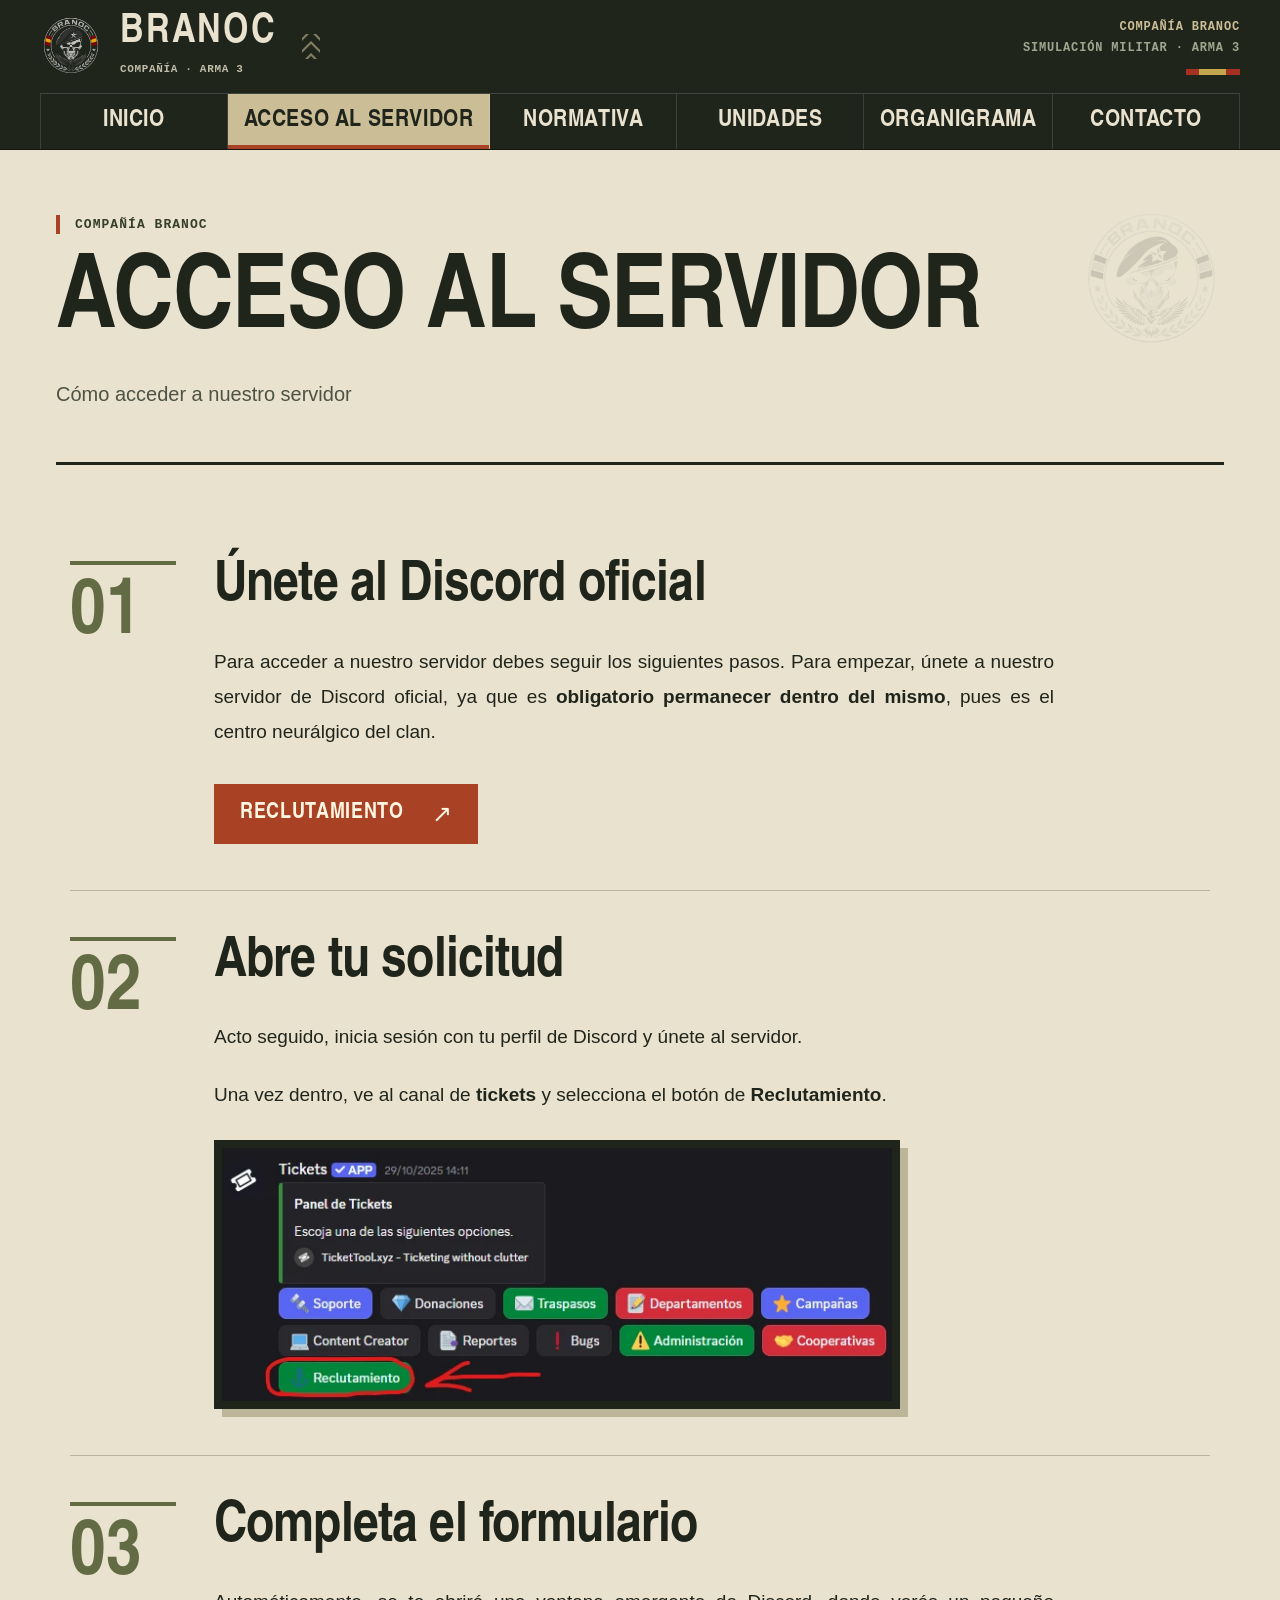
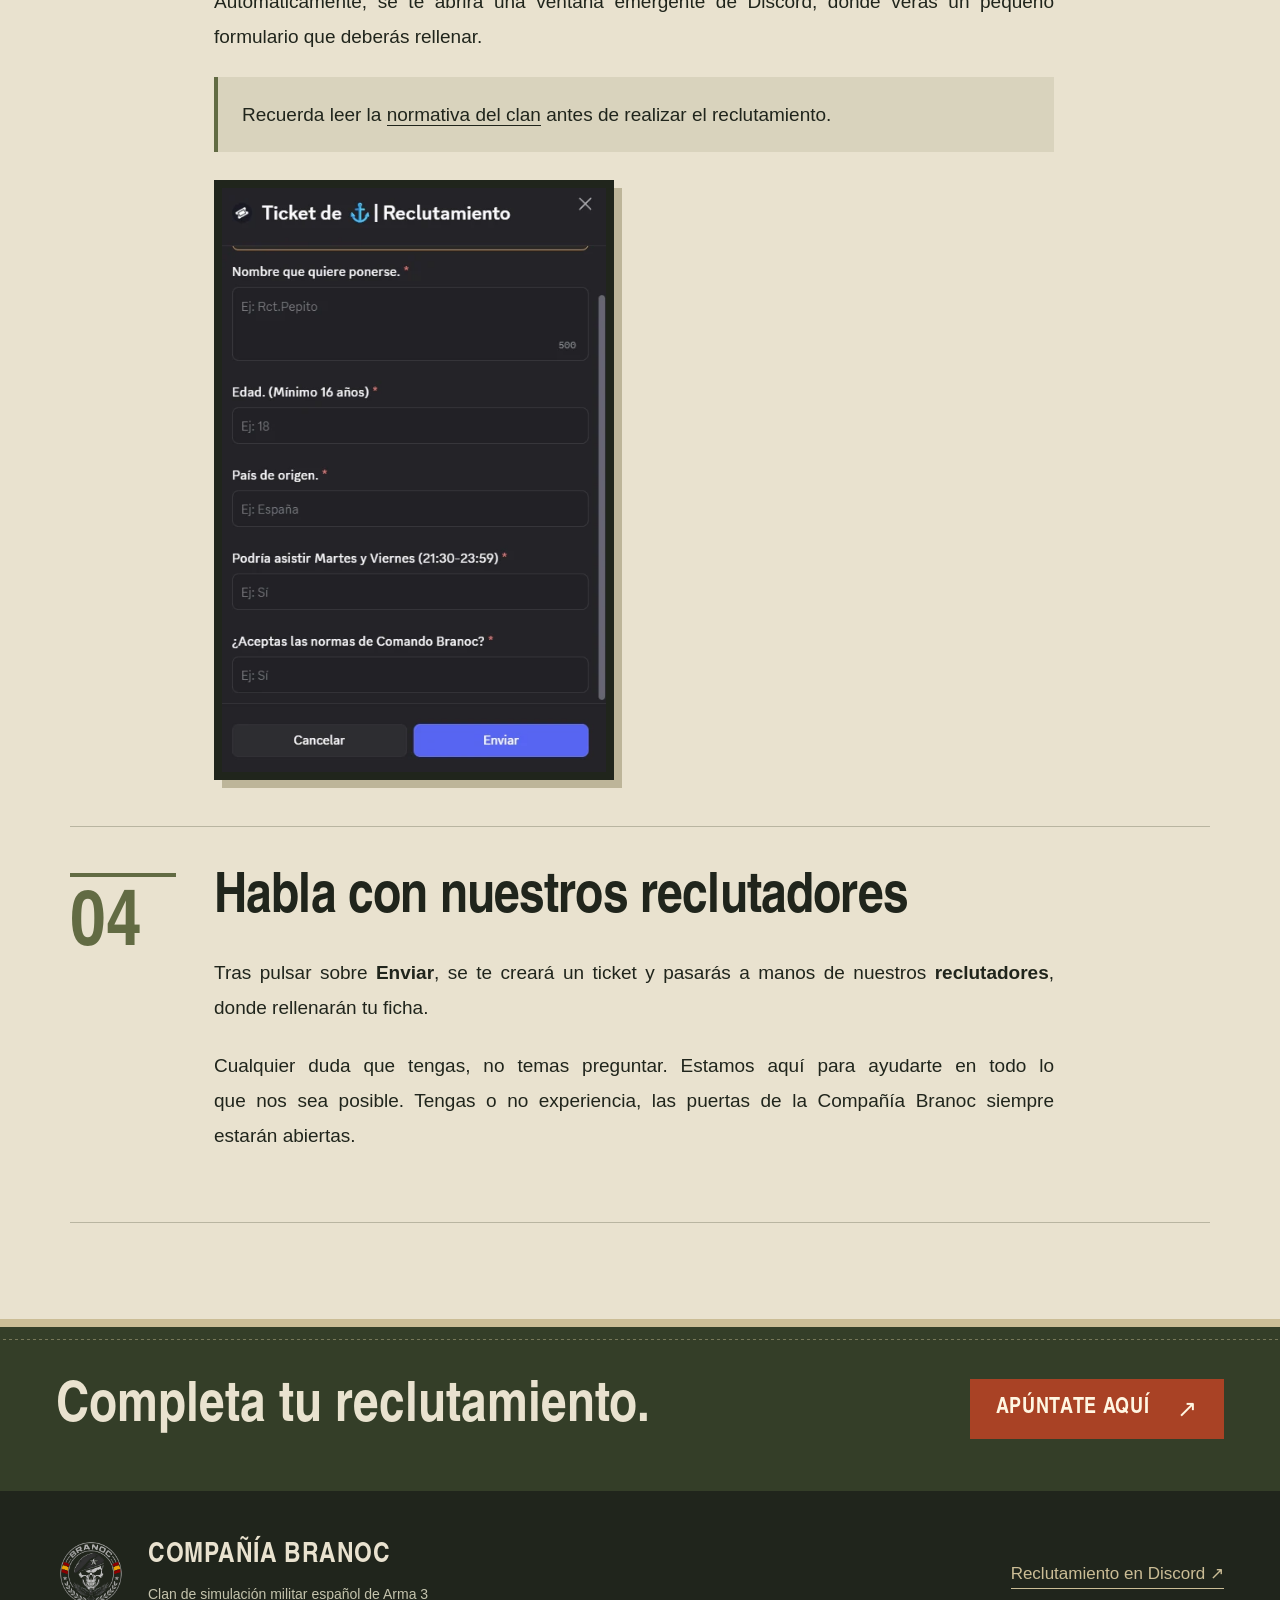
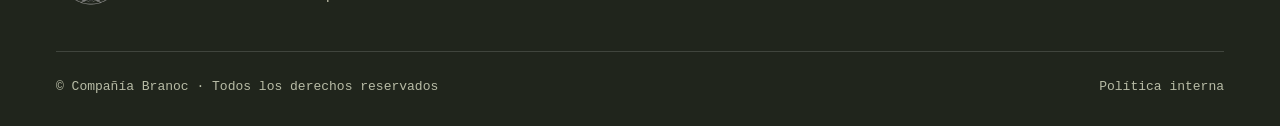
==== commit fb350b7c: "Add files via upload" ====
--- a/acceso.html
+++ b/acceso.html
@@ -1 +1 @@
-<!doctype html><html lang="es"><head><meta charset="utf-8"><meta name="viewport" content="width=device-width,initial-scale=1"><meta name="theme-color" content="#20251c"><meta name="description" content="Compañía Branoc. Clan español de simulación militar de Arma 3: campañas, unidades, normativa y reclutamiento."><title>Acceso al servidor | Compañía Branoc</title><link rel="icon" href="assets/logo.webp" type="image/webp"><link rel="stylesheet" href="styles.css?v=3"><script src="config.js" defer></script><script src="app.js?v=3" defer></script></head><body class="acceso-page"><a class="skip" href="#contenido">Saltar al contenido</a><div class="reading-progress" aria-hidden="true"></div><header class="site-header"><div class="header-inner"><a class="brand" href="index.html"><img src="assets/logo.webp" width="48" height="48" alt="Emblema de la Compañía Branoc"><span>BRANOC<small>COMPAÑÍA · ARMA 3</small></span></a><p class="masthead-note" aria-hidden="true">COMPAÑÍA BRANOC<span>SIMULACIÓN MILITAR · ARMA 3</span></p><nav class="desktop-nav" aria-label="Navegación principal"><a href="index.html">Inicio</a><a href="acceso.html" aria-current="page">Acceso al servidor</a><a href="normativa.html">Normativa</a><a href="unidades.html">Unidades</a><a href="organigrama.html">Organigrama</a><a href="contacto.html">Contacto</a></nav><details class="mobile-menu"><summary>Menú <span aria-hidden="true">☰</span></summary><nav aria-label="Navegación móvil"><a href="index.html">Inicio</a><a href="acceso.html" aria-current="page">Acceso al servidor</a><a href="normativa.html">Normativa</a><a href="unidades.html">Unidades</a><a href="organigrama.html">Organigrama</a><a href="contacto.html">Contacto</a></nav></details></div></header><main id="contenido"><section class="page-heading wrap"><p class="eyebrow">COMPAÑÍA BRANOC</p><h1>Acceso al servidor</h1><p class="lead">Cómo acceder a nuestro servidor</p></section><section class="wrap section steps"><article class="step reveal"><span class="step-number">01</span><div><h2>Únete al Discord oficial</h2><p>Para acceder a nuestro servidor debes seguir los siguientes pasos. Para empezar, únete a nuestro servidor de Discord oficial, ya que es <strong>obligatorio permanecer dentro del mismo</strong>, pues es el centro neurálgico del clan.</p><a class="btn primary" href="https://discord.gg/kvtkXTfEEX" data-link="discord" target="_blank" rel="noopener noreferrer">Reclutamiento<span aria-hidden="true">↗</span></a></div></article><article class="step reveal"><span class="step-number">02</span><div><h2>Abre tu solicitud</h2><p>Acto seguido, inicia sesión con tu perfil de Discord y únete al servidor.</p><p>Una vez dentro, ve al canal de <strong>tickets</strong> y selecciona el botón de <strong>Reclutamiento</strong>.</p><img class="instruction-img" src="assets/reclutamiento-ticket.webp" width="686" height="259" alt="Captura original del canal de tickets y del botón de reclutamiento" loading="lazy"></div></article><article class="step reveal"><span class="step-number">03</span><div><h2>Completa el formulario</h2><p>Automáticamente, se te abrirá una ventana emergente de Discord, donde verás un pequeño formulario que deberás rellenar.</p><p class="note">Recuerda leer la <a href="normativa.html">normativa del clan</a> antes de realizar el reclutamiento.</p><img class="instruction-img form-img" src="assets/reclutamiento-formulario.webp" width="463" height="703" alt="Captura original del formulario de reclutamiento de Discord" loading="lazy"></div></article><article class="step reveal"><span class="step-number">04</span><div><h2>Habla con nuestros reclutadores</h2><p>Tras pulsar sobre <strong>Enviar</strong>, se te creará un ticket y pasarás a manos de nuestros <strong>reclutadores</strong>, donde rellenarán tu ficha.</p><p>Cualquier duda que tengas, no temas preguntar. Estamos aquí para ayudarte en todo lo que nos sea posible. Tengas o no experiencia, las puertas de la Compañía Branoc siempre estarán abiertas.</p></div></article></section></main><section class="recruit-footer wrap"><p>Completa tu reclutamiento.</p><a class="btn primary" href="acceso.html">Apúntate aquí<span aria-hidden="true">↗</span></a></section><footer class="wrap"><div class="footer-brand"><img src="assets/logo.webp" alt="" width="60" height="60"><div><strong>COMPAÑÍA BRANOC</strong><p>Clan de simulación militar español de Arma 3</p></div></div><a href="https://discord.gg/kvtkXTfEEX" data-link="discord" target="_blank" rel="noopener noreferrer">Reclutamiento en Discord ↗</a><div class="footer-bottom"><span>© Compañía Branoc · Todos los derechos reservados</span><a href="normativa.html#politica">Política interna</a></div></footer><button class="back-top" aria-label="Volver arriba" hidden>↑</button><div class="toast" role="status" aria-live="polite"></div></body></html>+<!doctype html><html lang="es"><head><meta charset="utf-8"><meta name="viewport" content="width=device-width,initial-scale=1"><meta name="theme-color" content="#20251c"><meta name="description" content="Compañía Branoc. Clan español de simulación militar de Arma 3: campañas, unidades, normativa y reclutamiento."><title>Acceso al servidor | Compañía Branoc</title><link rel="icon" href="assets/logo.webp" type="image/webp"><link rel="stylesheet" href="styles.css?v=4"><script src="config.js?v=4" defer></script><script src="app.js?v=4" defer></script></head><body class="acceso-page"><a class="skip" href="#contenido">Saltar al contenido</a><div class="reading-progress" aria-hidden="true"></div><header class="site-header"><div class="header-inner"><a class="brand" href="index.html"><img decoding="async" src="assets/logo.webp" width="48" height="48" alt="Emblema de la Compañía Branoc"><span>BRANOC <small>COMPAÑÍA · ARMA 3</small></span></a><p class="masthead-note" aria-hidden="true">COMPAÑÍA BRANOC<span>SIMULACIÓN MILITAR · ARMA 3</span></p><nav class="desktop-nav" aria-label="Navegación principal"><a href="index.html">Inicio</a><a href="acceso.html" aria-current="page">Acceso al servidor</a><a href="normativa.html">Normativa</a><a href="unidades.html">Unidades</a><a href="organigrama.html">Organigrama</a><a href="contacto.html">Contacto</a></nav><details class="mobile-menu"><summary>Menú <span aria-hidden="true">☰</span></summary><nav aria-label="Navegación móvil"><a href="index.html">Inicio</a><a href="acceso.html" aria-current="page">Acceso al servidor</a><a href="normativa.html">Normativa</a><a href="unidades.html">Unidades</a><a href="organigrama.html">Organigrama</a><a href="contacto.html">Contacto</a></nav></details></div></header><main id="contenido"><section class="page-heading wrap"><p class="eyebrow">COMPAÑÍA BRANOC</p><h1>Acceso al servidor</h1><p class="lead">Cómo acceder a nuestro servidor</p></section><section class="wrap section steps"><article class="step reveal"><span class="step-number">01</span><div><h2>Únete al Discord oficial</h2><p>Para acceder a nuestro servidor debes seguir los siguientes pasos. Para empezar, únete a nuestro servidor de Discord oficial, ya que es <strong>obligatorio permanecer dentro del mismo</strong>, pues es el centro neurálgico del clan.</p><a class="btn primary" href="https://discord.gg/ZEfmJJxBvb" data-link="discord" target="_blank" rel="noopener noreferrer">Reclutamiento<span aria-hidden="true">↗</span></a></div></article><article class="step reveal"><span class="step-number">02</span><div><h2>Abre tu solicitud</h2><p>Acto seguido, inicia sesión con tu perfil de Discord y únete al servidor.</p><p>Una vez dentro, ve al canal de <strong>tickets</strong> y selecciona el botón de <strong>Reclutamiento</strong>.</p><img decoding="async" class="instruction-img" src="assets/reclutamiento-ticket.webp" width="686" height="259" alt="Captura original del canal de tickets y del botón de reclutamiento" loading="lazy"></div></article><article class="step reveal"><span class="step-number">03</span><div><h2>Completa el formulario</h2><p>Automáticamente, se te abrirá una ventana emergente de Discord, donde verás un pequeño formulario que deberás rellenar.</p><p class="note">Recuerda leer la <a href="normativa.html">normativa del clan</a> antes de realizar el reclutamiento.</p><img decoding="async" class="instruction-img form-img" src="assets/reclutamiento-formulario.webp" width="463" height="703" alt="Captura original del formulario de reclutamiento de Discord" loading="lazy"></div></article><article class="step reveal"><span class="step-number">04</span><div><h2>Habla con nuestros reclutadores</h2><p>Tras pulsar sobre <strong>Enviar</strong>, se te creará un ticket y pasarás a manos de nuestros <strong>reclutadores</strong>, donde rellenarán tu ficha.</p><p>Cualquier duda que tengas, no temas preguntar. Estamos aquí para ayudarte en todo lo que nos sea posible. Tengas o no experiencia, las puertas de la Compañía Branoc siempre estarán abiertas.</p></div></article></section></main><section class="recruit-footer wrap"><p>Completa tu reclutamiento.</p><a class="btn primary" href="acceso.html">Apúntate aquí<span aria-hidden="true">↗</span></a></section><footer class="wrap"><div class="footer-brand"><img decoding="async" src="assets/logo.webp" alt="" width="60" height="60"><div><strong>COMPAÑÍA BRANOC</strong><p>Clan de simulación militar español de Arma 3</p></div></div><a href="https://discord.gg/ZEfmJJxBvb" data-link="discord" target="_blank" rel="noopener noreferrer">Reclutamiento en Discord ↗</a><div class="footer-bottom"><span>© Compañía Branoc · Todos los derechos reservados</span><a href="normativa.html#politica">Política interna</a></div></footer><button class="back-top" aria-label="Volver arriba" hidden>↑</button><div class="toast" role="status" aria-live="polite"></div></body></html>
--- a/styles.css
+++ b/styles.css
@@ -30,3 +30,22 @@
 @media(max-width:1150px){.cooperatives-layout{gap:50px}.cooperatives-heading h2{font-size:58px}}
 @media(max-width:900px){.cooperatives-layout{grid-template-columns:1fr;gap:35px}.cooperatives-heading h2 br{display:none}.cooperatives-heading h2{font-size:62px}.cooperatives-heading>p:last-child{max-width:760px}.contact-jumps a{font-size:25px}}
 @media(max-width:600px){.contact-jumps{gap:0 20px}.contact-jumps a{font-size:24px;padding-right:0;margin-right:0}.cooperatives-heading h2{font-size:46px}.cooperatives-heading>p:last-child,.cooperatives-body>p,.cooperatives-steps>li p{font-size:18px}.cooperatives-steps>li{padding-left:0;padding-top:62px}.cooperatives-steps>li:before{top:24px}}
+/* Revision 4: reading, six units and restrained field details. */
+.intro-copy p,.step p,.rule-section p,.unit-copy p:not(.eyebrow),.contact-card p:not(.eyebrow),.staff-layout p,.cooperatives-heading>p:last-child,.cooperatives-body>p,.cooperatives-steps p,.offer-list li,.note{text-align:justify;text-align-last:left;text-justify:inter-word;hyphens:auto;overflow-wrap:break-word;text-wrap:pretty}
+.rule-section h2,.unit-copy h2,.step h2{overflow-wrap:break-word}.rule-section{line-height:1.9}.rule-section>br{display:none}
+.unit-index{display:flex;flex-wrap:wrap;margin-top:28px;gap:0;border-block:1px solid var(--rule)}.unit-index a{flex:1;text-align:center;padding:18px 15px;font:700 26px/1.1 var(--heading);text-transform:uppercase;border-bottom:3px solid transparent;transition:background .18s,border-color .18s}.unit-index a:hover,.unit-index a[aria-current]{background:#d8d0b8;border-color:var(--accent)}.unit-actions{display:flex;flex-wrap:wrap;gap:16px 25px;margin-top:24px}.foxtrot-image{background:#000}.foxtrot-image:after{display:none}.foxtrot-image img{width:100%;max-height:none;filter:none}.foxtrot-image:before{inset:10px;z-index:1;border-color:#d1c4a154;pointer-events:none}.foxtrot-patch img{clip-path:circle(47% at 50% 48%)}
+.patch-line{grid-template-columns:repeat(6,minmax(0,1fr))}.patch-line img{height:175px}.unit-card{scroll-margin-top:calc(var(--nav-height) + 28px)}
+/* Rank-style chevrons, fabric seams and a Spanish-colour ribbon. */
+.brand:after{content:'';width:18px;height:25px;display:block;margin-left:7px;background:linear-gradient(135deg,transparent 45%,var(--sand) 46% 57%,transparent 58%) left/50% 12px repeat-y,linear-gradient(225deg,transparent 45%,var(--sand) 46% 57%,transparent 58%) right/50% 12px repeat-y;opacity:.6}.masthead-note:after{content:'';display:block;width:54px;height:6px;margin:10px 0 0 auto;background:linear-gradient(90deg,#a63123 0 25%,#c3a64c 25% 75%,#a63123 75%)}.war-poster{border-bottom-style:double}.poster-crest:after{content:'';position:absolute;right:0;top:20px;width:75px;height:10px;background:repeating-linear-gradient(135deg,var(--sand) 0 3px,transparent 3px 8px);opacity:.5}.unit-image:before{border-style:solid;box-shadow:inset 0 0 0 5px #00000014}.recruit-footer{position:relative}.recruit-footer:before{content:'';position:absolute;inset:12px 0 auto;height:1px;background:repeating-linear-gradient(90deg,transparent 0 3px,#d2c69a6b 3px 6px)}
+/* Brief page entrances, staggered insignia and transitions between pages. */
+.page-heading .eyebrow{animation:title-in .4s ease-out both}.page-heading h1{animation:title-in .5s .06s ease-out both}.page-heading .lead{animation:title-in .5s .12s ease-out both}.poster-kicker{animation:title-in .5s ease-out both}.poster-heading h1{animation:title-in .65s .08s ease-out both}.poster-actions{animation:title-in .55s .18s ease-out both}.will-reveal{transition:opacity .5s var(--reveal-delay,0s) ease-out,transform .5s var(--reveal-delay,0s) ease-out}.desktop-nav a{position:relative}.desktop-nav a:after{content:'';position:absolute;bottom:0;left:18px;right:18px;height:3px;background:var(--sand);transform:scaleX(0);transform-origin:left;transition:transform .22s ease-out}.desktop-nav a:hover:after{transform:scaleX(1)}.desktop-nav a[aria-current]:after{display:none}.btn span{transition:transform .2s}.btn:hover span{transform:translate(3px,-3px)}.unit-image img{transition:transform .35s ease-out,filter .35s ease-out}.unit-card:hover .unit-image img{transform:translateY(-5px) scale(1.015)}.patch-line a:hover img{transform:translateY(-6px) rotate(-2deg)}.back-top:hover{background:var(--olive)}
+@keyframes title-in{from{opacity:0;transform:translateY(12px)}to{opacity:1;transform:none}}
+@view-transition{navigation:auto}::view-transition-old(root){animation:page-fade-out .18s ease-out both}::view-transition-new(root){animation:page-fade-in .28s ease-out both}@keyframes page-fade-out{to{opacity:0}}@keyframes page-fade-in{from{opacity:0}to{opacity:1}}
+@media(max-width:1150px){.patch-line{grid-template-columns:repeat(3,minmax(0,1fr))}.patch-line a:nth-child(3){border-right:0}.patch-line a:nth-child(-n+3){border-bottom:1px solid #ffffff25}.patch-line img{height:175px}.unit-index a{font-size:24px}}
+@media(max-width:900px){.brand:after{display:none}.unit-index a{flex:1 1 30%;padding:16px 10px}.poster-crest:after{width:50px;top:10px}.rules-index a[aria-current]{border-left:3px solid var(--sand);padding-left:12px}}
+@media(max-width:600px){.patch-line{grid-template-columns:repeat(2,minmax(0,1fr));overflow:visible;padding-bottom:0;border-bottom:1px solid #ffffff30;scroll-snap-type:none}.patch-line a{padding:25px 12px;border-bottom:1px solid #ffffff25}.patch-line a:nth-child(odd){border-right:1px solid #ffffff25}.patch-line a:nth-child(even){border-right:0}.patch-line a:nth-last-child(-n+2){border-bottom:0}.patch-line img{width:100%;height:140px}.patch-line strong{font-size:30px}.patch-line span{font-size:13px}.unit-index a{flex-basis:33%;font-size:22px;padding:16px 7px}.unit-actions{gap:15px}.foxtrot-image{width:min(100%,330px)}.intro-copy p,.step p,.unit-copy p:not(.eyebrow),.contact-card p:not(.eyebrow),.staff-layout p,.cooperatives-steps p{line-height:1.85}.rule-section p{line-height:1.9}.unit-card:hover .unit-image img{transform:none}.poster-crest:after{display:none}}
+@media(prefers-reduced-motion:reduce){*,*:before,*:after{animation:none!important;transition:none!important}::view-transition-old(root),::view-transition-new(root){animation:none!important}.will-reveal{opacity:1;transform:none}.btn:hover,.btn:hover span,.unit-card:hover .unit-image img,.patch-line a:hover img{transform:none}}
+.unit-index{display:grid;grid-template-columns:repeat(6,minmax(0,1fr))}
+@media(max-width:1150px){.unit-index a{font-size:22px;padding-inline:10px}}
+@media(max-width:900px){.unit-index{grid-template-columns:repeat(3,minmax(0,1fr))}}
+@media(max-width:600px){.unit-index{grid-template-columns:repeat(2,minmax(0,1fr))}}
